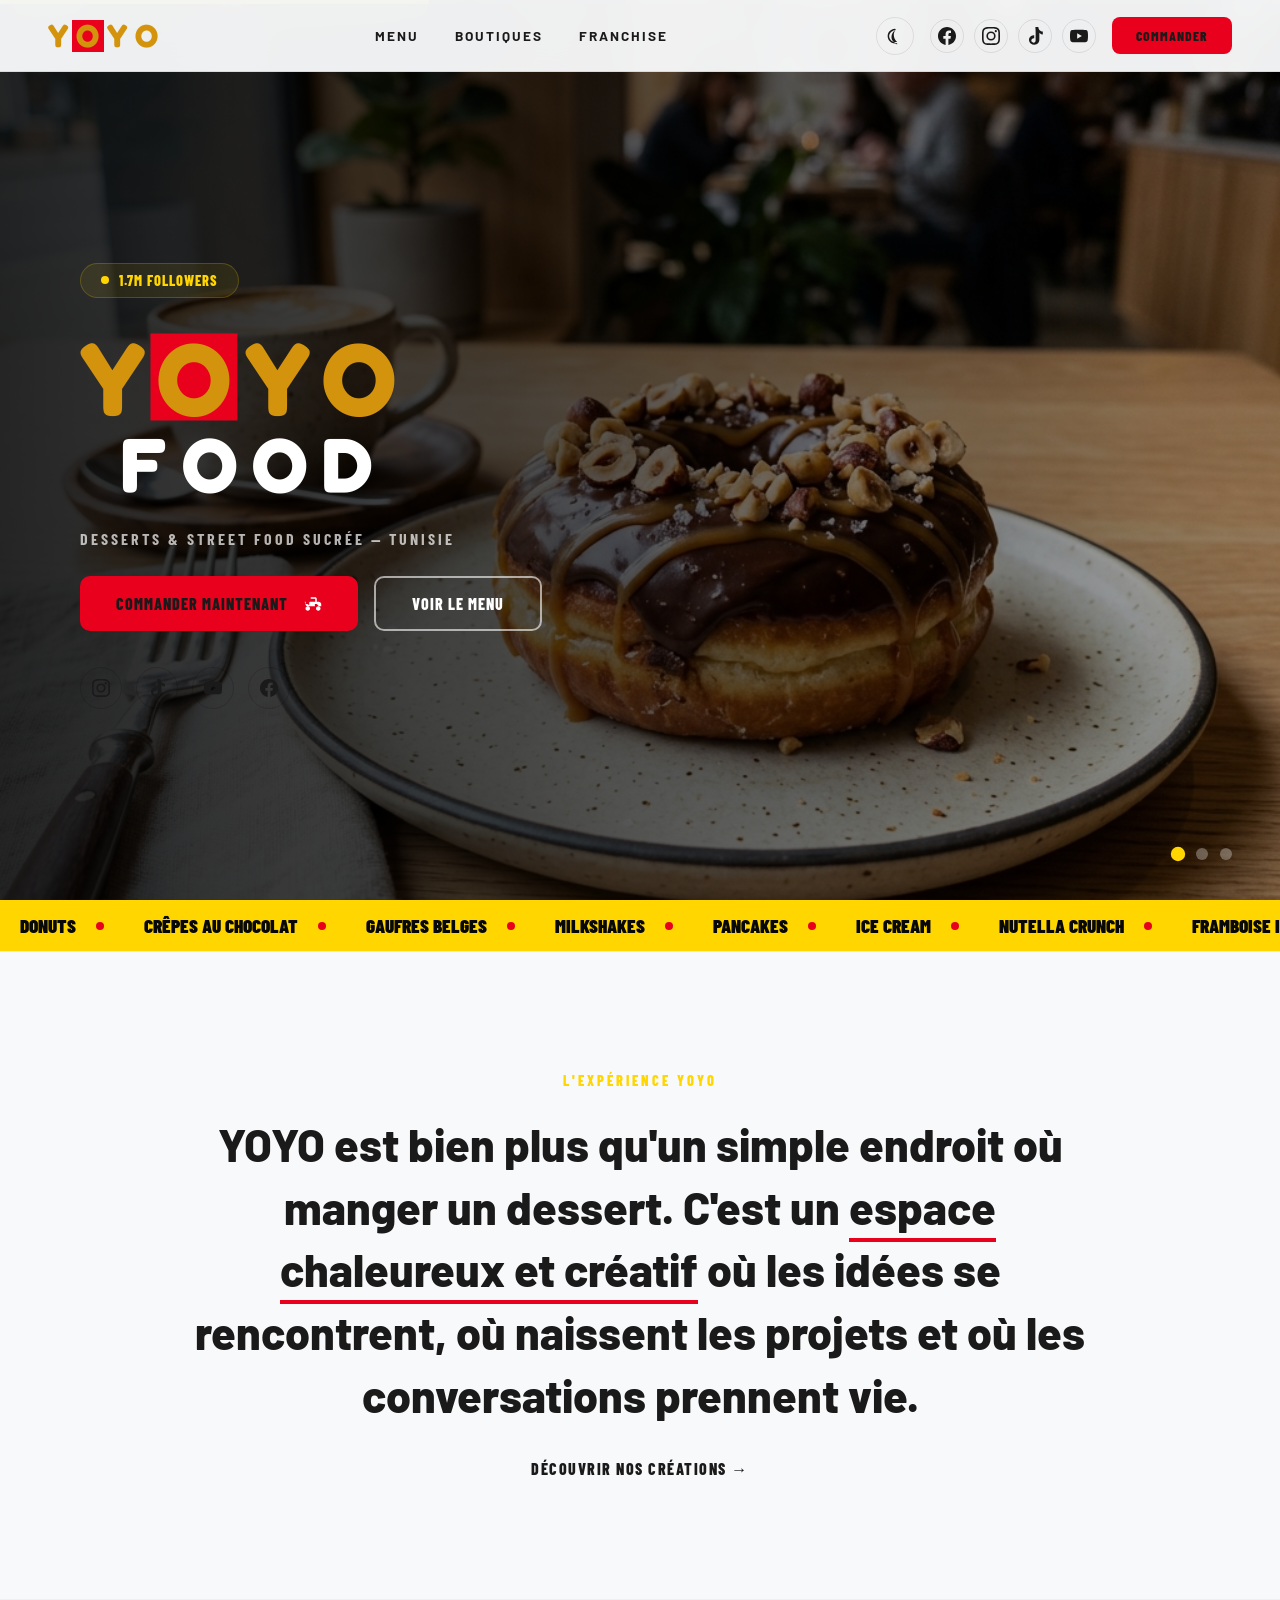
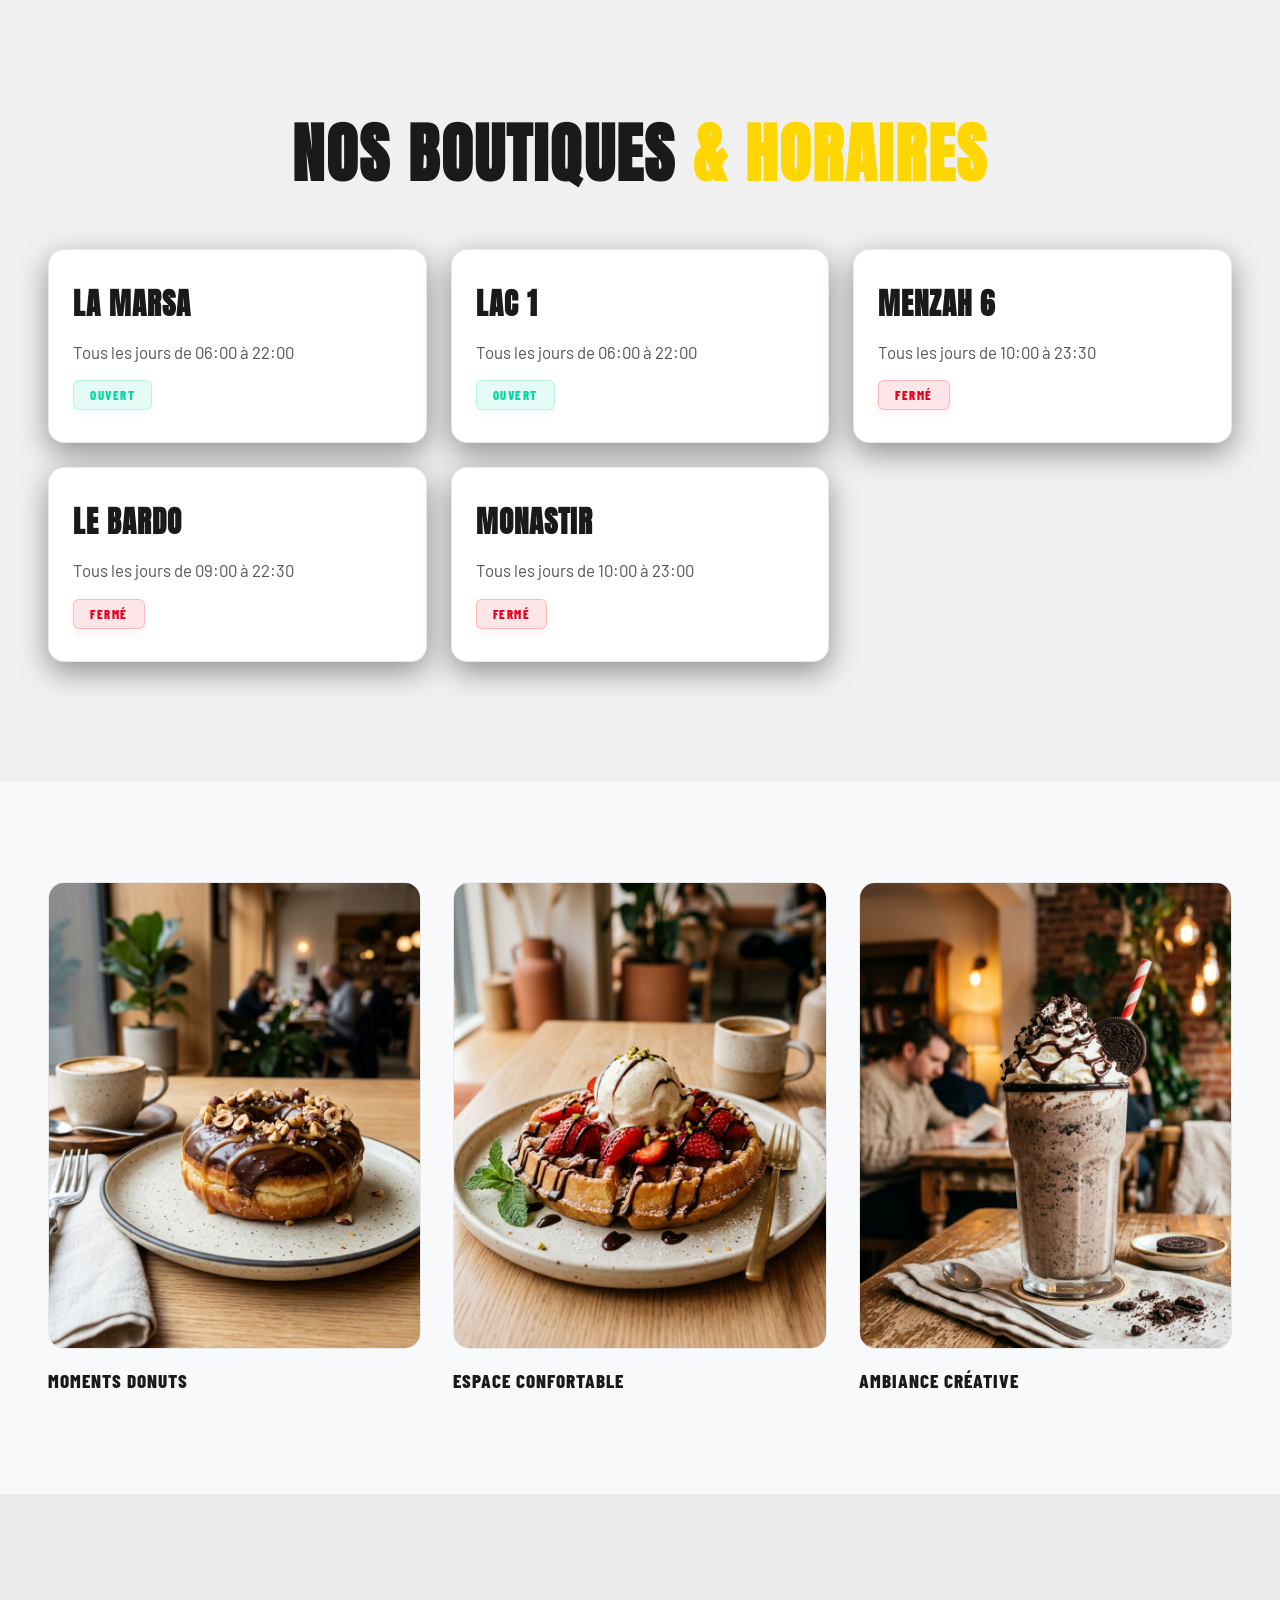
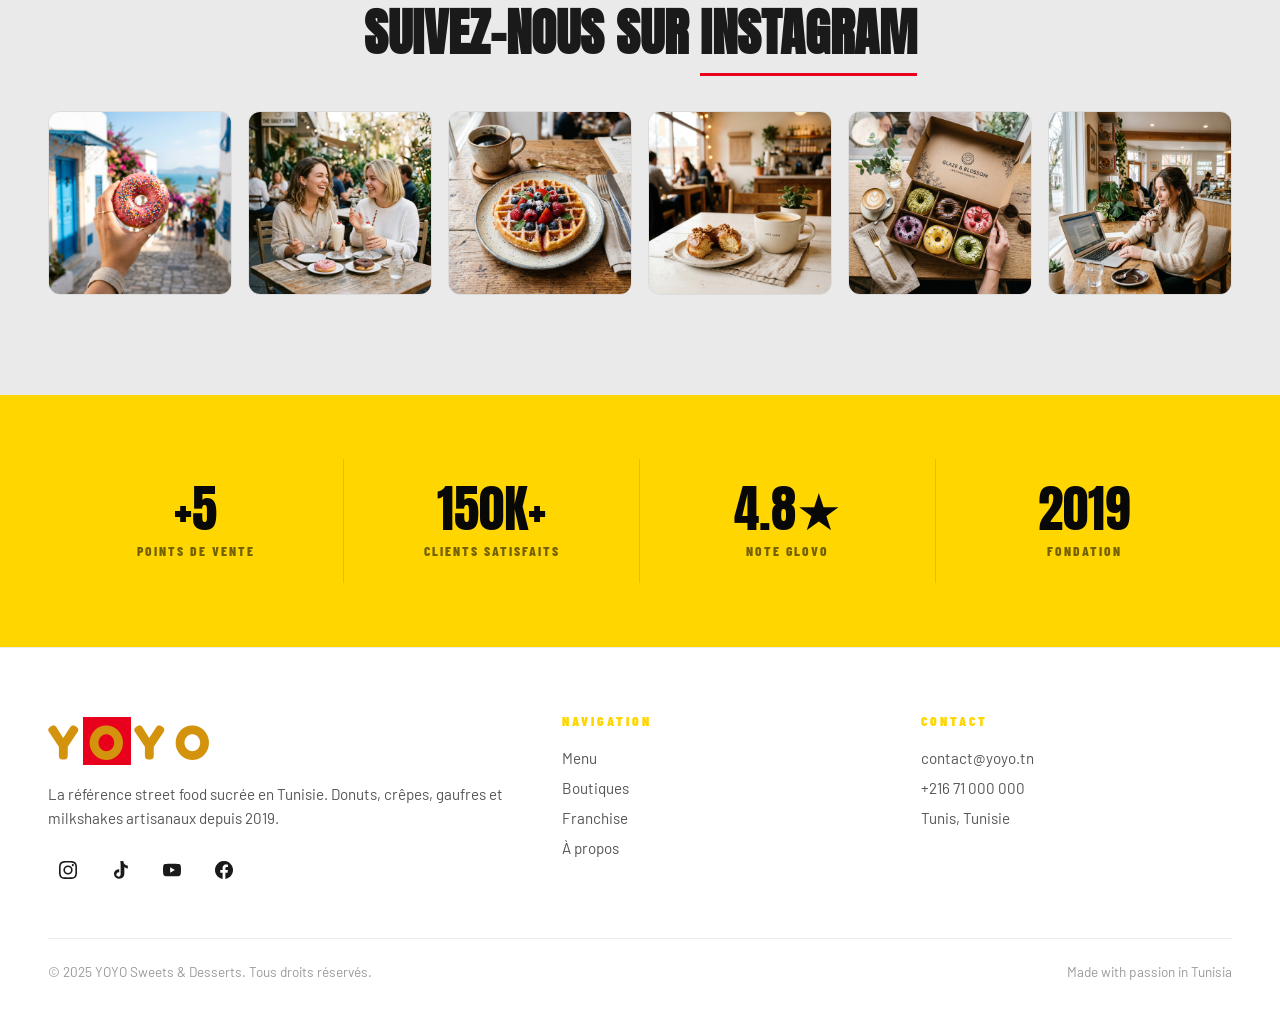
==== index.html @ 0f691cfc "Add files via upload" ====
<!DOCTYPE html>
<html lang="fr">
<head>
  <meta charset="UTF-8" />
  <meta name="viewport" content="width=device-width, initial-scale=1.0" />
  <title>YOYO — Sweets & Desserts | Donuts, Crêpes, Gaufres en Tunisie</title>
  <meta name="description" content="YOYO, la chaîne tunisienne de desserts et street food sucrée. Donuts, crêpes au chocolat, gaufres belges, milkshakes artisanaux. Découvrez nos points de vente et devenez franchisé." />

  <!-- Google Fonts -->
  <link rel="preconnect" href="https://fonts.googleapis.com" />
  <link rel="preconnect" href="https://fonts.gstatic.com" crossorigin />
  <link href="https://fonts.googleapis.com/css2?family=Anton&family=Barlow:wght@400;500;600;700;800;900&family=Barlow+Condensed:wght@700;800;900&family=Fredoka:wght@700&display=swap" rel="stylesheet" />

  <!-- CSS -->
  <link rel="stylesheet" href="css/style.css" />

  <!-- Theme Init Script (Anti-flash) -->
  <script>
    (function() {
      var storedTheme = localStorage.getItem('theme');
      var systemTheme = window.matchMedia('(prefers-color-scheme: dark)').matches ? 'dark' : 'light';
      var theme = storedTheme || systemTheme;
      document.documentElement.setAttribute('data-theme', theme);
    })();
  </script>
</head>
<body>

  <!-- ============================
       NAVIGATION
       ============================ -->
  <nav class="nav" id="navbar">
    <a href="index.html" class="nav__logo">Y<span class="logo-o">O</span>YO</a>
    <div class="nav__links">
      <a href="menu.html" class="nav__link">Menu</a>
      <a href="boutiques.html" class="nav__link">Boutiques</a>
      <a href="franchise.html" class="nav__link">Franchise</a>
    </div>
    <div class="nav__right">
      <button class="theme-toggle" id="themeToggle" aria-label="Changer de thème">
        <svg class="theme-toggle__sun" viewBox="0 0 24 24"><path d="M12 7c-2.76 0-5 2.24-5 5s2.24 5 5 5 5-2.24 5-5-2.24-5-5-5zM2 13h2c.55 0 1-.45 1-1s-.45-1-1-1H2c-.55 0-1 .45-1 1s.45 1 1 1zm18 0h2c.55 0 1-.45 1-1s-.45-1-1-1h-2c-.55 0-1 .45-1 1s.45 1 1 1zM11 2v2c0 .55.45 1 1 1s1-.45 1-1V2c0-.55-.45-1-1-1s-1 .45-1 1zm0 18v2c0 .55.45 1 1 1s1-.45 1-1v-2c0-.55-.45-1-1-1s-1 .45-1 1zM5.99 4.58c-.39-.39-1.03-.39-1.41 0s-.39 1.03 0 1.41l1.06 1.06c.39.39 1.03.39 1.41 0s.39-1.03 0-1.41L5.99 4.58zm12.37 12.37c-.39-.39-1.03-.39-1.41 0s-.39 1.03 0 1.41l1.06 1.06c.39.39 1.03.39 1.41 0s.39-1.03 0-1.41l-1.06-1.06zm1.06-10.96c.39-.39.39-1.03 0-1.41s-1.03-.39-1.41 0l-1.06 1.06c-.39.39-.39 1.03 0 1.41s1.03.39 1.41 0l1.06-1.06zM7.05 18.01c.39-.39.39-1.03 0-1.41s-1.03-.39-1.41 0l-1.06 1.06c-.39.39-.39 1.03 0 1.41s1.03.39 1.41 0l1.06-1.06z"/></svg>
        <svg class="theme-toggle__moon" viewBox="0 0 24 24"><path d="M12.3 22h-.1c-5.5 0-10-4.5-10-10C2.2 6.8 6.5 2.5 11.9 2.2c.5 0 .9.3 1 .8s-.1.9-.6 1.2c-3.1 2-5 5.4-5 9 0 4.1 2.9 7.6 7 8.3.5.1.8.5.8 1v.1c-.2.3-.5.4-.8.4zm-.9-17.8C7 5.1 4.2 9 4.2 12c0 4.4 3.6 8 8 8 .9 0 1.8-.1 2.6-.4-2.8-2.1-4.4-5.4-4.4-9 0-2.3.7-4.5 2-6.2v-.2z"/></svg>
      </button>
      <div class="nav__socials">
        <a href="#" class="nav__social-icon" aria-label="Facebook">
          <svg class="svg-icon" viewBox="0 0 24 24"><path d="M24 12.073c0-6.627-5.373-12-12-12s-12 5.373-12 12c0 5.99 4.388 10.954 10.125 11.854v-8.385H7.078v-3.47h3.047V9.43c0-3.007 1.792-4.669 4.533-4.669 1.312 0 2.686.235 2.686.235v2.953H15.83c-1.491 0-1.956.925-1.956 1.874v2.25h3.328l-.532 3.47h-2.796v8.385C19.612 23.027 24 18.062 24 12.073z"/></svg>
        </a>
        <a href="#" class="nav__social-icon" aria-label="Instagram">
          <svg class="svg-icon" viewBox="0 0 24 24"><path d="M12 2.163c3.204 0 3.584.012 4.85.07 3.252.148 4.771 1.691 4.919 4.919.058 1.265.069 1.645.069 4.849 0 3.205-.012 3.584-.069 4.849-.149 3.225-1.664 4.771-4.919 4.919-1.266.058-1.644.07-4.85.07-3.204 0-3.584-.012-4.849-.07-3.26-.149-4.771-1.699-4.919-4.92-.058-1.265-.07-1.644-.07-4.849 0-3.204.013-3.583.07-4.849.149-3.227 1.664-4.771 4.919-4.919 1.266-.057 1.645-.069 4.849-.069zM12 0C8.741 0 8.333.014 7.053.072 2.695.272.273 2.69.073 7.051.014 8.333 0 8.741 0 12c0 3.259.014 3.668.072 4.948.2 4.358 2.618 6.78 6.98 6.98 1.281.058 1.689.072 4.948.072 3.259 0 3.668-.014 4.948-.072 4.354-.2 6.782-2.618 6.979-6.98.059-1.28.073-1.689.073-4.948 0-3.259-.014-3.667-.072-4.947-.196-4.354-2.617-6.78-6.979-6.98C15.668.014 15.259 0 12 0zm0 5.838a6.162 6.162 0 1 0 0 12.324 6.162 6.162 0 0 0 0-12.324zM12 16a4 4 0 1 1 0-8 4 4 0 0 1 0 8zm6.406-11.845a1.44 1.44 0 1 0 0 2.881 1.44 1.44 0 0 0 0-2.881z"/></svg>
        </a>
        <a href="#" class="nav__social-icon" aria-label="TikTok">
          <svg class="svg-icon" viewBox="0 0 24 24"><path d="M12.525.02c1.31-.02 2.61-.01 3.91-.02.08 1.53.63 3.09 1.75 4.17 1.12 1.11 2.7 1.62 4.24 1.79v4.03c-1.44-.17-2.86-.74-3.94-1.74-.22-.2-.43-.43-.64-.67-.07 3.26-.03 6.52-.05 9.78-.12 2.45-1.37 4.79-3.64 5.74-2.54 1.11-5.71.74-7.85-.98-2.15-1.72-2.93-4.83-1.84-7.39 1-2.42 3.62-4.04 6.26-3.86.08.01.16.02.24.04v4.08c-1.22-.17-2.52.28-3.28 1.25-.8 1.02-.79 2.58.02 3.59.85 1.04 2.39 1.4 3.57.86.99-.45 1.56-1.51 1.56-2.59.02-4.08.01-8.16.01-12.24-.01-.08-.02-.16-.02-.24z"/></svg>
        </a>
        <a href="#" class="nav__social-icon" aria-label="YouTube">
          <svg class="svg-icon" viewBox="0 0 24 24"><path d="M23.498 6.163a3.003 3.003 0 0 0-2.11-2.107C19.522 3.511 12 3.511 12 3.511s-7.522 0-9.388.545a3.003 3.003 0 0 0-2.11 2.107C0 8.029 0 12 0 12s0 3.971.502 5.837a3.003 3.003 0 0 0 2.11 2.107C4.478 20.489 12 20.489 12 20.489s7.522 0 9.388-.545a3.003 3.003 0 0 0 2.11-2.107C24 15.971 24 12 24 12s0-3.971-.502-5.837zM9.545 15.568V8.432L15.818 12l-6.273 3.568z"/></svg>
        </a>
      </div>
      <button class="nav__cta" id="nav-cta-commander">Commander</button>
    </div>
    <div class="nav__hamburger" id="hamburger" aria-label="Ouvrir le menu">
      <span></span>
      <span></span>
      <span></span>
    </div>
  </nav>

  <!-- Mobile Menu -->
  <div class="nav__mobile-menu" id="mobileMenu">
    <a href="menu.html" class="mobile-link">Menu</a>
    <a href="boutiques.html" class="mobile-link">Boutiques</a>
    <a href="franchise.html" class="mobile-link">Franchise</a>
    <a href="#" class="mobile-link" style="color: var(--red);">Commander</a>
    <div style="padding: 20px; display: flex; justify-content: center;">
      <button class="theme-toggle" id="themeToggleMobile" aria-label="Changer de thème" style="border-color: rgba(255,255,255,0.25); color: #fff;">
        <svg class="theme-toggle__sun" viewBox="0 0 24 24"><path d="M12 7c-2.76 0-5 2.24-5 5s2.24 5 5 5 5-2.24 5-5-2.24-5-5-5zM2 13h2c.55 0 1-.45 1-1s-.45-1-1-1H2c-.55 0-1 .45-1 1s.45 1 1 1zm18 0h2c.55 0 1-.45 1-1s-.45-1-1-1h-2c-.55 0-1 .45-1 1s.45 1 1 1zM11 2v2c0 .55.45 1 1 1s1-.45 1-1V2c0-.55-.45-1-1-1s-1 .45-1 1zm0 18v2c0 .55.45 1 1 1s1-.45 1-1v-2c0-.55-.45-1-1-1s-1 .45-1 1zM5.99 4.58c-.39-.39-1.03-.39-1.41 0s-.39 1.03 0 1.41l1.06 1.06c.39.39 1.03.39 1.41 0s.39-1.03 0-1.41L5.99 4.58zm12.37 12.37c-.39-.39-1.03-.39-1.41 0s-.39 1.03 0 1.41l1.06 1.06c.39.39 1.03.39 1.41 0s.39-1.03 0-1.41l-1.06-1.06zm1.06-10.96c.39-.39.39-1.03 0-1.41s-1.03-.39-1.41 0l-1.06 1.06c-.39.39-.39 1.03 0 1.41s1.03.39 1.41 0l1.06-1.06zM7.05 18.01c.39-.39.39-1.03 0-1.41s-1.03-.39-1.41 0l-1.06 1.06c-.39.39-.39 1.03 0 1.41s1.03.39 1.41 0l1.06-1.06z"/></svg>
        <svg class="theme-toggle__moon" viewBox="0 0 24 24"><path d="M12.3 22h-.1c-5.5 0-10-4.5-10-10C2.2 6.8 6.5 2.5 11.9 2.2c.5 0 .9.3 1 .8s-.1.9-.6 1.2c-3.1 2-5 5.4-5 9 0 4.1 2.9 7.6 7 8.3.5.1.8.5.8 1v.1c-.2.3-.5.4-.8.4zm-.9-17.8C7 5.1 4.2 9 4.2 12c0 4.4 3.6 8 8 8 .9 0 1.8-.1 2.6-.4-2.8-2.1-4.4-5.4-4.4-9 0-2.3.7-4.5 2-6.2v-.2z"/></svg>
      </button>
    </div>
  </div>

  <!-- ============================
       SECTION 1 — HERO
       ============================ -->
  <section class="hero" id="hero">
    <!-- Slider Background -->
    <div class="hero__slider">
      <div class="hero__slide active" style="background-image: url('images/hero_donut.png');"></div>
      <div class="hero__slide" style="background-image: url('images/hours_store.png');"></div>
      <div class="hero__slide" style="background-image: url('images/lifestyle_waffle.png');"></div>
      <div class="hero__overlay"></div>
    </div>
    <!-- Top Progress Bar -->
    <div class="hero__progress-container">
      <div class="hero__progress-bar" id="heroProgressBar"></div>
    </div>
    <!-- Centered Content Wrapper -->
    <div class="hero__content">
      <div class="hero__badge">
        <span class="hero__badge-dot"></span>
        <span class="hero__badge-text" id="follower-counter">1.7M Followers</span>
      </div>
      <h1 class="hero__title">
        <span class="hero__title-line1">Y<span class="logo-o">O</span>YO</span>
        <span class="hero__title-line2">FOOD</span>
      </h1>
      <p class="hero__subtitle">Desserts & Street Food Sucrée — Tunisie</p>
      <div class="hero__buttons">
        <button class="btn-primary" id="hero-cta-commander">
          Commander maintenant
          <svg class="svg-icon" viewBox="0 0 24 24" width="20" height="20" style="margin-left: 8px; fill: white;"><path d="M19 15c-1.66 0-3 1.34-3 3s1.34 3 3 3 3-1.34 3-3-1.34-3-3-3zm-14 0c-1.66 0-3 1.34-3 3s1.34 3 3 3 3-1.34 3-3-1.34-3-3-3zm14.5-6H17V5c0-1.1-.9-2-2-2H9v2h6v4H8.5c-.83 0-1.5.67-1.5 1.5v2.5H5.82c-.42-.6-1.1-.98-1.87-.98-.44 0-.84.13-1.19.35L2.01 9.1c-.2-.26-.57-.31-.83-.11-.26.2-.31.57-.11.83l1.19 1.53c-.16.32-.26.68-.26 1.07 0 1.38 1.12 2.5 2.5 2.5h10v-3h2.5L20 15h3v-2.5c0-1.93-1.57-3.5-3.5-3.5z"/></svg>
        </button>
        <a href="menu.html" class="btn-outline">Voir le menu</a>
      </div>
      <div class="hero__socials">
        <a href="#" class="hero__social-link" aria-label="Instagram">
          <svg class="svg-icon" viewBox="0 0 24 24"><path d="M12 2.163c3.204 0 3.584.012 4.85.07 3.252.148 4.771 1.691 4.919 4.919.058 1.265.069 1.645.069 4.849 0 3.205-.012 3.584-.069 4.849-.149 3.225-1.664 4.771-4.919 4.919-1.266.058-1.644.07-4.85.07-3.204 0-3.584-.012-4.849-.07-3.26-.149-4.771-1.699-4.919-4.92-.058-1.265-.07-1.644-.07-4.849 0-3.204.013-3.583.07-4.849.149-3.227 1.664-4.771 4.919-4.919 1.266-.057 1.645-.069 4.849-.069zM12 0C8.741 0 8.333.014 7.053.072 2.695.272.273 2.69.073 7.051.014 8.333 0 8.741 0 12c0 3.259.014 3.668.072 4.948.2 4.358 2.618 6.78 6.98 6.98 1.281.058 1.689.072 4.948.072 3.259 0 3.668-.014 4.948-.072 4.354-.2 6.782-2.618 6.979-6.98.059-1.28.073-1.689.073-4.948 0-3.259-.014-3.667-.072-4.947-.196-4.354-2.617-6.78-6.979-6.98C15.668.014 15.259 0 12 0zm0 5.838a6.162 6.162 0 1 0 0 12.324 6.162 6.162 0 0 0 0-12.324zM12 16a4 4 0 1 1 0-8 4 4 0 0 1 0 8zm6.406-11.845a1.44 1.44 0 1 0 0 2.881 1.44 1.44 0 0 0 0-2.881z"/></svg>
        </a>
        <a href="#" class="hero__social-link" aria-label="TikTok">
          <svg class="svg-icon" viewBox="0 0 24 24"><path d="M12.525.02c1.31-.02 2.61-.01 3.91-.02.08 1.53.63 3.09 1.75 4.17 1.12 1.11 2.7 1.62 4.24 1.79v4.03c-1.44-.17-2.86-.74-3.94-1.74-.22-.2-.43-.43-.64-.67-.07 3.26-.03 6.52-.05 9.78-.12 2.45-1.37 4.79-3.64 5.74-2.54 1.11-5.71.74-7.85-.98-2.15-1.72-2.93-4.83-1.84-7.39 1-2.42 3.62-4.04 6.26-3.86.08.01.16.02.24.04v4.08c-1.22-.17-2.52.28-3.28 1.25-.8 1.02-.79 2.58.02 3.59.85 1.04 2.39 1.4 3.57.86.99-.45 1.56-1.51 1.56-2.59.02-4.08.01-8.16.01-12.24-.01-.08-.02-.16-.02-.24z"/></svg>
        </a>
        <a href="#" class="hero__social-link" aria-label="YouTube">
          <svg class="svg-icon" viewBox="0 0 24 24"><path d="M23.498 6.163a3.003 3.003 0 0 0-2.11-2.107C19.522 3.511 12 3.511 12 3.511s-7.522 0-9.388.545a3.003 3.003 0 0 0-2.11 2.107C0 8.029 0 12 0 12s0 3.971.502 5.837a3.003 3.003 0 0 0 2.11 2.107C4.478 20.489 12 20.489 12 20.489s7.522 0 9.388-.545a3.003 3.003 0 0 0 2.11-2.107C24 15.971 24 12 24 12s0-3.971-.502-5.837zM9.545 15.568V8.432L15.818 12l-6.273 3.568z"/></svg>
        </a>
        <a href="#" class="hero__social-link" aria-label="Facebook">
          <svg class="svg-icon" viewBox="0 0 24 24"><path d="M24 12.073c0-6.627-5.373-12-12-12s-12 5.373-12 12c0 5.99 4.388 10.954 10.125 11.854v-8.385H7.078v-3.47h3.047V9.43c0-3.007 1.792-4.669 4.533-4.669 1.312 0 2.686.235 2.686.235v2.953H15.83c-1.491 0-1.956.925-1.956 1.874v2.25h3.328l-.532 3.47h-2.796v8.385C19.612 23.027 24 18.062 24 12.073z"/></svg>
        </a>
      </div>
    </div>
    <!-- Slider dots controls -->
    <div class="hero__dots">
      <span class="hero__dot active" data-slide="0"></span>
      <span class="hero__dot" data-slide="1"></span>
      <span class="hero__dot" data-slide="2"></span>
    </div>
  </section>

  <!-- ============================
       SECTION 2 — TICKER
       ============================ -->
  <div class="ticker" aria-hidden="true">
    <div class="ticker__track" id="tickerTrack">
      <!-- Le contenu est dupliqué en JS pour un défilement infini -->
    </div>
  </div>

  <!-- ============================
       SECTION — MANIFESTO
       ============================ -->
  <section class="manifesto">
    <div class="manifesto__container">
      <p class="manifesto__tagline reveal-left">L'expérience YOYO</p>
      <h2 class="manifesto__title reveal-right">
        YOYO est bien plus qu'un simple endroit où manger un dessert.
        C'est un <span>espace chaleureux et créatif</span> où les idées se rencontrent,
        où naissent les projets et où les conversations prennent vie.
      </h2>
      <a href="menu.html" class="manifesto__link reveal-zoom">Découvrir nos créations →</a>
    </div>
  </section>

  <!-- ============================
       SECTION — OPENING HOURS
       ============================ -->
  <section class="yoyo-hours">
    <div class="yoyo-hours__title-wrapper reveal">
      <h2 class="yoyo-hours__title">Nos Boutiques <span>& Horaires</span></h2>
    </div>
    <div class="yoyo-hours__grid reveal-stagger">
      <!-- Card 1: La Marsa -->
      <div class="yoyo-hours__card reveal">
        <h3 class="yoyo-hours__name">La Marsa</h3>
        <p class="yoyo-hours__time">Tous les jours de 06:00 à 22:00</p>
        <span class="yoyo-hours__status-badge yoyo-hours__status-badge--open" data-open="06:00" data-close="22:00">Ouvert</span>
      </div>

      <!-- Card 2: Lac 1 -->
      <div class="yoyo-hours__card reveal">
        <h3 class="yoyo-hours__name">Lac 1</h3>
        <p class="yoyo-hours__time">Tous les jours de 06:00 à 22:00</p>
        <span class="yoyo-hours__status-badge yoyo-hours__status-badge--open" data-open="06:00" data-close="22:00">Ouvert</span>
      </div>

      <!-- Card 3: Menzah 6 -->
      <div class="yoyo-hours__card reveal">
        <h3 class="yoyo-hours__name">Menzah 6</h3>
        <p class="yoyo-hours__time">Tous les jours de 10:00 à 23:30</p>
        <span class="yoyo-hours__status-badge yoyo-hours__status-badge--open" data-open="10:00" data-close="23:30">Ouvert</span>
      </div>

      <!-- Card 4: Le Bardo -->
      <div class="yoyo-hours__card reveal">
        <h3 class="yoyo-hours__name">Le Bardo</h3>
        <p class="yoyo-hours__time">Tous les jours de 09:00 à 22:30</p>
        <span class="yoyo-hours__status-badge yoyo-hours__status-badge--open" data-open="09:00" data-close="22:30">Ouvert</span>
      </div>

      <!-- Card 5: Monastir -->
      <div class="yoyo-hours__card reveal">
        <h3 class="yoyo-hours__name">Monastir</h3>
        <p class="yoyo-hours__time">Tous les jours de 10:00 à 23:00</p>
        <span class="yoyo-hours__status-badge yoyo-hours__status-badge--open" data-open="10:00" data-close="23:00">Ouvert</span>
      </div>
    </div>
  </section>

  <!-- ============================
       SECTION — LIFESTYLE MOMENTS
       ============================ -->
  <section class="moments-section">
    <div class="moments-section__grid reveal-stagger">
      <div class="moment-card reveal">
        <div class="moment-card__image-wrapper">
          <img src="images/hero_donut.png" alt="Moments donuts" class="moment-card__image" />
        </div>
        <h3 class="moment-card__title">Moments donuts</h3>
      </div>
      <div class="moment-card reveal">
        <div class="moment-card__image-wrapper">
          <img src="images/lifestyle_waffle.png" alt="Espace confortable" class="moment-card__image" />
        </div>
        <h3 class="moment-card__title">Espace confortable</h3>
      </div>
      <div class="moment-card reveal">
        <div class="moment-card__image-wrapper">
          <img src="images/lifestyle_shake.png" alt="Ambiance créative" class="moment-card__image" />
        </div>
        <h3 class="moment-card__title">Ambiance créative</h3>
      </div>
    </div>
  </section>

  <!-- ============================
       SECTION — INSTAGRAM FEED
       ============================ -->
  <section class="instagram-section">
    <div class="instagram-section__container reveal">
      <h2 class="instagram-section__title">
        Suivez-nous sur <a href="#" target="_blank">Instagram</a>
      </h2>
      <div class="instagram-section__grid reveal-stagger">
        <div class="instagram-card reveal">
          <img src="images/insta_1.png" alt="YOYO Instagram 1" class="instagram-card__image" />
          <div class="instagram-card__overlay">
            <svg class="instagram-card__icon" viewBox="0 0 24 24"><path d="M12 2.163c3.204 0 3.584.012 4.85.07 3.252.148 4.771 1.691 4.919 4.919.058 1.265.069 1.645.069 4.849 0 3.205-.012 3.584-.069 4.849-.149 3.225-1.664 4.771-4.919 4.919-1.266.058-1.644.07-4.85.07-3.204 0-3.584-.012-4.849-.07-3.26-.149-4.771-1.699-4.919-4.92-.058-1.265-.07-1.644-.07-4.849 0-3.204.013-3.583.07-4.849.149-3.227 1.664-4.771 4.919-4.919 1.266-.057 1.645-.069 4.849-.069zM12 0C8.741 0 8.333.014 7.053.072 2.695.272.273 2.69.073 7.051.014 8.333 0 8.741 0 12c0 3.259.014 3.668.072 4.948.2 4.358 2.618 6.78 6.98 6.98 1.281.058 1.689.072 4.948.072 3.259 0 3.668-.014 4.948-.072 4.354-.2 6.782-2.618 6.979-6.98.059-1.28.073-1.689.073-4.948 0-3.259-.014-3.667-.072-4.947-.196-4.354-2.617-6.78-6.979-6.98C15.668.014 15.259 0 12 0zm0 5.838a6.162 6.162 0 1 0 0 12.324 6.162 6.162 0 0 0 0-12.324zM12 16a4 4 0 1 1 0-8 4 4 0 0 1 0 8zm6.406-11.845a1.44 1.44 0 1 0 0 2.881 1.44 1.44 0 0 0 0-2.881z"/></svg>
          </div>
        </div>
        <div class="instagram-card reveal">
          <img src="images/insta_2.png" alt="YOYO Instagram 2" class="instagram-card__image" />
          <div class="instagram-card__overlay">
            <svg class="instagram-card__icon" viewBox="0 0 24 24"><path d="M12 2.163c3.204 0 3.584.012 4.85.07 3.252.148 4.771 1.691 4.919 4.919.058 1.265.069 1.645.069 4.849 0 3.205-.012 3.584-.069 4.849-.149 3.225-1.664 4.771-4.919 4.919-1.266.058-1.644.07-4.85.07-3.204 0-3.584-.012-4.849-.07-3.26-.149-4.771-1.699-4.919-4.92-.058-1.265-.07-1.644-.07-4.849 0-3.204.013-3.583.07-4.849.149-3.227 1.664-4.771 4.919-4.919 1.266-.057 1.645-.069 4.849-.069zM12 0C8.741 0 8.333.014 7.053.072 2.695.272.273 2.69.073 7.051.014 8.333 0 8.741 0 12c0 3.259.014 3.668.072 4.948.2 4.358 2.618 6.78 6.98 6.98 1.281.058 1.689.072 4.948.072 3.259 0 3.668-.014 4.948-.072 4.354-.2 6.782-2.618 6.979-6.98.059-1.28.073-1.689.073-4.948 0-3.259-.014-3.667-.072-4.947-.196-4.354-2.617-6.78-6.979-6.98C15.668.014 15.259 0 12 0zm0 5.838a6.162 6.162 0 1 0 0 12.324 6.162 6.162 0 0 0 0-12.324zM12 16a4 4 0 1 1 0-8 4 4 0 0 1 0 8zm6.406-11.845a1.44 1.44 0 1 0 0 2.881 1.44 1.44 0 0 0 0-2.881z"/></svg>
          </div>
        </div>
        <div class="instagram-card reveal">
          <img src="images/insta_3.png" alt="YOYO Instagram 3" class="instagram-card__image" />
          <div class="instagram-card__overlay">
            <svg class="instagram-card__icon" viewBox="0 0 24 24"><path d="M12 2.163c3.204 0 3.584.012 4.85.07 3.252.148 4.771 1.691 4.919 4.919.058 1.265.069 1.645.069 4.849 0 3.205-.012 3.584-.069 4.849-.149 3.225-1.664 4.771-4.919 4.919-1.266.058-1.644.07-4.85.07-3.204 0-3.584-.012-4.849-.07-3.26-.149-4.771-1.699-4.919-4.92-.058-1.265-.07-1.644-.07-4.849 0-3.204.013-3.583.07-4.849.149-3.227 1.664-4.771 4.919-4.919 1.266-.057 1.645-.069 4.849-.069zM12 0C8.741 0 8.333.014 7.053.072 2.695.272.273 2.69.073 7.051.014 8.333 0 8.741 0 12c0 3.259.014 3.668.072 4.948.2 4.358 2.618 6.78 6.98 6.98 1.281.058 1.689.072 4.948.072 3.259 0 3.668-.014 4.948-.072 4.354-.2 6.782-2.618 6.979-6.98.059-1.28.073-1.689.073-4.948 0-3.259-.014-3.667-.072-4.947-.196-4.354-2.617-6.78-6.979-6.98C15.668.014 15.259 0 12 0zm0 5.838a6.162 6.162 0 1 0 0 12.324 6.162 6.162 0 0 0 0-12.324zM12 16a4 4 0 1 1 0-8 4 4 0 0 1 0 8zm6.406-11.845a1.44 1.44 0 1 0 0 2.881 1.44 1.44 0 0 0 0-2.881z"/></svg>
          </div>
        </div>
        <div class="instagram-card reveal">
          <img src="images/insta_4.png" alt="YOYO Instagram 4" class="instagram-card__image" />
          <div class="instagram-card__overlay">
            <svg class="instagram-card__icon" viewBox="0 0 24 24"><path d="M12 2.163c3.204 0 3.584.012 4.85.07 3.252.148 4.771 1.691 4.919 4.919.058 1.265.069 1.645.069 4.849 0 3.205-.012 3.584-.069 4.849-.149 3.225-1.664 4.771-4.919 4.919-1.266.058-1.644.07-4.85.07-3.204 0-3.584-.012-4.849-.07-3.26-.149-4.771-1.699-4.919-4.92-.058-1.265-.07-1.644-.07-4.849 0-3.204.013-3.583.07-4.849.149-3.227 1.664-4.771 4.919-4.919 1.266-.057 1.645-.069 4.849-.069zM12 0C8.741 0 8.333.014 7.053.072 2.695.272.273 2.69.073 7.051.014 8.333 0 8.741 0 12c0 3.259.014 3.668.072 4.948.2 4.358 2.618 6.78 6.98 6.98 1.281.058 1.689.072 4.948.072 3.259 0 3.668-.014 4.948-.072 4.354-.2 6.782-2.618 6.979-6.98.059-1.28.073-1.689.073-4.948 0-3.259-.014-3.667-.072-4.947-.196-4.354-2.617-6.78-6.979-6.98C15.668.014 15.259 0 12 0zm0 5.838a6.162 6.162 0 1 0 0 12.324 6.162 6.162 0 0 0 0-12.324zM12 16a4 4 0 1 1 0-8 4 4 0 0 1 0 8zm6.406-11.845a1.44 1.44 0 1 0 0 2.881 1.44 1.44 0 0 0 0-2.881z"/></svg>
          </div>
        </div>
        <div class="instagram-card reveal">
          <img src="images/insta_5.png" alt="YOYO Instagram 5" class="instagram-card__image" />
          <div class="instagram-card__overlay">
            <svg class="instagram-card__icon" viewBox="0 0 24 24"><path d="M12 2.163c3.204 0 3.584.012 4.85.07 3.252.148 4.771 1.691 4.919 4.919.058 1.265.069 1.645.069 4.849 0 3.205-.012 3.584-.069 4.849-.149 3.225-1.664 4.771-4.919 4.919-1.266.058-1.644.07-4.85.07-3.204 0-3.584-.012-4.849-.07-3.26-.149-4.771-1.699-4.919-4.92-.058-1.265-.07-1.644-.07-4.849 0-3.204.013-3.583.07-4.849.149-3.227 1.664-4.771 4.919-4.919 1.266-.057 1.645-.069 4.849-.069zM12 0C8.741 0 8.333.014 7.053.072 2.695.272.273 2.69.073 7.051.014 8.333 0 8.741 0 12c0 3.259.014 3.668.072 4.948.2 4.358 2.618 6.78 6.98 6.98 1.281.058 1.689.072 4.948.072 3.259 0 3.668-.014 4.948-.072 4.354-.2 6.782-2.618 6.979-6.98.059-1.28.073-1.689.073-4.948 0-3.259-.014-3.667-.072-4.947-.196-4.354-2.617-6.78-6.979-6.98C15.668.014 15.259 0 12 0zm0 5.838a6.162 6.162 0 1 0 0 12.324 6.162 6.162 0 0 0 0-12.324zM12 16a4 4 0 1 1 0-8 4 4 0 0 1 0 8zm6.406-11.845a1.44 1.44 0 1 0 0 2.881 1.44 1.44 0 0 0 0-2.881z"/></svg>
          </div>
        </div>
        <div class="instagram-card reveal">
          <img src="images/insta_6.png" alt="YOYO Instagram 6" class="instagram-card__image" />
          <div class="instagram-card__overlay">
            <svg class="instagram-card__icon" viewBox="0 0 24 24"><path d="M12 2.163c3.204 0 3.584.012 4.85.07 3.252.148 4.771 1.691 4.919 4.919.058 1.265.069 1.645.069 4.849 0 3.205-.012 3.584-.069 4.849-.149 3.225-1.664 4.771-4.919 4.919-1.266.058-1.644.07-4.85.07-3.204 0-3.584-.012-4.849-.07-3.26-.149-4.771-1.699-4.919-4.92-.058-1.265-.07-1.644-.07-4.849 0-3.204.013-3.583.07-4.849.149-3.227 1.664-4.771 4.919-4.919 1.266-.057 1.645-.069 4.849-.069zM12 0C8.741 0 8.333.014 7.053.072 2.695.272.273 2.69.073 7.051.014 8.333 0 8.741 0 12c0 3.259.014 3.668.072 4.948.2 4.358 2.618 6.78 6.98 6.98 1.281.058 1.689.072 4.948.072 3.259 0 3.668-.014 4.948-.072 4.354-.2 6.782-2.618 6.979-6.98.059-1.28.073-1.689.073-4.948 0-3.259-.014-3.667-.072-4.947-.196-4.354-2.617-6.78-6.979-6.98C15.668.014 15.259 0 12 0zm0 5.838a6.162 6.162 0 1 0 0 12.324 6.162 6.162 0 0 0 0-12.324zM12 16a4 4 0 1 1 0-8 4 4 0 0 1 0 8zm6.406-11.845a1.44 1.44 0 1 0 0 2.881 1.44 1.44 0 0 0 0-2.881z"/></svg>
          </div>
        </div>
      </div>
    </div>
  </section>

  <!-- ============================
       SECTION 5 — STATS
       ============================ -->
  <section class="stats">
    <div class="stats__grid reveal-stagger">
      <div class="stats__item reveal">
        <div class="stats__number">+5</div>
        <div class="stats__label">Points de vente</div>
      </div>
      <div class="stats__item reveal">
        <div class="stats__number">150K+</div>
        <div class="stats__label">Clients satisfaits</div>
      </div>
      <div class="stats__item reveal">
        <div class="stats__number">4.8★</div>
        <div class="stats__label">Note Glovo</div>
      </div>
      <div class="stats__item reveal">
        <div class="stats__number">2019</div>
        <div class="stats__label">Fondation</div>
      </div>
    </div>
  </section>

  <!-- ============================
       FOOTER
       ============================ -->
  <footer class="footer">
    <div class="footer__grid">
      <div>
        <div class="footer__logo">Y<span class="logo-o">O</span>YO</div>
        <p class="footer__tagline">
          La référence street food sucrée en Tunisie. Donuts, crêpes, 
          gaufres et milkshakes artisanaux depuis 2019.
        </p>
        <div class="footer__socials">
          <a href="#" class="footer__social" aria-label="Instagram">
            <svg class="svg-icon" viewBox="0 0 24 24"><path d="M12 2.163c3.204 0 3.584.012 4.85.07 3.252.148 4.771 1.691 4.919 4.919.058 1.265.069 1.645.069 4.849 0 3.205-.012 3.584-.069 4.849-.149 3.225-1.664 4.771-4.919 4.919-1.266.058-1.644.07-4.85.07-3.204 0-3.584-.012-4.849-.07-3.26-.149-4.771-1.699-4.919-4.92-.058-1.265-.07-1.644-.07-4.849 0-3.204.013-3.583.07-4.849.149-3.227 1.664-4.771 4.919-4.919 1.266-.057 1.645-.069 4.849-.069zM12 0C8.741 0 8.333.014 7.053.072 2.695.272.273 2.69.073 7.051.014 8.333 0 8.741 0 12c0 3.259.014 3.668.072 4.948.2 4.358 2.618 6.78 6.98 6.98 1.281.058 1.689.072 4.948.072 3.259 0 3.668-.014 4.948-.072 4.354-.2 6.782-2.618 6.979-6.98.059-1.28.073-1.689.073-4.948 0-3.259-.014-3.667-.072-4.947-.196-4.354-2.617-6.78-6.979-6.98C15.668.014 15.259 0 12 0zm0 5.838a6.162 6.162 0 1 0 0 12.324 6.162 6.162 0 0 0 0-12.324zM12 16a4 4 0 1 1 0-8 4 4 0 0 1 0 8zm6.406-11.845a1.44 1.44 0 1 0 0 2.881 1.44 1.44 0 0 0 0-2.881z"/></svg>
          </a>
          <a href="#" class="footer__social" aria-label="TikTok">
            <svg class="svg-icon" viewBox="0 0 24 24"><path d="M12.525.02c1.31-.02 2.61-.01 3.91-.02.08 1.53.63 3.09 1.75 4.17 1.12 1.11 2.7 1.62 4.24 1.79v4.03c-1.44-.17-2.86-.74-3.94-1.74-.22-.2-.43-.43-.64-.67-.07 3.26-.03 6.52-.05 9.78-.12 2.45-1.37 4.79-3.64 5.74-2.54 1.11-5.71.74-7.85-.98-2.15-1.72-2.93-4.83-1.84-7.39 1-2.42 3.62-4.04 6.26-3.86.08.01.16.02.24.04v4.08c-1.22-.17-2.52.28-3.28 1.25-.8 1.02-.79 2.58.02 3.59.85 1.04 2.39 1.4 3.57.86.99-.45 1.56-1.51 1.56-2.59.02-4.08.01-8.16.01-12.24-.01-.08-.02-.16-.02-.24z"/></svg>
          </a>
          <a href="#" class="footer__social" aria-label="YouTube">
            <svg class="svg-icon" viewBox="0 0 24 24"><path d="M23.498 6.163a3.003 3.003 0 0 0-2.11-2.107C19.522 3.511 12 3.511 12 3.511s-7.522 0-9.388.545a3.003 3.003 0 0 0-2.11 2.107C0 8.029 0 12 0 12s0 3.971.502 5.837a3.003 3.003 0 0 0 2.11 2.107C4.478 20.489 12 20.489 12 20.489s7.522 0 9.388-.545a3.003 3.003 0 0 0 2.11-2.107C24 15.971 24 12 24 12s0-3.971-.502-5.837zM9.545 15.568V8.432L15.818 12l-6.273 3.568z"/></svg>
          </a>
          <a href="#" class="footer__social" aria-label="Facebook">
            <svg class="svg-icon" viewBox="0 0 24 24"><path d="M24 12.073c0-6.627-5.373-12-12-12s-12 5.373-12 12c0 5.99 4.388 10.954 10.125 11.854v-8.385H7.078v-3.47h3.047V9.43c0-3.007 1.792-4.669 4.533-4.669 1.312 0 2.686.235 2.686.235v2.953H15.83c-1.491 0-1.956.925-1.956 1.874v2.25h3.328l-.532 3.47h-2.796v8.385C19.612 23.027 24 18.062 24 12.073z"/></svg>
          </a>
        </div>
      </div>
      <div>
        <h4 class="footer__heading">Navigation</h4>
        <a href="menu.html" class="footer__link">Menu</a>
        <a href="boutiques.html" class="footer__link">Boutiques</a>
        <a href="franchise.html" class="footer__link">Franchise</a>
        <a href="#" class="footer__link">À propos</a>
      </div>
      <div>
        <h4 class="footer__heading">Contact</h4>
        <a href="mailto:contact@yoyo.tn" class="footer__link">contact@yoyo.tn</a>
        <a href="tel:+21671000000" class="footer__link">+216 71 000 000</a>
        <span class="footer__link">Tunis, Tunisie</span>
      </div>
    </div>
    <div class="footer__bottom">
      <span class="footer__copyright">© 2025 YOYO Sweets & Desserts. Tous droits réservés.</span>
      <span class="footer__made">Made with passion in Tunisia</span>
    </div>
  </footer>

  <!-- JS -->
  <script src="js/main.js"></script>

</body>
</html>
---- css/style.css ----
/* ========================================
   RESET & BASE
   ======================================== */
*, *::before, *::after {
  margin: 0;
  padding: 0;
  box-sizing: border-box;
}

html {
  scroll-behavior: smooth;
  font-size: 16px;
}

body {
  font-family: 'Barlow', sans-serif;
  background: var(--black-deep);
  color: var(--white);
  overflow-x: hidden;
  -webkit-font-smoothing: antialiased;
  -moz-osx-font-smoothing: grayscale;
  transition: background 0.3s ease, color 0.3s ease;
}

a {
  text-decoration: none;
  color: inherit;
}

ul, ol {
  list-style: none;
}

img, video {
  max-width: 100%;
  display: block;
}

button, input, select, textarea {
  font-family: inherit;
  font-size: inherit;
  border: none;
  outline: none;
  background: none;
  color: inherit;
}

/* ========================================
   CSS VARIABLES
   ======================================== */
:root {
  --yellow: #FFD600;
  --red: #E8001D;
  --green: #06D6A0;
  
  /* Adaptive theme variables */
  --black-deep: #080808;
  --black-card: #111111;
  --white: #FFFFFF;
  --gray: #888888;
  --border-subtle: rgba(255, 255, 255, 0.07);
  --nav-bg: rgba(8, 8, 8, 0.92);
  --shadow-subtle: rgba(0, 0, 0, 0.5);
  
  --font-display: 'Anton', sans-serif;
  --font-body: 'Barlow', sans-serif;
  --font-condensed: 'Barlow Condensed', sans-serif;
  --nav-height: 72px;
  --transition-smooth: cubic-bezier(0.25, 0.46, 0.45, 0.94);
  --transition-elastic: cubic-bezier(0.34, 1.56, 0.64, 1);
}

[data-theme="light"] {
  --black-deep: #F8F9FA;
  --black-card: #FFFFFF;
  --white: #1A1A1A;
  --gray: #555555;
  --border-subtle: rgba(0, 0, 0, 0.09);
  --nav-bg: rgba(248, 249, 250, 0.96);
  --shadow-subtle: rgba(0, 0, 0, 0.05);
}

/* ---- LIGHT MODE SECTION OVERRIDES ---- */
[data-theme="light"] .yoyo-hours {
  background: #F0F0F0;
}

[data-theme="light"] .instagram-section {
  background: #EAEAEA;
}

[data-theme="light"] .nav__mobile-menu {
  background: rgba(248, 249, 250, 0.98);
}

[data-theme="light"] .nav__mobile-menu a {
  color: #1A1A1A;
}

[data-theme="light"] .store-card__hours {
  color: #666;
}

[data-theme="light"] .footer__copyright,
[data-theme="light"] .footer__made {
  color: rgba(0, 0, 0, 0.4);
}

[data-theme="light"] .footer {
  border-top: 1px solid rgba(0, 0, 0, 0.08);
}

[data-theme="light"] .footer__bottom {
  border-top: 1px solid rgba(0, 0, 0, 0.08);
}

[data-theme="light"] .form-group label {
  color: rgba(0, 0, 0, 0.55);
}

[data-theme="light"] .form-group input,
[data-theme="light"] .form-group select,
[data-theme="light"] .form-group textarea {
  border: 1px solid rgba(0, 0, 0, 0.15);
  color: #1A1A1A;
  background: #FFFFFF;
}

[data-theme="light"] .form-group select option {
  background: #FFFFFF;
  color: #1A1A1A;
}

[data-theme="light"] .franchise__privacy {
  color: rgba(0, 0, 0, 0.4);
}

[data-theme="light"] .menu__tab {
  border: 1px solid rgba(0, 0, 0, 0.15);
  color: #1A1A1A;
}

[data-theme="light"] .menu__tab:hover {
  border-color: var(--yellow);
  color: #080808;
}


/* btn-outline light mode: keep white since it is on dark hero bg */
[data-theme="light"] .btn-outline {
  color: #FFFFFF;
  border: 2px solid rgba(255, 255, 255, 0.6);
}

[data-theme="light"] .btn-outline:hover {
  border-color: var(--yellow);
  color: var(--yellow);
}

[data-theme="light"] .stores__list::-webkit-scrollbar-thumb {
  background: rgba(0, 0, 0, 0.15);
}

[data-theme="light"] .manifesto {
  border-top: 1px solid rgba(0, 0, 0, 0.06);
}

[data-theme="light"] .moment-card__image-wrapper {
  border: 1px solid rgba(0, 0, 0, 0.07);
}

[data-theme="light"] .instagram-card {
  border: 1px solid rgba(0, 0, 0, 0.06);
}

[data-theme="light"] .hero__social-link {
  border: 1px solid rgba(0, 0, 0, 0.15);
  color: #1A1A1A;
}

[data-theme="light"] .leaflet-popup-content-wrapper {
  background: #FFFFFF !important;
  color: #1A1A1A !important;
  border: 1px solid rgba(0, 0, 0, 0.1) !important;
}

[data-theme="light"] .leaflet-popup-tip {
  background: #FFFFFF !important;
}

[data-theme="light"] .ticker {
  background: var(--yellow);
}

/* ========================================
   SCROLL REVEAL
   ======================================== */
.reveal {
  opacity: 0;
  transform: translateY(40px);
  transition: opacity 0.8s var(--transition-smooth), transform 0.8s var(--transition-smooth);
}

.reveal.revealed {
  opacity: 1;
  transform: translateY(0);
}

/* ========================================
   NAVIGATION FIXE
   ======================================== */
.nav {
  position: fixed;
  top: 0;
  left: 0;
  width: 100%;
  height: var(--nav-height);
  background: var(--nav-bg);
  backdrop-filter: blur(16px);
  -webkit-backdrop-filter: blur(16px);
  display: flex;
  align-items: center;
  justify-content: space-between;
  padding: 0 48px;
  z-index: 1000;
  border-bottom: 1px solid var(--border-subtle);
  transition: border-bottom-color 0.3s ease, background 0.3s ease;
}

.nav.scrolled {
  border-bottom-color: var(--border-subtle);
}

.nav__logo {
  font-family: 'Fredoka', sans-serif;
  font-size: 2rem;
  font-weight: 700;
  color: #D4930D;
  letter-spacing: 8px;
  text-transform: uppercase;
}

/* Logo — Red square behind first O */
.logo-o {
  position: relative;
  display: inline-block;
  z-index: 0;
  line-height: 1;
  letter-spacing: 0;
}

.nav__logo .logo-o {
  margin-right: 8px;
}

.footer__logo .logo-o {
  margin-right: 10px;
}

.logo-o::before {
  content: '';
  position: absolute;
  top: 50%;
  left: 50%;
  transform: translate(-50%, -50%);
  width: 1em;
  height: 1em;
  background: var(--red);
  border-radius: 0;
  z-index: -1;
}

.nav__links {
  display: flex;
  gap: 36px;
  align-items: center;
}

.nav__link {
  font-family: var(--font-body);
  font-weight: 700;
  font-size: 0.85rem;
  text-transform: uppercase;
  letter-spacing: 2px;
  color: var(--white);
  transition: color 0.3s ease;
  position: relative;
}

.nav__link::after {
  content: '';
  position: absolute;
  bottom: -4px;
  left: 0;
  width: 0;
  height: 2px;
  background: var(--yellow);
  transition: width 0.3s var(--transition-smooth);
}

.nav__link:hover {
  color: var(--yellow);
}

.nav__link:hover::after {
  width: 100%;
}

.nav__link.active {
  color: var(--yellow);
}

.nav__link.active::after {
  width: 100%;
}

.nav__right {
  display: flex;
  align-items: center;
  gap: 16px;
}

.nav__socials {
  display: flex;
  gap: 10px;
}

.nav__social-icon {
  width: 34px;
  height: 34px;
  border-radius: 50%;
  border: 1px solid var(--border-subtle);
  color: var(--white);
  display: flex;
  align-items: center;
  justify-content: center;
  font-size: 0.85rem;
  transition: all 0.3s ease;
}

.nav__social-icon:hover {
  border-color: var(--yellow);
  background: rgba(255, 214, 0, 0.1);
}

.nav__cta {
  background: var(--red);
  color: var(--white);
  font-family: var(--font-condensed);
  font-weight: 800;
  font-size: 0.85rem;
  text-transform: uppercase;
  letter-spacing: 1px;
  padding: 10px 24px;
  border-radius: 8px;
  cursor: pointer;
  transition: all 0.3s ease;
}

.nav__cta:hover {
  background: #ff1a33;
  transform: translateY(-1px);
  box-shadow: 0 4px 20px rgba(232, 0, 29, 0.4);
}

/* Hamburger */
.nav__hamburger {
  display: none;
  flex-direction: column;
  gap: 5px;
  cursor: pointer;
  z-index: 1001;
  padding: 4px;
}

.nav__hamburger span {
  width: 26px;
  height: 2.5px;
  background: var(--white);
  border-radius: 2px;
  transition: all 0.3s ease;
}

.nav__hamburger.active span:nth-child(1) {
  transform: rotate(45deg) translate(5px, 5px);
}

.nav__hamburger.active span:nth-child(2) {
  opacity: 0;
}

.nav__hamburger.active span:nth-child(3) {
  transform: rotate(-45deg) translate(5px, -5px);
}

/* Mobile Menu Overlay */
.nav__mobile-menu {
  display: none;
  position: fixed;
  top: 0;
  left: 0;
  width: 100%;
  height: 100vh;
  background: var(--nav-bg);
  backdrop-filter: blur(20px);
  flex-direction: column;
  align-items: center;
  justify-content: center;
  gap: 32px;
  z-index: 999;
  opacity: 0;
  transition: opacity 0.4s ease;
}

.nav__mobile-menu.open {
  display: flex;
  opacity: 1;
}

.nav__mobile-menu a {
  font-family: var(--font-display);
  font-size: 2.5rem;
  color: var(--white);
  text-transform: uppercase;
  transition: color 0.3s ease;
}

.nav__mobile-menu a:hover {
  color: var(--yellow);
}

/* ========================================
   SECTION 1 — HERO
   ======================================== */
.hero {
  min-height: 100vh;
  display: flex;
  align-items: center;
  justify-content: flex-start;
  padding: calc(var(--nav-height) + 60px) 80px 60px;
  position: relative;
  overflow: hidden;
}

.hero__content {
  display: flex;
  flex-direction: column;
  gap: 28px;
  z-index: 10;
  position: relative;
  max-width: 650px;
}

.hero__badge {
  display: inline-flex;
  align-items: center;
  gap: 10px;
  background: rgba(255, 214, 0, 0.08);
  border: 1px solid rgba(255, 214, 0, 0.2);
  border-radius: 100px;
  padding: 8px 20px;
  width: fit-content;
}

.hero__badge-dot {
  width: 8px;
  height: 8px;
  border-radius: 50%;
  background: var(--yellow);
  animation: pulse-dot 2s infinite;
}

@keyframes pulse-dot {
  0%, 100% { opacity: 1; box-shadow: 0 0 0 0 rgba(255, 214, 0, 0.6); }
  50% { opacity: 0.7; box-shadow: 0 0 0 8px rgba(255, 214, 0, 0); }
}

.hero__badge-text {
  font-family: var(--font-condensed);
  font-weight: 800;
  font-size: 0.9rem;
  color: var(--yellow);
  text-transform: uppercase;
  letter-spacing: 1px;
}

.hero__title {
  font-family: 'Fredoka', sans-serif;
  font-weight: 700;
  color: #D4930D;
  text-transform: uppercase;
  line-height: 0.95;
  letter-spacing: 12px;
}

.hero__title-line1 {
  font-size: clamp(4rem, 8vw, 8rem);
  display: block;
}

.hero__title-line2 {
  font-size: clamp(4rem, 6vw, 10rem);
  display: block;
  color: #FFFFFF;
  letter-spacing: 15px;
  margin-top: 0px;
  margin-left: 40px;
}

.hero__title .logo-o {
  margin-right: 14px;
}

.hero__title .logo-o::before {
  width: 0.85em;
  height: 0.85em;
}

.hero__subtitle {
  font-family: var(--font-condensed);
  font-weight: 700;
  font-size: 1rem;
  text-transform: uppercase;
  letter-spacing: 3px;
  color: rgba(255, 255, 255, 0.7);
}

.hero__buttons {
  display: flex;
  gap: 16px;
  flex-wrap: wrap;
}

.btn-primary {
  background: var(--red);
  color: var(--white);
  font-family: var(--font-condensed);
  font-weight: 800;
  font-size: 1rem;
  text-transform: uppercase;
  letter-spacing: 1px;
  padding: 16px 36px;
  border-radius: 10px;
  cursor: pointer;
  transition: all 0.3s ease;
  display: inline-flex;
  align-items: center;
  gap: 8px;
}

.btn-primary:hover {
  background: #ff1a33;
  transform: translateY(-2px);
  box-shadow: 0 6px 30px rgba(232, 0, 29, 0.4);
}

.btn-outline {
  background: transparent;
  color: #FFFFFF;
  font-family: var(--font-condensed);
  font-weight: 800;
  font-size: 1rem;
  text-transform: uppercase;
  letter-spacing: 1px;
  padding: 16px 36px;
  border-radius: 10px;
  border: 2px solid rgba(255, 255, 255, 0.6);
  cursor: pointer;
  transition: all 0.3s ease;
}

.btn-outline:hover {
  border-color: var(--yellow);
  color: var(--yellow);
  transform: translateY(-2px);
}

.hero__socials {
  display: flex;
  gap: 14px;
  margin-top: 8px;
}

.hero__social-link {
  width: 42px;
  height: 42px;
  border-radius: 50%;
  border: 1px solid var(--border-subtle);
  display: flex;
  align-items: center;
  justify-content: center;
  font-size: 1.1rem;
  transition: all 0.3s ease;
}

.hero__social-link:hover {
  border-color: var(--yellow);
  background: rgba(255, 214, 0, 0.1);
  transform: translateY(-2px);
}

/* Hero Slider Backgrounds */
.hero__slider {
  position: absolute;
  inset: 0;
  z-index: 1;
}

.hero__slide {
  position: absolute;
  inset: 0;
  background-size: cover;
  background-position: center;
  opacity: 0;
  transition: opacity 1.2s ease-in-out;
}

.hero__slide.active {
  opacity: 1;
}

/* Dark overlay on background slides to ensure text legibility */
.hero__overlay {
  position: absolute;
  inset: 0;
  background: linear-gradient(90deg, rgba(0,0,0,0.85) 0%, rgba(0,0,0,0.7) 40%, rgba(0,0,0,0.3) 100%);
  z-index: 2;
}

/* Progress bar at the top of the hero section */
.hero__progress-container {
  position: absolute;
  top: 0;
  left: 0;
  width: 100%;
  height: 4px;
  background: rgba(255, 255, 255, 0.1);
  z-index: 100;
}

.hero__progress-bar {
  height: 100%;
  width: 0%;
  background: var(--yellow);
}

/* Slider dot controls */
.hero__dots {
  position: absolute;
  bottom: 40px;
  right: 48px;
  display: flex;
  gap: 12px;
  z-index: 10;
}

.hero__dot {
  width: 12px;
  height: 12px;
  border-radius: 50%;
  background: rgba(255, 255, 255, 0.3);
  cursor: pointer;
  transition: background 0.3s ease, transform 0.3s ease;
}

.hero__dot:hover {
  background: rgba(255, 255, 255, 0.6);
  transform: scale(1.1);
}

.hero__dot.active {
  background: var(--yellow);
  transform: scale(1.2);
}

/* ========================================
   SECTION 2 — TICKER
   ======================================== */
.ticker {
  background: var(--yellow);
  padding: 14px 0;
  overflow: hidden;
  position: relative;
}

.ticker__track {
  display: flex;
  width: max-content;
  animation: ticker-scroll 25s linear infinite;
}

.ticker__item {
  font-family: var(--font-condensed);
  font-weight: 900;
  font-size: 1.2rem;
  text-transform: uppercase;
  color: #080808;
  white-space: nowrap;
  display: flex;
  align-items: center;
  gap: 20px;
  padding: 0 20px;
}

.ticker__dot {
  width: 8px;
  height: 8px;
  border-radius: 50%;
  background: var(--red);
  flex-shrink: 0;
}

@keyframes ticker-scroll {
  0% { transform: translateX(0); }
  100% { transform: translateX(-50%); }
}

/* ========================================
   SECTION 3 — MENU
   ======================================== */
.menu {
  padding: 100px 48px;
  background: var(--black-deep);
}

.section-header {
  text-align: center;
  margin-bottom: 48px;
}

.section-label {
  font-family: var(--font-condensed);
  font-weight: 800;
  font-size: 0.85rem;
  text-transform: uppercase;
  letter-spacing: 4px;
  color: var(--yellow);
  margin-bottom: 12px;
}

.section-title {
  font-family: var(--font-display);
  font-size: clamp(2.5rem, 5vw, 4rem);
  text-transform: uppercase;
  color: var(--white);
}

/* Tabs */
.menu__tabs {
  display: flex;
  justify-content: center;
  gap: 12px;
  margin-bottom: 48px;
  flex-wrap: wrap;
}

.menu__tab {
  font-family: var(--font-condensed);
  font-weight: 800;
  font-size: 0.9rem;
  text-transform: uppercase;
  letter-spacing: 1px;
  padding: 10px 28px;
  border-radius: 100px;
  border: 1px solid var(--border-subtle);
  background: transparent;
  color: var(--white);
  cursor: pointer;
  transition: all 0.3s ease;
}

.menu__tab:hover {
  border-color: var(--yellow);
  color: var(--yellow);
}

.menu__tab.active {
  background: var(--yellow);
  color: #080808;
  border-color: var(--yellow);
}

/* Product Grid */
.menu__grid {
  display: grid;
  grid-template-columns: repeat(auto-fill, minmax(300px, 1fr));
  gap: 40px 24px;
}

/* Product Card */
.product-card {
  background: var(--black-card);
  border: 1px solid var(--border-subtle);
  border-radius: 16px;
  padding: 52px 24px 24px;
  position: relative;
  transition: all 0.4s var(--transition-smooth);
  cursor: pointer;
  overflow: hidden;
}

.product-card:hover {
  border-color: var(--yellow);
  transform: translateY(-4px);
  box-shadow: 0 12px 40px rgba(255, 214, 0, 0.08);
}

.product-card__emoji {
  position: absolute;
  top: -36px;
  left: 50%;
  transform: translateX(-50%);
  font-size: 4.5rem;
  transition: all 0.4s var(--transition-elastic);
  filter: drop-shadow(0 8px 20px rgba(0, 0, 0, 0.5));
  z-index: 2;
}

.product-card:hover .product-card__emoji {
  transform: translateX(-50%) translateY(-8px) scale(1.1);
}

.product-card__badge {
  position: absolute;
  top: 16px;
  left: 16px;
  font-family: var(--font-condensed);
  font-weight: 800;
  font-size: 0.7rem;
  text-transform: uppercase;
  letter-spacing: 1px;
  padding: 4px 12px;
  border-radius: 6px;
  z-index: 1;
}

.product-card__badge--red {
  background: var(--red);
  color: var(--white);
}

.product-card__badge--yellow {
  background: var(--yellow);
  color: #080808;
}

.product-card__price {
  position: absolute;
  top: 16px;
  right: 16px;
  font-family: var(--font-display);
  font-size: 1.4rem;
  color: var(--yellow);
}

.product-card__name {
  font-family: var(--font-condensed);
  font-weight: 900;
  font-size: 1.2rem;
  text-transform: uppercase;
  color: var(--white);
  margin-top: 12px;
  margin-bottom: 8px;
}

.product-card__desc {
  font-family: var(--font-body);
  font-weight: 500;
  font-size: 0.9rem;
  color: var(--gray);
  line-height: 1.5;
  margin-bottom: 20px;
}

.product-card__btn {
  width: 100%;
  background: var(--red);
  color: var(--white);
  font-family: var(--font-condensed);
  font-weight: 800;
  font-size: 0.9rem;
  text-transform: uppercase;
  letter-spacing: 1px;
  padding: 14px;
  border-radius: 10px;
  cursor: pointer;
  transition: all 0.3s ease;
  display: flex;
  align-items: center;
  justify-content: center;
  gap: 8px;
}

.product-card__btn:hover {
  background: #ff1a33;
  box-shadow: 0 4px 20px rgba(232, 0, 29, 0.35);
}

.product-card.hidden {
  display: none;
}

/* ========================================
   SECTION 4 — STORE LOCATOR
   ======================================== */
.stores {
  padding: 100px 48px;
  background: var(--black-card);
}

.stores__layout {
  display: grid;
  grid-template-columns: 70% 30%;
  gap: 24px;
  margin-top: 48px;
  min-height: 520px;
}

.stores__map-container {
  border-radius: 16px;
  overflow: hidden;
  position: relative;
  border: 1px solid var(--border-subtle);
}

#map {
  width: 100%;
  height: 100%;
  min-height: 520px;
}

.stores__locate-btn {
  position: absolute;
  bottom: 20px;
  left: 20px;
  z-index: 600;
  background: var(--yellow);
  color: #080808;
  font-family: var(--font-condensed);
  font-weight: 800;
  font-size: 0.85rem;
  text-transform: uppercase;
  letter-spacing: 1px;
  padding: 12px 22px;
  border-radius: 10px;
  cursor: pointer;
  transition: all 0.3s ease;
  box-shadow: 0 4px 20px rgba(0, 0, 0, 0.3);
}

.stores__locate-btn:hover {
  transform: translateY(-2px);
  box-shadow: 0 6px 30px rgba(255, 214, 0, 0.3);
}

.stores__list {
  display: flex;
  flex-direction: column;
  gap: 12px;
  overflow-y: auto;
  max-height: 520px;
  padding-right: 8px;
}

.stores__list::-webkit-scrollbar {
  width: 4px;
}

.stores__list::-webkit-scrollbar-track {
  background: transparent;
}

.stores__list::-webkit-scrollbar-thumb {
  background: rgba(255, 255, 255, 0.1);
  border-radius: 4px;
}

.store-card {
  background: var(--black-deep);
  border: 1px solid var(--border-subtle);
  border-radius: 12px;
  padding: 18px;
  cursor: pointer;
  transition: all 0.3s ease;
}

.store-card:hover {
  border-color: var(--yellow);
  transform: translateX(-2px);
}

.store-card__header {
  display: flex;
  align-items: center;
  justify-content: space-between;
  margin-bottom: 8px;
}

.store-card__name {
  font-family: var(--font-condensed);
  font-weight: 900;
  font-size: 1rem;
  text-transform: uppercase;
  color: var(--white);
}

.store-card__status {
  font-family: var(--font-condensed);
  font-weight: 700;
  font-size: 0.7rem;
  text-transform: uppercase;
  letter-spacing: 1px;
  padding: 3px 10px;
  border-radius: 100px;
}

.store-card__status--open {
  background: rgba(6, 214, 160, 0.15);
  color: var(--green);
}

.store-card__status--closed {
  background: rgba(232, 0, 29, 0.15);
  color: var(--red);
}

.store-card__address {
  font-size: 0.85rem;
  color: var(--gray);
  margin-bottom: 4px;
}

.store-card__hours {
  font-size: 0.8rem;
  color: var(--gray);
  margin-bottom: 12px;
}

.store-card__glovo {
  display: inline-flex;
  align-items: center;
  gap: 6px;
  background: var(--red);
  color: var(--white);
  font-family: var(--font-condensed);
  font-weight: 800;
  font-size: 0.75rem;
  text-transform: uppercase;
  letter-spacing: 1px;
  padding: 8px 16px;
  border-radius: 8px;
  transition: all 0.3s ease;
}

.store-card__glovo:hover {
  background: #ff1a33;
}

/* Leaflet custom */
.leaflet-popup-content-wrapper {
  background: #111 !important;
  color: #fff !important;
  border-radius: 12px !important;
  border: 1px solid rgba(255, 255, 255, 0.1) !important;
  box-shadow: 0 8px 32px rgba(0, 0, 0, 0.5) !important;
}

.leaflet-popup-tip {
  background: #111 !important;
}

.leaflet-popup-content {
  font-family: 'Barlow Condensed', sans-serif !important;
  font-size: 0.95rem !important;
  font-weight: 700 !important;
  text-transform: uppercase !important;
  letter-spacing: 1px !important;
}

/* ========================================
   SECTION 5 — STATS
   ======================================== */
.stats {
  background: var(--yellow);
  padding: 64px 48px;
}

.stats__grid {
  display: grid;
  grid-template-columns: repeat(4, 1fr);
  gap: 0;
}

.stats__item {
  text-align: center;
  padding: 24px 16px;
  border-right: 1px solid rgba(0, 0, 0, 0.1);
}

.stats__item:last-child {
  border-right: none;
}

.stats__number {
  font-family: var(--font-display);
  font-size: clamp(2.5rem, 4vw, 4.5rem);
  color: #080808;
  line-height: 1;
  margin-bottom: 8px;
}

.stats__label {
  font-family: var(--font-condensed);
  font-weight: 800;
  font-size: 0.85rem;
  text-transform: uppercase;
  letter-spacing: 2px;
  color: rgba(0, 0, 0, 0.55);
}

/* ========================================
   SECTION 6 — FRANCHISE
   ======================================== */
.franchise {
  padding: 100px 48px;
  background: var(--black-deep);
}

.franchise__layout {
  display: grid;
  grid-template-columns: 1fr 1fr;
  gap: 64px;
  align-items: start;
}

.franchise__title {
  font-family: var(--font-display);
  font-size: clamp(2rem, 4vw, 3.5rem);
  text-transform: uppercase;
  color: var(--white);
  margin-bottom: 16px;
}

.franchise__title span {
  color: var(--yellow);
}

.franchise__desc {
  font-size: 1.05rem;
  color: var(--gray);
  line-height: 1.7;
  margin-bottom: 40px;
}

.franchise__advantages {
  display: flex;
  flex-direction: column;
  gap: 24px;
}

.franchise__advantage {
  display: flex;
  gap: 20px;
  align-items: flex-start;
}

.franchise__advantage-num {
  font-family: var(--font-display);
  font-size: 2rem;
  color: var(--yellow);
  line-height: 1;
  flex-shrink: 0;
}

.franchise__advantage-text {
  font-family: var(--font-condensed);
  font-weight: 700;
  font-size: 1.1rem;
  color: var(--white);
  text-transform: uppercase;
  letter-spacing: 0.5px;
}

.franchise__advantage-desc {
  font-size: 0.85rem;
  color: var(--gray);
  margin-top: 4px;
  text-transform: none;
  letter-spacing: 0;
  font-family: var(--font-body);
  font-weight: 400;
}

/* Franchise Form */
.franchise__form-card {
  background: var(--black-card);
  border: 1px solid var(--border-subtle);
  border-radius: 20px;
  padding: 40px;
}

.franchise__form-title {
  font-family: var(--font-display);
  font-size: 1.6rem;
  text-transform: uppercase;
  color: var(--yellow);
  margin-bottom: 8px;
}

.franchise__form-subtitle {
  font-size: 0.9rem;
  color: var(--gray);
  margin-bottom: 28px;
}

.form-group {
  margin-bottom: 18px;
}

.form-group label {
  display: block;
  font-family: var(--font-condensed);
  font-weight: 700;
  font-size: 0.8rem;
  text-transform: uppercase;
  letter-spacing: 1.5px;
  color: var(--gray);
  margin-bottom: 6px;
}

.form-group input,
.form-group select,
.form-group textarea {
  width: 100%;
  background: var(--black-deep);
  border: 1px solid var(--border-subtle);
  border-radius: 10px;
  padding: 14px 16px;
  color: var(--white);
  font-size: 0.95rem;
  transition: border-color 0.3s ease;
}

.form-group input:focus,
.form-group select:focus,
.form-group textarea:focus {
  border-color: var(--yellow);
}

.form-group select {
  appearance: none;
  background-image: url("data:image/svg+xml,%3Csvg xmlns='http://www.w3.org/2000/svg' width='12' height='8' viewBox='0 0 12 8'%3E%3Cpath d='M1 1l5 5 5-5' stroke='%23888' stroke-width='1.5' fill='none'/%3E%3C/svg%3E");
  background-repeat: no-repeat;
  background-position: right 16px center;
  cursor: pointer;
}

.form-group select option {
  background: #111;
  color: #fff;
}

.form-group textarea {
  resize: vertical;
  min-height: 100px;
}

.form-row {
  display: grid;
  grid-template-columns: 1fr 1fr;
  gap: 16px;
}

.franchise__submit {
  width: 100%;
  background: var(--red);
  color: var(--white);
  font-family: var(--font-condensed);
  font-weight: 800;
  font-size: 1rem;
  text-transform: uppercase;
  letter-spacing: 1px;
  padding: 16px;
  border-radius: 10px;
  cursor: pointer;
  transition: all 0.3s ease;
  margin-top: 8px;
}

.franchise__submit:hover {
  background: #ff1a33;
  transform: translateY(-2px);
  box-shadow: 0 6px 30px rgba(232, 0, 29, 0.4);
}

.franchise__privacy {
  font-size: 0.75rem;
  color: var(--gray);
  margin-top: 14px;
  line-height: 1.5;
  text-align: center;
}

/* ========================================
   TOAST
   ======================================== */
.toast {
  position: fixed;
  bottom: 30px;
  right: 30px;
  background: var(--yellow);
  color: #080808;
  font-family: var(--font-condensed);
  font-weight: 800;
  font-size: 1rem;
  text-transform: uppercase;
  letter-spacing: 1px;
  padding: 18px 32px;
  border-radius: 12px;
  box-shadow: 0 8px 40px rgba(255, 214, 0, 0.3);
  z-index: 2000;
  transform: translateY(120px);
  opacity: 0;
  transition: transform 0.5s var(--transition-elastic), opacity 0.4s ease;
}

.toast.show {
  transform: translateY(0);
  opacity: 1;
}

/* ========================================
   FOOTER
   ======================================== */
.footer {
  background: var(--black-card);
  border-top: 1px solid var(--border-subtle);
  padding: 64px 48px 32px;
}

.footer__grid {
  display: grid;
  grid-template-columns: 1.5fr 1fr 1fr;
  gap: 48px;
  margin-bottom: 48px;
}

.footer__logo {
  font-family: 'Fredoka', sans-serif;
  font-size: 3rem;
  font-weight: 700;
  color: #D4930D;
  letter-spacing: 10px;
  text-transform: uppercase;
  margin-bottom: 12px;
}

.footer__tagline {
  font-size: 0.95rem;
  color: var(--gray);
  margin-bottom: 20px;
  line-height: 1.6;
}

.footer__socials {
  display: flex;
  gap: 12px;
}

.footer__social {
  width: 40px;
  height: 40px;
  border-radius: 50%;
  border: 1px solid rgba(255, 255, 255, 0.1);
  display: flex;
  align-items: center;
  justify-content: center;
  font-size: 1rem;
  transition: all 0.3s ease;
}

.footer__social:hover {
  border-color: var(--yellow);
  background: rgba(255, 214, 0, 0.1);
  transform: translateY(-2px);
}

.footer__heading {
  font-family: var(--font-condensed);
  font-weight: 900;
  font-size: 0.85rem;
  text-transform: uppercase;
  letter-spacing: 3px;
  color: var(--yellow);
  margin-bottom: 20px;
}

.footer__link {
  display: block;
  font-size: 0.95rem;
  color: var(--gray);
  margin-bottom: 12px;
  transition: color 0.3s ease;
}

.footer__link:hover {
  color: var(--white);
}

.footer__bottom {
  display: flex;
  justify-content: space-between;
  align-items: center;
  border-top: 1px solid var(--border-subtle);
  padding-top: 24px;
}

.footer__copyright {
  font-size: 0.85rem;
  color: var(--gray);
}

.footer__made {
  font-size: 0.85rem;
  color: var(--gray);
}

/* ========================================
   HERO IMAGE UPGRADE
   ======================================== */
.hero__image-container {
  position: relative;
  z-index: 2;
  width: 100%;
  max-width: 460px;
  aspect-ratio: 1;
  border-radius: 20px;
  overflow: hidden;
  box-shadow: 0 20px 50px rgba(0,0,0,0.7);
  border: 1px solid rgba(255,255,255,0.08);
  animation: float-hero 6s ease-in-out infinite;
}

.hero__image {
  width: 100%;
  height: 100%;
  object-fit: cover;
  transition: transform 0.6s var(--transition-smooth);
}

.hero__image-container:hover .hero__image {
  transform: scale(1.05);
}

/* ========================================
   SECTION — MANIFESTO
   ======================================== */
.manifesto {
  padding: 120px 48px;
  background: var(--black-deep);
  text-align: center;
  border-top: 1px solid var(--border-subtle);
}

.manifesto__container {
  max-width: 900px;
  margin: 0 auto;
}

.manifesto__tagline {
  font-family: var(--font-condensed);
  font-weight: 800;
  font-size: 0.9rem;
  letter-spacing: 3px;
  color: var(--yellow);
  text-transform: uppercase;
  margin-bottom: 24px;
}

.manifesto__title {
  font-family: var(--font-body);
  font-size: clamp(1.8rem, 3.5vw, 3rem);
  font-weight: 800;
  line-height: 1.4;
  color: var(--white);
  margin-bottom: 32px;
}

.manifesto__title span {
  border-bottom: 4px solid var(--red);
  padding-bottom: 4px;
}

.manifesto__link {
  font-family: var(--font-condensed);
  font-weight: 800;
  font-size: 1rem;
  letter-spacing: 1.5px;
  color: var(--white);
  text-transform: uppercase;
  display: inline-flex;
  align-items: center;
  gap: 8px;
  transition: color 0.3s ease;
}

.manifesto__link:hover {
  color: var(--yellow);
}

/* ========================================
   SECTION — YOYO UNIQUE HOURS
   ======================================== */
.yoyo-hours {
  padding: 120px 48px;
  background: var(--black-deep);
  text-align: center;
}

.yoyo-hours__title-wrapper {
  margin-bottom: 60px;
}

.yoyo-hours__title {
  font-family: var(--font-display);
  font-size: clamp(2.5rem, 5vw, 4.2rem);
  text-transform: uppercase;
  color: var(--white);
  line-height: 1.1;
  letter-spacing: 2px;
}

.yoyo-hours__title span {
  color: var(--yellow);
}

.yoyo-hours__grid {
  display: grid;
  grid-template-columns: repeat(auto-fit, minmax(280px, 1fr));
  gap: 24px;
  max-width: 1200px;
  margin: 0 auto;
}

.yoyo-hours__card {
  background: var(--black-card);
  border-radius: 16px;
  border: 1px solid var(--border-subtle);
  padding: 32px 24px;
  text-align: left;
  display: flex;
  flex-direction: column;
  gap: 16px;
  transition: all 0.3s ease;
  position: relative;
  box-shadow: 0 10px 30px rgba(0, 0, 0, 0.4);
}

.yoyo-hours__card:hover {
  border-color: var(--yellow);
  transform: translateY(-4px);
  box-shadow: 0 12px 36px rgba(255, 214, 0, 0.05);
}

.yoyo-hours__name {
  font-family: var(--font-display);
  font-size: 1.8rem;
  color: var(--white);
  text-transform: uppercase;
  margin: 0;
  letter-spacing: 1px;
}

.yoyo-hours__time {
  font-family: var(--font-body);
  font-size: 1.05rem;
  color: var(--gray);
  margin: 0;
  line-height: 1.4;
}

.yoyo-hours__status-badge {
  display: inline-block;
  width: fit-content;
  font-family: var(--font-condensed);
  font-weight: 800;
  font-size: 0.8rem;
  letter-spacing: 1.5px;
  padding: 6px 16px;
  border-radius: 6px;
  text-transform: uppercase;
  transition: all 0.3s ease;
}

.yoyo-hours__status-badge--open {
  background: rgba(6, 214, 160, 0.1);
  color: #06D6A0;
  border: 1px solid rgba(6, 214, 160, 0.2);
  box-shadow: 0 4px 12px rgba(6, 214, 160, 0.05);
}

.yoyo-hours__status-badge--closed {
  background: rgba(232, 0, 29, 0.1);
  color: var(--red);
  border: 1px solid rgba(232, 0, 29, 0.2);
  box-shadow: 0 4px 12px rgba(232, 0, 29, 0.05);
}

/* ========================================
   SECTION — LIFESTYLE MOMENTS
   ======================================== */
.moments-section {
  padding: 100px 48px;
  background: var(--black-deep);
}

.moments-section__grid {
  display: grid;
  grid-template-columns: repeat(3, 1fr);
  gap: 32px;
  max-width: 1200px;
  margin: 0 auto;
}

.moment-card {
  display: flex;
  flex-direction: column;
  gap: 20px;
}

.moment-card__image-wrapper {
  border-radius: 16px;
  overflow: hidden;
  aspect-ratio: 4/5;
  border: 1px solid var(--border-subtle);
}

.moment-card__image {
  width: 100%;
  height: 100%;
  object-fit: cover;
  transition: transform 0.6s var(--transition-smooth);
}

.moment-card:hover .moment-card__image {
  transform: scale(1.04);
}

.moment-card__title {
  font-family: var(--font-condensed);
  font-weight: 800;
  font-size: 1.2rem;
  text-transform: uppercase;
  letter-spacing: 1px;
  color: var(--white);
  border-bottom: 2px solid transparent;
  width: fit-content;
  transition: border-color 0.3s ease;
}

.moment-card:hover .moment-card__title {
  border-color: var(--yellow);
}

/* ========================================
   SECTION — INSTAGRAM FEED
   ======================================== */
.instagram-section {
  padding: 100px 48px;
  background: var(--black-deep);
  text-align: center;
}

.instagram-section__title {
  font-family: var(--font-display);
  font-size: clamp(2rem, 4vw, 3.5rem);
  text-transform: uppercase;
  margin-bottom: 40px;
  color: var(--white);
}

.instagram-section__title a {
  border-bottom: 3px solid var(--red);
  padding-bottom: 2px;
  transition: color 0.3s ease;
}

.instagram-section__title a:hover {
  color: var(--yellow);
}

.instagram-section__grid {
  display: grid;
  grid-template-columns: repeat(6, 1fr);
  gap: 16px;
  max-width: 1200px;
  margin: 0 auto;
}

.instagram-card {
  position: relative;
  aspect-ratio: 1;
  border-radius: 12px;
  overflow: hidden;
  border: 1px solid var(--border-subtle);
}

.instagram-card__image {
  width: 100%;
  height: 100%;
  object-fit: cover;
  transition: transform 0.5s ease;
}

.instagram-card__overlay {
  position: absolute;
  inset: 0;
  background: rgba(232, 0, 29, 0.85);
  display: flex;
  align-items: center;
  justify-content: center;
  opacity: 0;
  transition: opacity 0.3s ease;
}

.instagram-card:hover .instagram-card__image {
  transform: scale(1.08);
}

.instagram-card:hover .instagram-card__overlay {
  opacity: 1;
}

.instagram-card__icon {
  width: 24px;
  height: 24px;
  fill: var(--white);
}

/* SVG icons custom styles */
.svg-icon {
  display: inline-block;
  width: 18px;
  height: 18px;
  fill: currentColor;
  vertical-align: middle;
}

.btn-icon {
  margin-left: 6px;
}

/* ========================================
   RESPONSIVE — 1024px
   ======================================== */
@media (max-width: 1024px) {
  .hero {
    padding: calc(var(--nav-height) + 60px) 32px 60px;
    justify-content: center;
    text-align: center;
  }

  .hero__content {
    align-items: center;
  }

  .hero__dots {
    right: 50%;
    transform: translateX(50%);
    bottom: 24px;
  }

  .stores__layout {
    grid-template-columns: 1fr;
  }

  .stores__list {
    max-height: 300px;
    flex-direction: row;
    overflow-x: auto;
    overflow-y: hidden;
    gap: 16px;
    padding-right: 0;
    padding-bottom: 8px;
  }

  .store-card {
    min-width: 260px;
    flex-shrink: 0;
  }

  .franchise__layout {
    grid-template-columns: 1fr;
    gap: 40px;
  }

  .stats__grid {
    grid-template-columns: repeat(2, 1fr);
  }

  .stats__item:nth-child(2) {
    border-right: none;
  }

  .stats__item:nth-child(1),
  .stats__item:nth-child(2) {
    border-bottom: 1px solid rgba(0, 0, 0, 0.1);
  }

  .footer__grid {
    grid-template-columns: 1fr 1fr;
  }

  .yoyo-hours {
    padding: 80px 32px;
  }

  .instagram-section__grid {
    grid-template-columns: repeat(3, 1fr);
  }
}

/* ========================================
   RESPONSIVE — 700px
   ======================================== */
@media (max-width: 700px) {
  .nav {
    padding: 0 20px;
  }

  .nav__links,
  .nav__socials {
    display: none;
  }

  .nav__hamburger {
    display: flex;
  }

  .hero,
  .menu,
  .stores,
  .franchise,
  .footer {
    padding-left: 20px;
    padding-right: 20px;
  }

  .stats {
    padding: 48px 20px;
  }

  .hero__title-line1 {
    font-size: 3.5rem;
  }

  .hero__title-line2 {
    font-size: 2.5rem;
  }

  .hero__buttons {
    flex-direction: column;
  }

  .btn-primary, .btn-outline {
    width: 100%;
    text-align: center;
    justify-content: center;
  }

  .menu__grid {
    grid-template-columns: 1fr 1fr;
    gap: 32px 16px;
  }

  .form-row {
    grid-template-columns: 1fr;
  }

  .footer__grid {
    grid-template-columns: 1fr;
    gap: 32px;
  }

  .footer__bottom {
    flex-direction: column;
    gap: 12px;
    text-align: center;
  }

  .manifesto {
    padding: 80px 20px;
  }

  .yoyo-hours {
    padding: 60px 20px;
  }

  .moments-section {
    padding: 80px 20px;
  }

  .moments-section__grid {
    grid-template-columns: 1fr;
    gap: 40px;
  }

  .instagram-section {
    padding: 80px 20px;
  }

  .instagram-section__grid {
    grid-template-columns: repeat(2, 1fr);
  }
}

/* ========================================
   RESPONSIVE — 440px
   ======================================== */
@media (max-width: 440px) {
  .hero__title-line1 {
    font-size: 2.8rem;
  }

  .hero__title-line2 {
    font-size: 2rem;
  }

  .menu__grid {
    grid-template-columns: 1fr;
  }

  .menu__tabs {
    gap: 8px;
  }

  .menu__tab {
    padding: 8px 18px;
    font-size: 0.8rem;
  }

  .stats__grid {
    grid-template-columns: 1fr;
  }

  .stats__item {
    border-right: none;
    border-bottom: 1px solid rgba(0, 0, 0, 0.1);
  }

  .stats__item:last-child {
    border-bottom: none;
  }

  .franchise__form-card {
    padding: 24px;
  }

  .instagram-section__grid {
    grid-template-columns: 1fr;
  }
}


/* ========================================
   SMOOTH SCROLL ANIMATIONS
   ======================================== */
.reveal-left {
  opacity: 0;
  transform: translateX(-50px);
  transition: opacity 1s var(--transition-smooth), transform 1s var(--transition-smooth);
}

.reveal-left.revealed {
  opacity: 1;
  transform: translateX(0);
}

.reveal-right {
  opacity: 0;
  transform: translateX(50px);
  transition: opacity 1s var(--transition-smooth), transform 1s var(--transition-smooth);
}

.reveal-right.revealed {
  opacity: 1;
  transform: translateX(0);
}

.reveal-zoom {
  opacity: 0;
  transform: scale(0.95) translateY(20px);
  transition: opacity 1s var(--transition-smooth), transform 1s var(--transition-smooth);
}

.reveal-zoom.revealed {
  opacity: 1;
  transform: scale(1) translateY(0);
}

/* Stagger transition delay logic */
.reveal-stagger > .reveal {
  opacity: 0;
  transform: translateY(30px);
  transition: opacity 0.8s var(--transition-smooth), transform 0.8s var(--transition-smooth);
}

.reveal-stagger.revealed > .reveal {
  opacity: 1;
  transform: translateY(0);
}

.reveal-stagger.revealed > .reveal:nth-child(1) { transition-delay: 0.05s; }
.reveal-stagger.revealed > .reveal:nth-child(2) { transition-delay: 0.15s; }
.reveal-stagger.revealed > .reveal:nth-child(3) { transition-delay: 0.25s; }
.reveal-stagger.revealed > .reveal:nth-child(4) { transition-delay: 0.35s; }
.reveal-stagger.revealed > .reveal:nth-child(5) { transition-delay: 0.45s; }
.reveal-stagger.revealed > .reveal:nth-child(6) { transition-delay: 0.55s; }

/* ========================================
   THEME TOGGLE BUTTON
   ======================================== */
.theme-toggle {
  background: transparent;
  border: 1px solid var(--border-subtle);
  color: var(--white);
  width: 38px;
  height: 38px;
  border-radius: 50%;
  cursor: pointer;
  display: flex;
  align-items: center;
  justify-content: center;
  position: relative;
  overflow: hidden;
  transition: all 0.3s var(--transition-smooth);
  padding: 0;
  flex-shrink: 0;
}

.theme-toggle:hover {
  border-color: var(--yellow);
  background: rgba(255, 214, 0, 0.08);
  transform: scale(1.05);
}

.theme-toggle svg {
  width: 18px;
  height: 18px;
  fill: currentColor;
  position: absolute;
  transition: transform 0.5s cubic-bezier(0.4, 0, 0.2, 1), opacity 0.5s ease;
}

/* Light mode overrides */
[data-theme="light"] .theme-toggle__sun {
  transform: rotate(90deg) scale(0);
  opacity: 0;
}

[data-theme="light"] .theme-toggle__moon {
  transform: rotate(0) scale(1);
  opacity: 1;
}

/* Default Dark mode styles */
.theme-toggle__sun {
  transform: rotate(0) scale(1);
  opacity: 1;
}

.theme-toggle__moon {
  transform: rotate(-90deg) scale(0);
  opacity: 0;
}
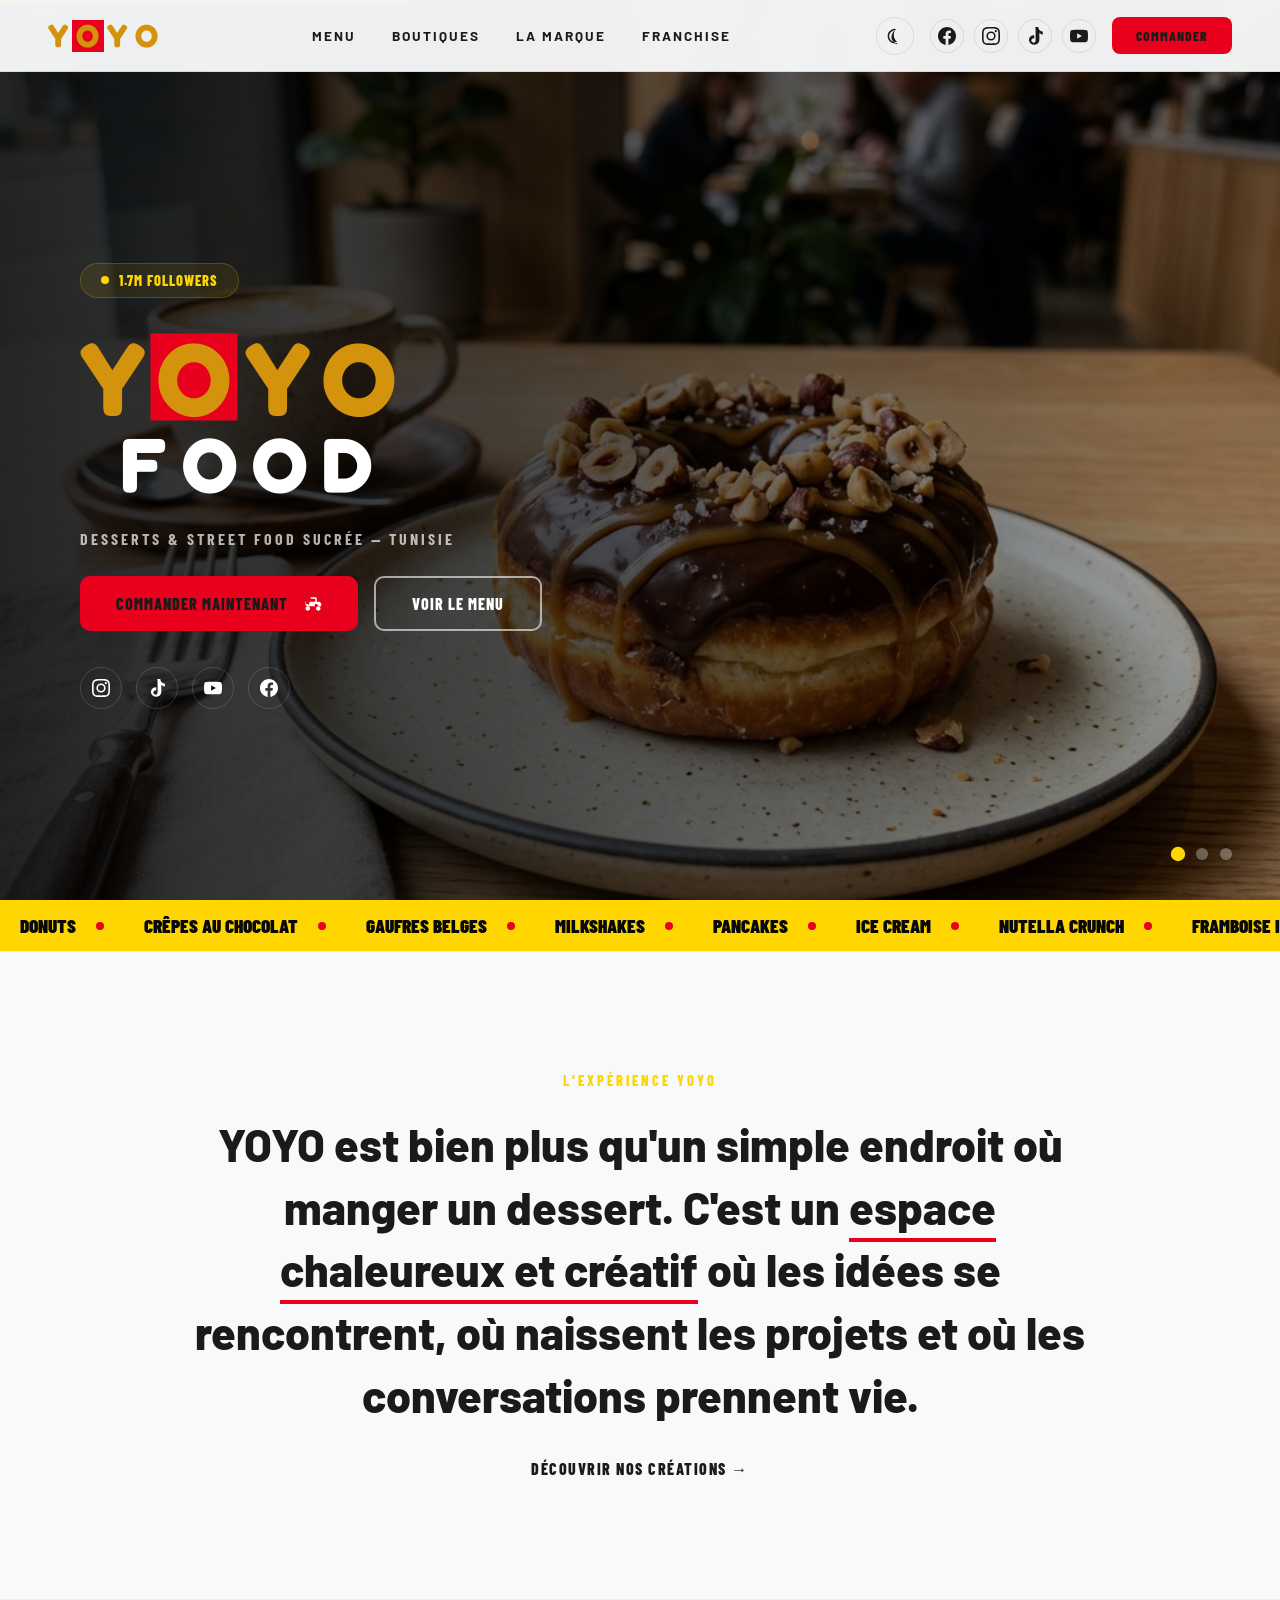
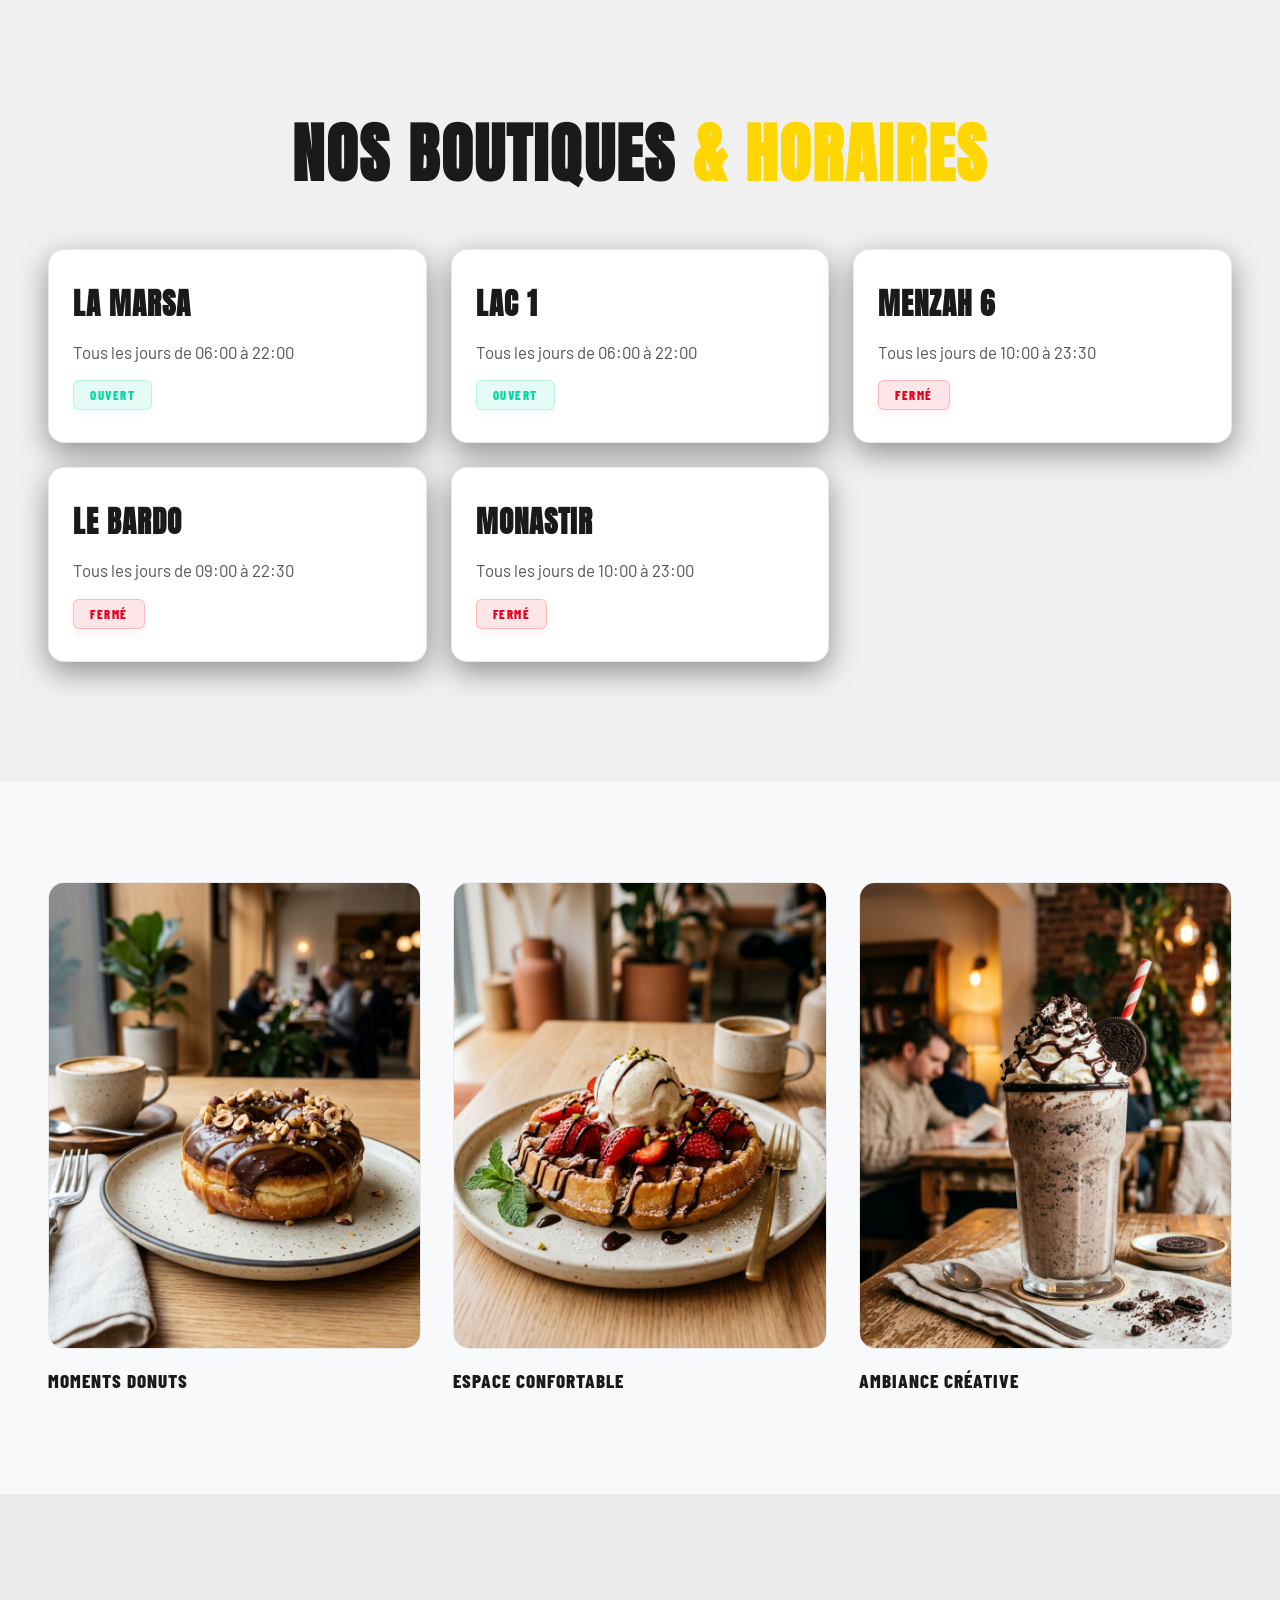
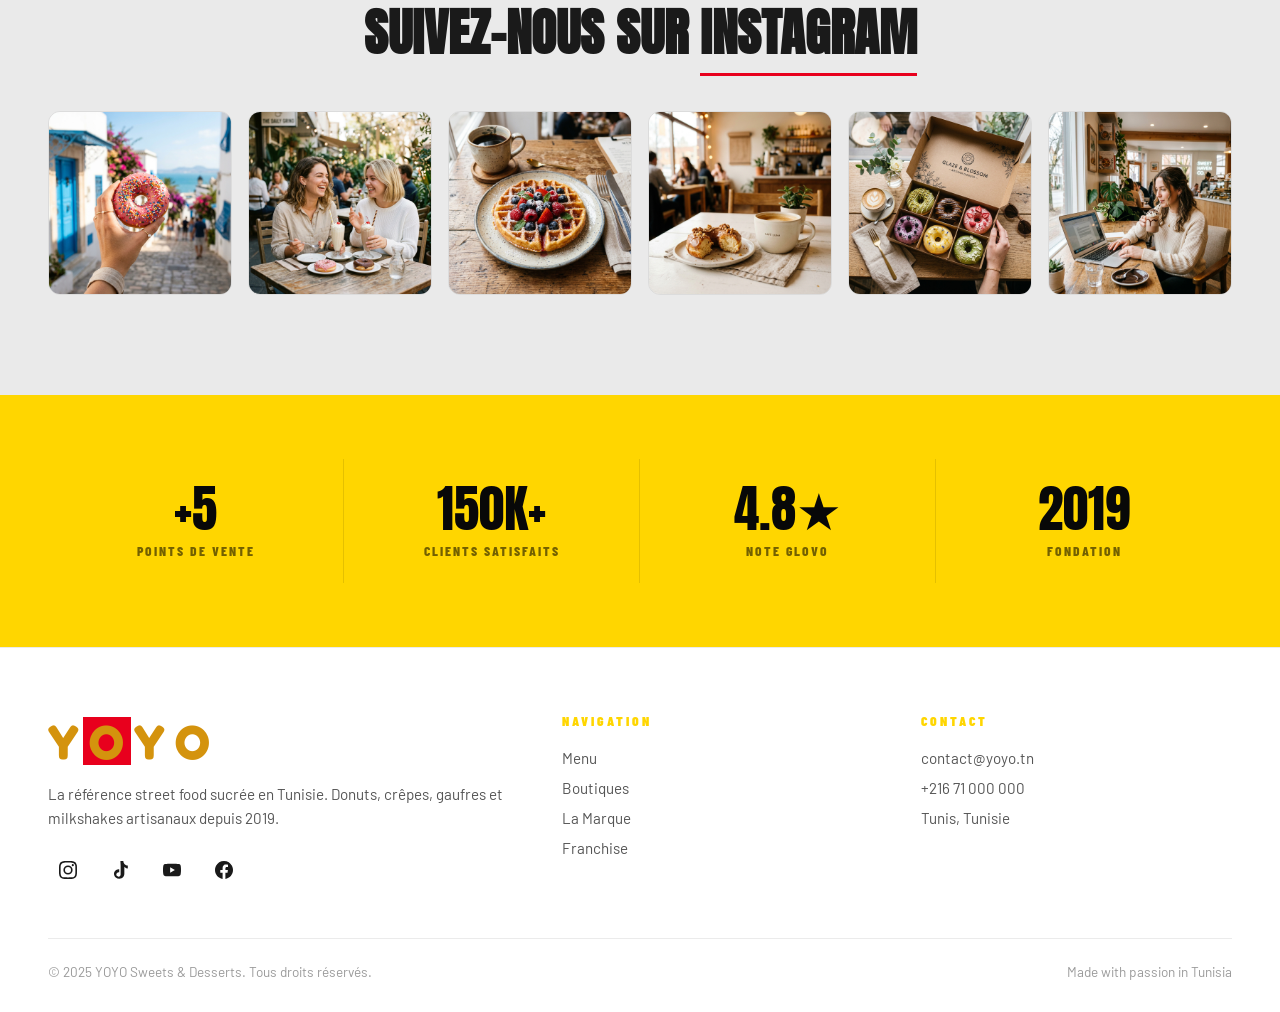
==== commit 26d97886: "Add files via upload" ====
--- a/index.html
+++ b/index.html
@@ -34,6 +34,7 @@
     <div class="nav__links">
       <a href="menu.html" class="nav__link">Menu</a>
       <a href="boutiques.html" class="nav__link">Boutiques</a>
+      <a href="brand.html" class="nav__link">La Marque</a>
       <a href="franchise.html" class="nav__link">Franchise</a>
     </div>
     <div class="nav__right">
@@ -42,16 +43,16 @@
         <svg class="theme-toggle__moon" viewBox="0 0 24 24"><path d="M12.3 22h-.1c-5.5 0-10-4.5-10-10C2.2 6.8 6.5 2.5 11.9 2.2c.5 0 .9.3 1 .8s-.1.9-.6 1.2c-3.1 2-5 5.4-5 9 0 4.1 2.9 7.6 7 8.3.5.1.8.5.8 1v.1c-.2.3-.5.4-.8.4zm-.9-17.8C7 5.1 4.2 9 4.2 12c0 4.4 3.6 8 8 8 .9 0 1.8-.1 2.6-.4-2.8-2.1-4.4-5.4-4.4-9 0-2.3.7-4.5 2-6.2v-.2z"/></svg>
       </button>
       <div class="nav__socials">
-        <a href="#" class="nav__social-icon" aria-label="Facebook">
+        <a href="https://www.facebook.com/yoyochocoland" target="_blank" class="nav__social-icon" aria-label="Facebook">
           <svg class="svg-icon" viewBox="0 0 24 24"><path d="M24 12.073c0-6.627-5.373-12-12-12s-12 5.373-12 12c0 5.99 4.388 10.954 10.125 11.854v-8.385H7.078v-3.47h3.047V9.43c0-3.007 1.792-4.669 4.533-4.669 1.312 0 2.686.235 2.686.235v2.953H15.83c-1.491 0-1.956.925-1.956 1.874v2.25h3.328l-.532 3.47h-2.796v8.385C19.612 23.027 24 18.062 24 12.073z"/></svg>
         </a>
-        <a href="#" class="nav__social-icon" aria-label="Instagram">
+        <a href="https://www.instagram.com/yo_yo_food?utm_source=ig_web_button_share_sheet&igsh=ZDNlZDc0MzIxNw==" target="_blank" class="nav__social-icon" aria-label="Instagram">
           <svg class="svg-icon" viewBox="0 0 24 24"><path d="M12 2.163c3.204 0 3.584.012 4.85.07 3.252.148 4.771 1.691 4.919 4.919.058 1.265.069 1.645.069 4.849 0 3.205-.012 3.584-.069 4.849-.149 3.225-1.664 4.771-4.919 4.919-1.266.058-1.644.07-4.85.07-3.204 0-3.584-.012-4.849-.07-3.26-.149-4.771-1.699-4.919-4.92-.058-1.265-.07-1.644-.07-4.849 0-3.204.013-3.583.07-4.849.149-3.227 1.664-4.771 4.919-4.919 1.266-.057 1.645-.069 4.849-.069zM12 0C8.741 0 8.333.014 7.053.072 2.695.272.273 2.69.073 7.051.014 8.333 0 8.741 0 12c0 3.259.014 3.668.072 4.948.2 4.358 2.618 6.78 6.98 6.98 1.281.058 1.689.072 4.948.072 3.259 0 3.668-.014 4.948-.072 4.354-.2 6.782-2.618 6.979-6.98.059-1.28.073-1.689.073-4.948 0-3.259-.014-3.667-.072-4.947-.196-4.354-2.617-6.78-6.979-6.98C15.668.014 15.259 0 12 0zm0 5.838a6.162 6.162 0 1 0 0 12.324 6.162 6.162 0 0 0 0-12.324zM12 16a4 4 0 1 1 0-8 4 4 0 0 1 0 8zm6.406-11.845a1.44 1.44 0 1 0 0 2.881 1.44 1.44 0 0 0 0-2.881z"/></svg>
         </a>
-        <a href="#" class="nav__social-icon" aria-label="TikTok">
+        <a href="https://www.tiktok.com/@yoyo_food1?is_from_webapp=1&sender_device=pc" target="_blank" class="nav__social-icon" aria-label="TikTok">
           <svg class="svg-icon" viewBox="0 0 24 24"><path d="M12.525.02c1.31-.02 2.61-.01 3.91-.02.08 1.53.63 3.09 1.75 4.17 1.12 1.11 2.7 1.62 4.24 1.79v4.03c-1.44-.17-2.86-.74-3.94-1.74-.22-.2-.43-.43-.64-.67-.07 3.26-.03 6.52-.05 9.78-.12 2.45-1.37 4.79-3.64 5.74-2.54 1.11-5.71.74-7.85-.98-2.15-1.72-2.93-4.83-1.84-7.39 1-2.42 3.62-4.04 6.26-3.86.08.01.16.02.24.04v4.08c-1.22-.17-2.52.28-3.28 1.25-.8 1.02-.79 2.58.02 3.59.85 1.04 2.39 1.4 3.57.86.99-.45 1.56-1.51 1.56-2.59.02-4.08.01-8.16.01-12.24-.01-.08-.02-.16-.02-.24z"/></svg>
         </a>
-        <a href="#" class="nav__social-icon" aria-label="YouTube">
+        <a href="https://www.youtube.com/@yoyofood95" target="_blank" class="nav__social-icon" aria-label="YouTube">
           <svg class="svg-icon" viewBox="0 0 24 24"><path d="M23.498 6.163a3.003 3.003 0 0 0-2.11-2.107C19.522 3.511 12 3.511 12 3.511s-7.522 0-9.388.545a3.003 3.003 0 0 0-2.11 2.107C0 8.029 0 12 0 12s0 3.971.502 5.837a3.003 3.003 0 0 0 2.11 2.107C4.478 20.489 12 20.489 12 20.489s7.522 0 9.388-.545a3.003 3.003 0 0 0 2.11-2.107C24 15.971 24 12 24 12s0-3.971-.502-5.837zM9.545 15.568V8.432L15.818 12l-6.273 3.568z"/></svg>
         </a>
       </div>
@@ -68,6 +69,7 @@
   <div class="nav__mobile-menu" id="mobileMenu">
     <a href="menu.html" class="mobile-link">Menu</a>
     <a href="boutiques.html" class="mobile-link">Boutiques</a>
+    <a href="brand.html" class="mobile-link">La Marque</a>
     <a href="franchise.html" class="mobile-link">Franchise</a>
     <a href="#" class="mobile-link" style="color: var(--red);">Commander</a>
     <div style="padding: 20px; display: flex; justify-content: center;">
@@ -112,16 +114,16 @@
         <a href="menu.html" class="btn-outline">Voir le menu</a>
       </div>
       <div class="hero__socials">
-        <a href="#" class="hero__social-link" aria-label="Instagram">
+        <a href="https://www.instagram.com/yo_yo_food?utm_source=ig_web_button_share_sheet&igsh=ZDNlZDc0MzIxNw==" target="_blank" class="hero__social-link" aria-label="Instagram">
           <svg class="svg-icon" viewBox="0 0 24 24"><path d="M12 2.163c3.204 0 3.584.012 4.85.07 3.252.148 4.771 1.691 4.919 4.919.058 1.265.069 1.645.069 4.849 0 3.205-.012 3.584-.069 4.849-.149 3.225-1.664 4.771-4.919 4.919-1.266.058-1.644.07-4.85.07-3.204 0-3.584-.012-4.849-.07-3.26-.149-4.771-1.699-4.919-4.92-.058-1.265-.07-1.644-.07-4.849 0-3.204.013-3.583.07-4.849.149-3.227 1.664-4.771 4.919-4.919 1.266-.057 1.645-.069 4.849-.069zM12 0C8.741 0 8.333.014 7.053.072 2.695.272.273 2.69.073 7.051.014 8.333 0 8.741 0 12c0 3.259.014 3.668.072 4.948.2 4.358 2.618 6.78 6.98 6.98 1.281.058 1.689.072 4.948.072 3.259 0 3.668-.014 4.948-.072 4.354-.2 6.782-2.618 6.979-6.98.059-1.28.073-1.689.073-4.948 0-3.259-.014-3.667-.072-4.947-.196-4.354-2.617-6.78-6.979-6.98C15.668.014 15.259 0 12 0zm0 5.838a6.162 6.162 0 1 0 0 12.324 6.162 6.162 0 0 0 0-12.324zM12 16a4 4 0 1 1 0-8 4 4 0 0 1 0 8zm6.406-11.845a1.44 1.44 0 1 0 0 2.881 1.44 1.44 0 0 0 0-2.881z"/></svg>
         </a>
-        <a href="#" class="hero__social-link" aria-label="TikTok">
+        <a href="https://www.tiktok.com/@yoyo_food1?is_from_webapp=1&sender_device=pc" target="_blank" class="hero__social-link" aria-label="TikTok">
           <svg class="svg-icon" viewBox="0 0 24 24"><path d="M12.525.02c1.31-.02 2.61-.01 3.91-.02.08 1.53.63 3.09 1.75 4.17 1.12 1.11 2.7 1.62 4.24 1.79v4.03c-1.44-.17-2.86-.74-3.94-1.74-.22-.2-.43-.43-.64-.67-.07 3.26-.03 6.52-.05 9.78-.12 2.45-1.37 4.79-3.64 5.74-2.54 1.11-5.71.74-7.85-.98-2.15-1.72-2.93-4.83-1.84-7.39 1-2.42 3.62-4.04 6.26-3.86.08.01.16.02.24.04v4.08c-1.22-.17-2.52.28-3.28 1.25-.8 1.02-.79 2.58.02 3.59.85 1.04 2.39 1.4 3.57.86.99-.45 1.56-1.51 1.56-2.59.02-4.08.01-8.16.01-12.24-.01-.08-.02-.16-.02-.24z"/></svg>
         </a>
-        <a href="#" class="hero__social-link" aria-label="YouTube">
+        <a href="https://www.youtube.com/@yoyofood95" target="_blank" class="hero__social-link" aria-label="YouTube">
           <svg class="svg-icon" viewBox="0 0 24 24"><path d="M23.498 6.163a3.003 3.003 0 0 0-2.11-2.107C19.522 3.511 12 3.511 12 3.511s-7.522 0-9.388.545a3.003 3.003 0 0 0-2.11 2.107C0 8.029 0 12 0 12s0 3.971.502 5.837a3.003 3.003 0 0 0 2.11 2.107C4.478 20.489 12 20.489 12 20.489s7.522 0 9.388-.545a3.003 3.003 0 0 0 2.11-2.107C24 15.971 24 12 24 12s0-3.971-.502-5.837zM9.545 15.568V8.432L15.818 12l-6.273 3.568z"/></svg>
         </a>
-        <a href="#" class="hero__social-link" aria-label="Facebook">
+        <a href="https://www.facebook.com/yoyochocoland" target="_blank" class="hero__social-link" aria-label="Facebook">
           <svg class="svg-icon" viewBox="0 0 24 24"><path d="M24 12.073c0-6.627-5.373-12-12-12s-12 5.373-12 12c0 5.99 4.388 10.954 10.125 11.854v-8.385H7.078v-3.47h3.047V9.43c0-3.007 1.792-4.669 4.533-4.669 1.312 0 2.686.235 2.686.235v2.953H15.83c-1.491 0-1.956.925-1.956 1.874v2.25h3.328l-.532 3.47h-2.796v8.385C19.612 23.027 24 18.062 24 12.073z"/></svg>
         </a>
       </div>
@@ -314,16 +316,16 @@
           gaufres et milkshakes artisanaux depuis 2019.
         </p>
         <div class="footer__socials">
-          <a href="#" class="footer__social" aria-label="Instagram">
+          <a href="https://www.instagram.com/yo_yo_food?utm_source=ig_web_button_share_sheet&igsh=ZDNlZDc0MzIxNw==" target="_blank" class="footer__social" aria-label="Instagram">
             <svg class="svg-icon" viewBox="0 0 24 24"><path d="M12 2.163c3.204 0 3.584.012 4.85.07 3.252.148 4.771 1.691 4.919 4.919.058 1.265.069 1.645.069 4.849 0 3.205-.012 3.584-.069 4.849-.149 3.225-1.664 4.771-4.919 4.919-1.266.058-1.644.07-4.85.07-3.204 0-3.584-.012-4.849-.07-3.26-.149-4.771-1.699-4.919-4.92-.058-1.265-.07-1.644-.07-4.849 0-3.204.013-3.583.07-4.849.149-3.227 1.664-4.771 4.919-4.919 1.266-.057 1.645-.069 4.849-.069zM12 0C8.741 0 8.333.014 7.053.072 2.695.272.273 2.69.073 7.051.014 8.333 0 8.741 0 12c0 3.259.014 3.668.072 4.948.2 4.358 2.618 6.78 6.98 6.98 1.281.058 1.689.072 4.948.072 3.259 0 3.668-.014 4.948-.072 4.354-.2 6.782-2.618 6.979-6.98.059-1.28.073-1.689.073-4.948 0-3.259-.014-3.667-.072-4.947-.196-4.354-2.617-6.78-6.979-6.98C15.668.014 15.259 0 12 0zm0 5.838a6.162 6.162 0 1 0 0 12.324 6.162 6.162 0 0 0 0-12.324zM12 16a4 4 0 1 1 0-8 4 4 0 0 1 0 8zm6.406-11.845a1.44 1.44 0 1 0 0 2.881 1.44 1.44 0 0 0 0-2.881z"/></svg>
           </a>
-          <a href="#" class="footer__social" aria-label="TikTok">
+          <a href="https://www.tiktok.com/@yoyo_food1?is_from_webapp=1&sender_device=pc" target="_blank" class="footer__social" aria-label="TikTok">
             <svg class="svg-icon" viewBox="0 0 24 24"><path d="M12.525.02c1.31-.02 2.61-.01 3.91-.02.08 1.53.63 3.09 1.75 4.17 1.12 1.11 2.7 1.62 4.24 1.79v4.03c-1.44-.17-2.86-.74-3.94-1.74-.22-.2-.43-.43-.64-.67-.07 3.26-.03 6.52-.05 9.78-.12 2.45-1.37 4.79-3.64 5.74-2.54 1.11-5.71.74-7.85-.98-2.15-1.72-2.93-4.83-1.84-7.39 1-2.42 3.62-4.04 6.26-3.86.08.01.16.02.24.04v4.08c-1.22-.17-2.52.28-3.28 1.25-.8 1.02-.79 2.58.02 3.59.85 1.04 2.39 1.4 3.57.86.99-.45 1.56-1.51 1.56-2.59.02-4.08.01-8.16.01-12.24-.01-.08-.02-.16-.02-.24z"/></svg>
           </a>
-          <a href="#" class="footer__social" aria-label="YouTube">
+          <a href="https://www.youtube.com/@yoyofood95" target="_blank" class="footer__social" aria-label="YouTube">
             <svg class="svg-icon" viewBox="0 0 24 24"><path d="M23.498 6.163a3.003 3.003 0 0 0-2.11-2.107C19.522 3.511 12 3.511 12 3.511s-7.522 0-9.388.545a3.003 3.003 0 0 0-2.11 2.107C0 8.029 0 12 0 12s0 3.971.502 5.837a3.003 3.003 0 0 0 2.11 2.107C4.478 20.489 12 20.489 12 20.489s7.522 0 9.388-.545a3.003 3.003 0 0 0 2.11-2.107C24 15.971 24 12 24 12s0-3.971-.502-5.837zM9.545 15.568V8.432L15.818 12l-6.273 3.568z"/></svg>
           </a>
-          <a href="#" class="footer__social" aria-label="Facebook">
+          <a href="https://www.facebook.com/yoyochocoland" target="_blank" class="footer__social" aria-label="Facebook">
             <svg class="svg-icon" viewBox="0 0 24 24"><path d="M24 12.073c0-6.627-5.373-12-12-12s-12 5.373-12 12c0 5.99 4.388 10.954 10.125 11.854v-8.385H7.078v-3.47h3.047V9.43c0-3.007 1.792-4.669 4.533-4.669 1.312 0 2.686.235 2.686.235v2.953H15.83c-1.491 0-1.956.925-1.956 1.874v2.25h3.328l-.532 3.47h-2.796v8.385C19.612 23.027 24 18.062 24 12.073z"/></svg>
           </a>
         </div>
@@ -332,8 +334,8 @@
         <h4 class="footer__heading">Navigation</h4>
         <a href="menu.html" class="footer__link">Menu</a>
         <a href="boutiques.html" class="footer__link">Boutiques</a>
+        <a href="brand.html" class="footer__link">La Marque</a>
         <a href="franchise.html" class="footer__link">Franchise</a>
-        <a href="#" class="footer__link">À propos</a>
       </div>
       <div>
         <h4 class="footer__heading">Contact</h4>
--- a/css/style.css
+++ b/css/style.css
@@ -174,8 +174,8 @@
 }
 
 [data-theme="light"] .hero__social-link {
-  border: 1px solid rgba(0, 0, 0, 0.15);
-  color: #1A1A1A;
+  border: 1px solid rgba(255, 255, 255, 0.15);
+  color: #FFFFFF;
 }
 
 [data-theme="light"] .leaflet-popup-content-wrapper {
@@ -1056,6 +1056,60 @@
   background: #ff1a33;
 }
 
+.store-card__actions {
+  display: flex;
+  align-items: center;
+  flex-wrap: wrap;
+  gap: 8px;
+}
+
+.store-card__image-container {
+  max-height: 0;
+  opacity: 0;
+  overflow: hidden;
+  transition: max-height 0.4s ease, opacity 0.4s ease, margin-top 0.4s ease;
+  border-radius: 8px;
+}
+
+.store-card--expanded {
+  border-color: var(--yellow);
+  background: rgba(255, 214, 0, 0.05);
+}
+
+.store-card--expanded .store-card__image-container {
+  max-height: 300px;
+  opacity: 1;
+  margin-top: 12px;
+}
+
+.store-card__image {
+  width: 100%;
+  height: 140px;
+  object-fit: cover;
+  border-radius: 8px;
+}
+
+.store-card__direction {
+  display: inline-flex;
+  align-items: center;
+  justify-content: center;
+  gap: 6px;
+  background: #4285F4;
+  color: var(--white);
+  font-family: var(--font-condensed);
+  font-weight: 800;
+  font-size: 0.75rem;
+  text-transform: uppercase;
+  letter-spacing: 1px;
+  padding: 8px 16px;
+  border-radius: 8px;
+  transition: all 0.3s ease;
+}
+
+.store-card__direction:hover {
+  background: #2b6ce6;
+}
+
 /* Leaflet custom */
 .leaflet-popup-content-wrapper {
   background: #111 !important;
@@ -1075,6 +1129,354 @@
   font-weight: 700 !important;
   text-transform: uppercase !important;
   letter-spacing: 1px !important;
+}
+
+/* ========================================
+   BRAND PAGE — HERO
+   ======================================== */
+.brand-hero {
+  position: relative;
+  min-height: 70vh;
+  display: flex;
+  align-items: center;
+  justify-content: center;
+  overflow: hidden;
+  padding: calc(var(--nav-height) + 40px) 24px 80px;
+}
+
+.brand-hero__bg {
+  position: absolute;
+  inset: 0;
+  background-size: cover;
+  background-position: center;
+  transform: scale(1.05);
+  animation: brandHeroZoom 20s ease-in-out infinite alternate;
+}
+
+@keyframes brandHeroZoom {
+  0% { transform: scale(1.05); }
+  100% { transform: scale(1.15); }
+}
+
+.brand-hero__overlay {
+  position: absolute;
+  inset: 0;
+  background: linear-gradient(
+    180deg,
+    rgba(8, 8, 8, 0.7) 0%,
+    rgba(8, 8, 8, 0.85) 60%,
+    var(--black-deep) 100%
+  );
+}
+
+.brand-hero__content {
+  position: relative;
+  z-index: 2;
+  text-align: center;
+  max-width: 800px;
+}
+
+.brand-hero__title {
+  font-family: var(--font-display);
+  font-size: clamp(2.5rem, 6vw, 5rem);
+  text-transform: uppercase;
+  color: var(--white);
+  margin: 16px 0 24px;
+  line-height: 1.05;
+}
+
+.brand-hero__title .yoyo-brand-logo {
+  font-family: 'Fredoka', sans-serif;
+  font-weight: 700;
+  color: #D4930D;
+  letter-spacing: 4px;
+  display: inline-block;
+  margin-left: 10px;
+}
+
+.brand-hero__title .yoyo-brand-logo .logo-o {
+  margin-right: 14px;
+}
+
+.brand-hero__title .yoyo-brand-logo .logo-o::before {
+  width: 0.85em;
+  height: 0.85em;
+}
+
+.brand-hero__subtitle {
+  font-size: clamp(1rem, 2vw, 1.25rem);
+  color: var(--gray);
+  line-height: 1.7;
+  max-width: 600px;
+  margin: 0 auto;
+}
+
+/* ========================================
+   BRAND PAGE — STORY
+   ======================================== */
+.brand-story {
+  padding: 100px 48px;
+}
+
+.brand-story__container {
+  max-width: 1200px;
+  margin: 0 auto;
+  display: grid;
+  grid-template-columns: 1fr 1fr;
+  gap: 64px;
+  align-items: center;
+}
+
+.brand-story__title {
+  font-family: var(--font-display);
+  font-size: clamp(1.8rem, 3.5vw, 2.8rem);
+  text-transform: uppercase;
+  color: var(--white);
+  margin-bottom: 24px;
+  line-height: 1.1;
+}
+
+.brand-story__title span {
+  color: var(--yellow);
+}
+
+.brand-story__desc {
+  font-size: 1rem;
+  color: var(--gray);
+  line-height: 1.8;
+  margin-bottom: 16px;
+}
+
+.brand-story__image {
+  border-radius: 16px;
+  overflow: hidden;
+  box-shadow: 0 24px 64px rgba(0, 0, 0, 0.4);
+  border: 1px solid var(--border-subtle);
+}
+
+.brand-story__image img {
+  width: 100%;
+  height: 100%;
+  object-fit: cover;
+  transition: transform 0.6s ease;
+}
+
+.brand-story__image:hover img {
+  transform: scale(1.04);
+}
+
+/* ========================================
+   BRAND PAGE — TIMELINE
+   ======================================== */
+.brand-timeline {
+  padding: 100px 48px;
+  background: var(--black-card);
+  border-top: 1px solid var(--border-subtle);
+  border-bottom: 1px solid var(--border-subtle);
+}
+
+.brand-timeline__header {
+  text-align: center;
+  margin-bottom: 64px;
+}
+
+.brand-timeline__track {
+  position: relative;
+  max-width: 900px;
+  margin: 0 auto;
+  padding: 20px 0;
+}
+
+.brand-timeline__line {
+  position: absolute;
+  left: 50%;
+  top: 0;
+  bottom: 0;
+  width: 2px;
+  background: linear-gradient(
+    180deg,
+    transparent 0%,
+    var(--yellow) 10%,
+    var(--yellow) 90%,
+    transparent 100%
+  );
+  transform: translateX(-50%);
+}
+
+.brand-timeline__item {
+  position: relative;
+  width: 50%;
+  padding-right: 48px;
+  padding-bottom: 48px;
+  text-align: right;
+}
+
+.brand-timeline__item--right {
+  margin-left: 50%;
+  padding-right: 0;
+  padding-left: 48px;
+  text-align: left;
+}
+
+.brand-timeline__dot {
+  position: absolute;
+  right: -9px;
+  top: 8px;
+  width: 18px;
+  height: 18px;
+  border-radius: 50%;
+  background: var(--yellow);
+  border: 3px solid var(--black-card);
+  box-shadow: 0 0 16px rgba(255, 214, 0, 0.4);
+  z-index: 2;
+}
+
+.brand-timeline__item--right .brand-timeline__dot {
+  right: auto;
+  left: -9px;
+}
+
+.brand-timeline__card {
+  background: var(--black-deep);
+  border: 1px solid var(--border-subtle);
+  border-radius: 16px;
+  padding: 28px;
+  transition: all 0.3s ease;
+}
+
+.brand-timeline__card:hover {
+  border-color: var(--yellow);
+  transform: translateY(-4px);
+  box-shadow: 0 12px 40px rgba(0, 0, 0, 0.3);
+}
+
+.brand-timeline__year {
+  display: inline-block;
+  font-family: var(--font-condensed);
+  font-weight: 900;
+  font-size: 0.8rem;
+  text-transform: uppercase;
+  letter-spacing: 2px;
+  background: var(--yellow);
+  color: #080808;
+  padding: 4px 14px;
+  border-radius: 100px;
+  margin-bottom: 12px;
+}
+
+.brand-timeline__card-title {
+  font-family: var(--font-condensed);
+  font-weight: 900;
+  font-size: 1.2rem;
+  text-transform: uppercase;
+  color: var(--white);
+  margin-bottom: 8px;
+}
+
+.brand-timeline__card-desc {
+  font-size: 0.9rem;
+  color: var(--gray);
+  line-height: 1.7;
+}
+
+/* ========================================
+   BRAND PAGE — VALUES
+   ======================================== */
+.brand-values {
+  padding: 100px 48px;
+}
+
+.brand-values__header {
+  text-align: center;
+  margin-bottom: 64px;
+}
+
+.brand-values__grid {
+  display: grid;
+  grid-template-columns: repeat(4, 1fr);
+  gap: 24px;
+  max-width: 1200px;
+  margin: 0 auto;
+}
+
+.brand-values__card {
+  background: var(--black-card);
+  border: 1px solid var(--border-subtle);
+  border-radius: 16px;
+  padding: 32px 24px;
+  text-align: center;
+  transition: all 0.3s ease;
+}
+
+.brand-values__card:hover {
+  border-color: var(--yellow);
+  transform: translateY(-6px);
+  box-shadow: 0 16px 48px rgba(0, 0, 0, 0.3);
+}
+
+.brand-values__icon {
+  width: 64px;
+  height: 64px;
+  border-radius: 50%;
+  background: rgba(255, 214, 0, 0.08);
+  display: flex;
+  align-items: center;
+  justify-content: center;
+  margin: 0 auto 20px;
+}
+
+.brand-values__card-title {
+  font-family: var(--font-condensed);
+  font-weight: 900;
+  font-size: 1.1rem;
+  text-transform: uppercase;
+  letter-spacing: 1px;
+  color: var(--white);
+  margin-bottom: 10px;
+}
+
+.brand-values__card-desc {
+  font-size: 0.9rem;
+  color: var(--gray);
+  line-height: 1.6;
+}
+
+/* ========================================
+   BRAND PAGE — CTA
+   ======================================== */
+.brand-cta {
+  padding: 100px 48px;
+  background: var(--black-card);
+  border-top: 1px solid var(--border-subtle);
+}
+
+.brand-cta__container {
+  max-width: 700px;
+  margin: 0 auto;
+  text-align: center;
+}
+
+.brand-cta__title {
+  font-family: var(--font-display);
+  font-size: clamp(1.8rem, 4vw, 3rem);
+  text-transform: uppercase;
+  color: var(--white);
+  margin-bottom: 20px;
+  line-height: 1.1;
+}
+
+.brand-cta__desc {
+  font-size: 1.05rem;
+  color: var(--gray);
+  line-height: 1.7;
+  margin-bottom: 36px;
+}
+
+.brand-cta__buttons {
+  display: flex;
+  justify-content: center;
+  gap: 16px;
+  flex-wrap: wrap;
 }
 
 /* ========================================
@@ -1818,6 +2220,10 @@
   .instagram-section__grid {
     grid-template-columns: repeat(3, 1fr);
   }
+
+  .brand-values__grid {
+    grid-template-columns: repeat(2, 1fr);
+  }
 }
 
 /* ========================================
@@ -1912,6 +2318,56 @@
   .instagram-section__grid {
     grid-template-columns: repeat(2, 1fr);
   }
+
+  .brand-story__container {
+    grid-template-columns: 1fr;
+    gap: 40px;
+  }
+
+  .brand-story {
+    padding: 60px 20px;
+  }
+
+  .brand-timeline {
+    padding: 60px 20px;
+  }
+
+  .brand-timeline__line {
+    left: 20px;
+  }
+
+  .brand-timeline__item {
+    width: 100%;
+    padding-right: 0;
+    padding-left: 52px;
+    text-align: left;
+  }
+
+  .brand-timeline__item--right {
+    margin-left: 0;
+    padding-left: 52px;
+  }
+
+  .brand-timeline__dot {
+    right: auto;
+    left: 11px;
+  }
+
+  .brand-timeline__item--right .brand-timeline__dot {
+    left: 11px;
+  }
+
+  .brand-values {
+    padding: 60px 20px;
+  }
+
+  .brand-values__grid {
+    grid-template-columns: 1fr 1fr;
+  }
+
+  .brand-cta {
+    padding: 60px 20px;
+  }
 }
 
 /* ========================================
@@ -1957,6 +2413,10 @@
   }
 
   .instagram-section__grid {
+    grid-template-columns: 1fr;
+  }
+
+  .brand-values__grid {
     grid-template-columns: 1fr;
   }
 }
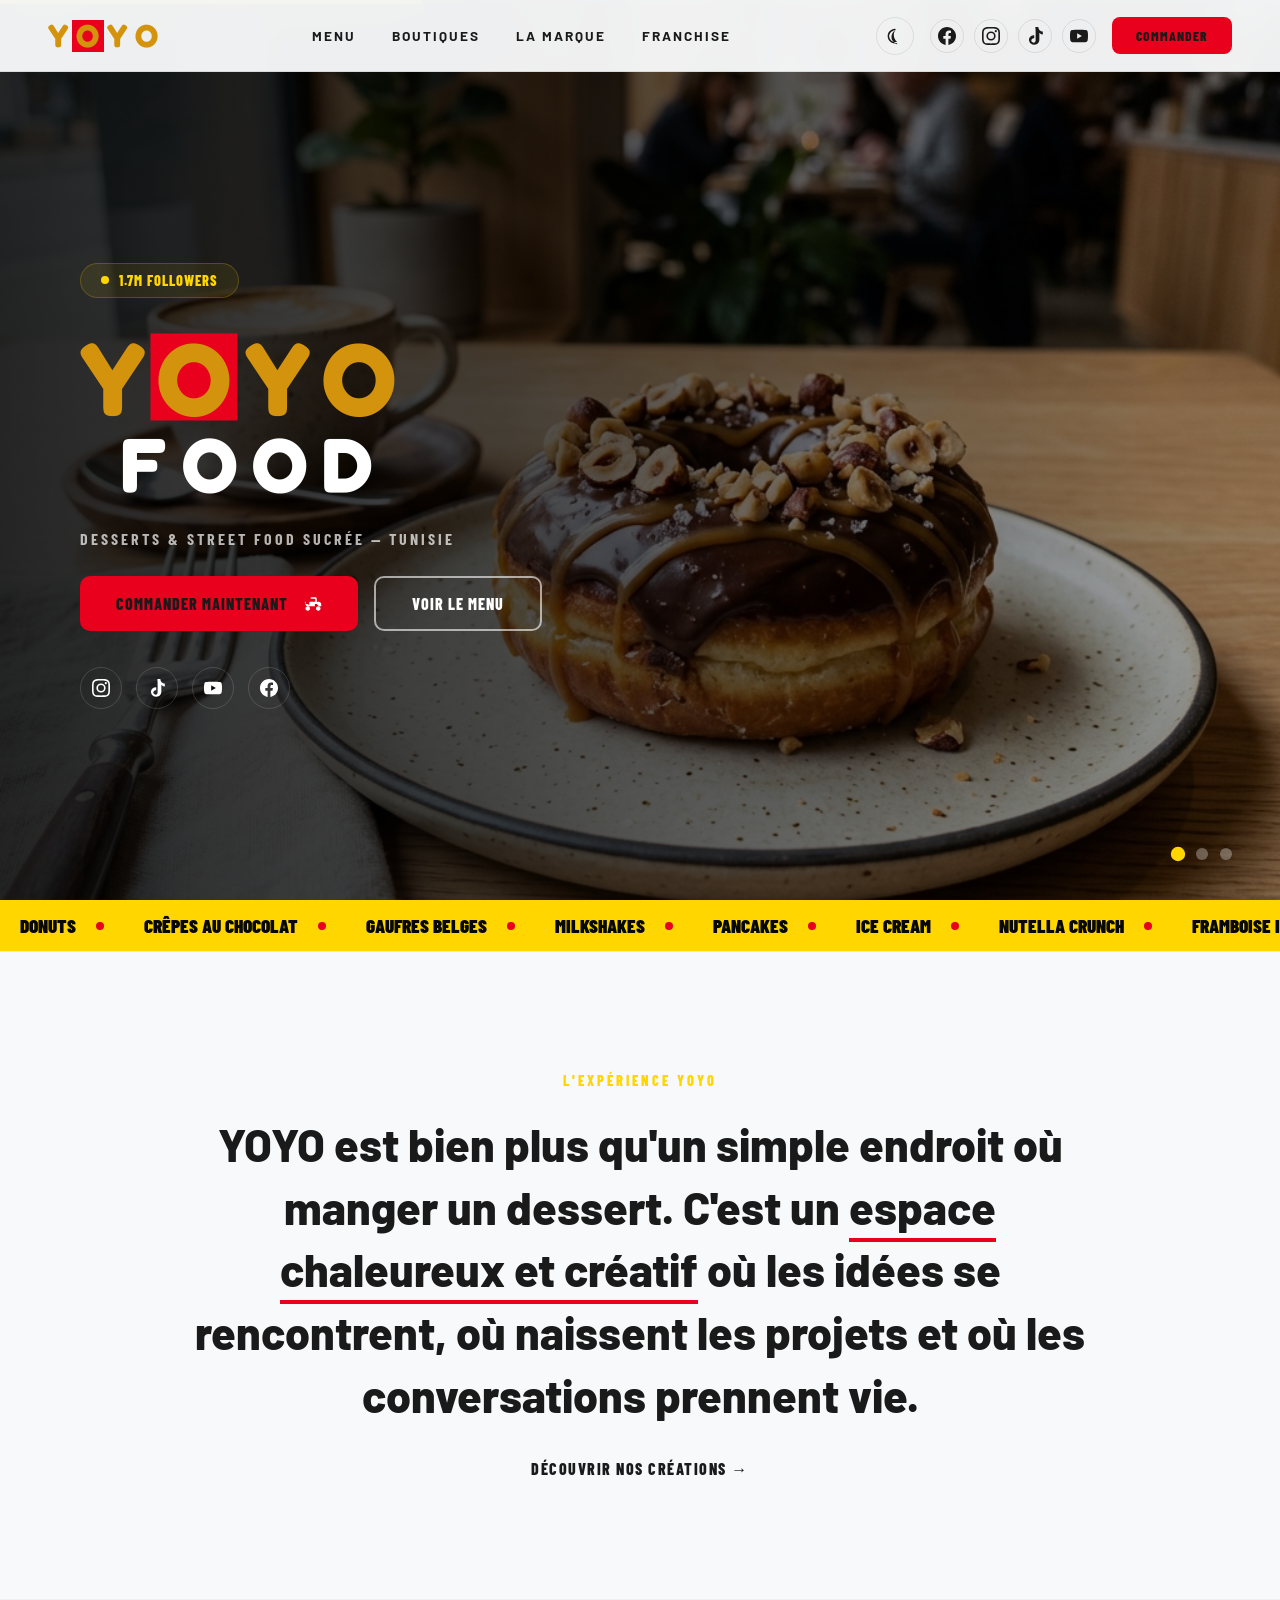
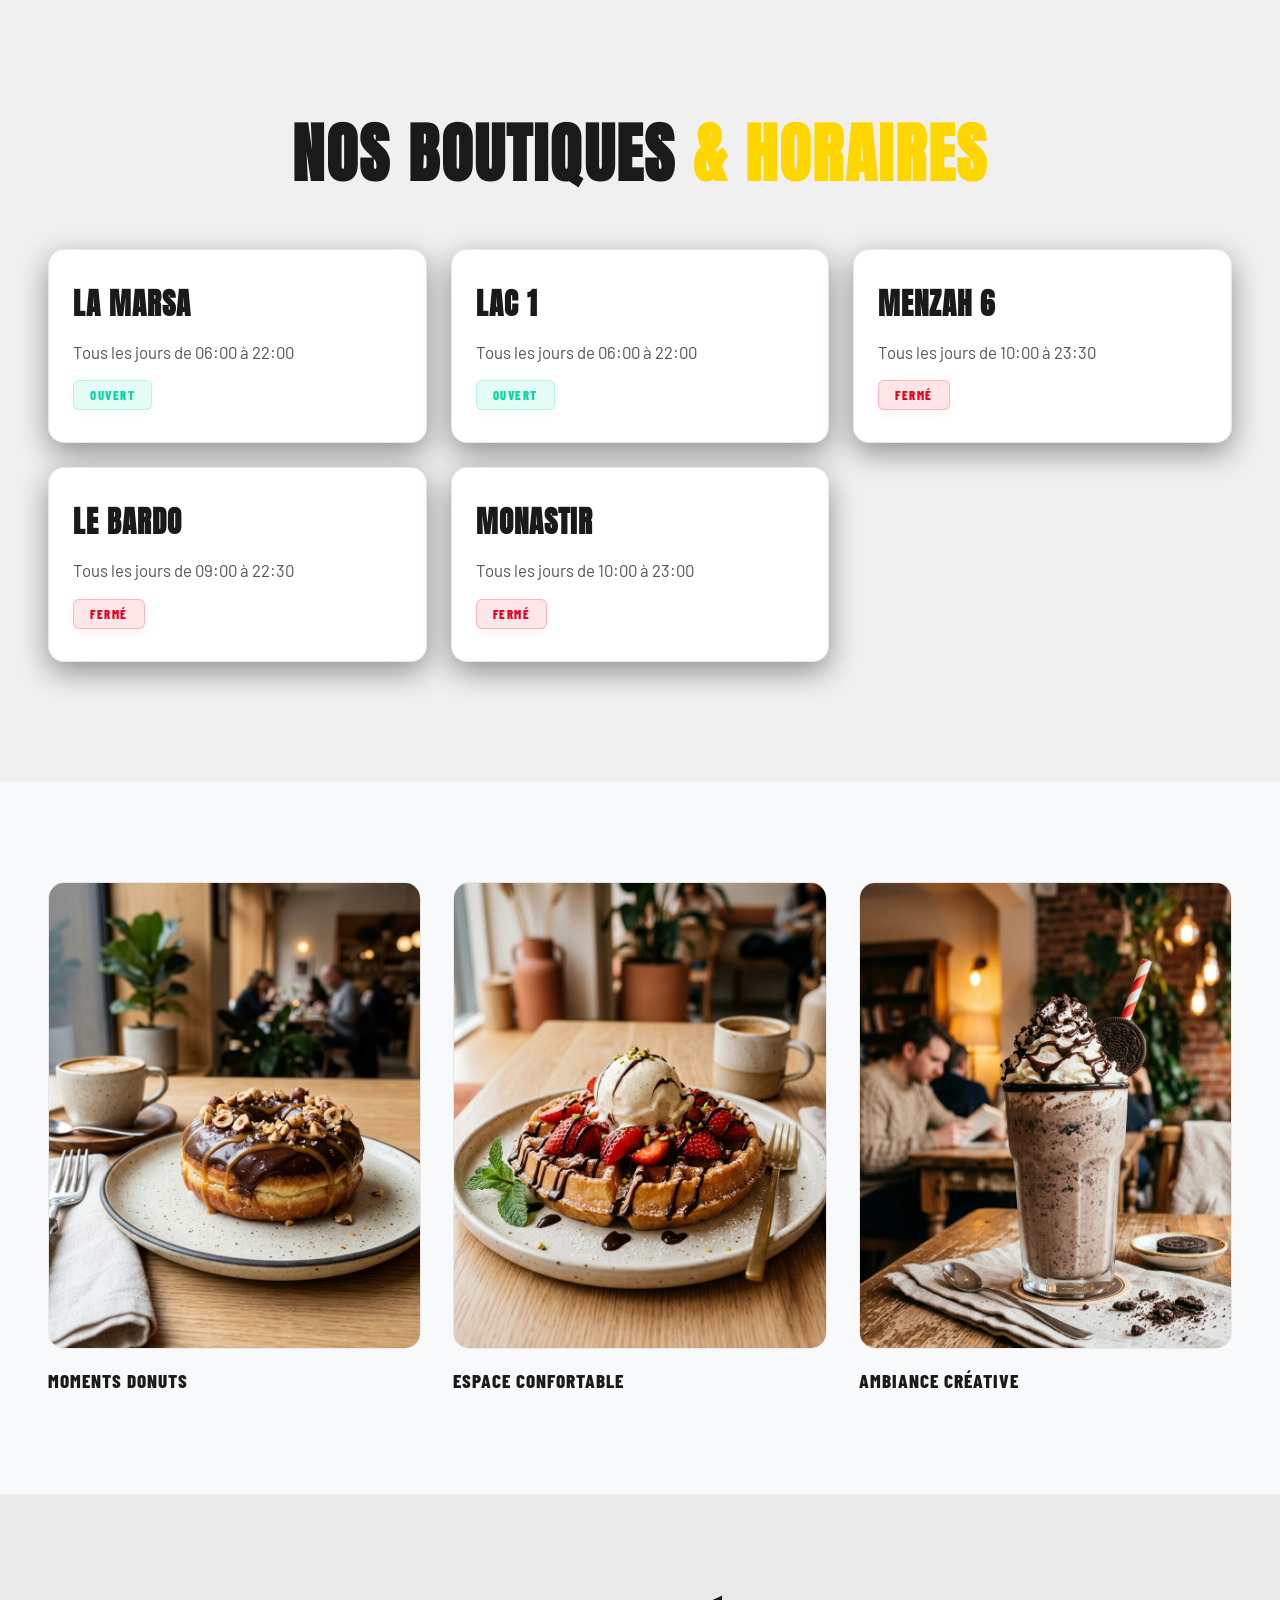
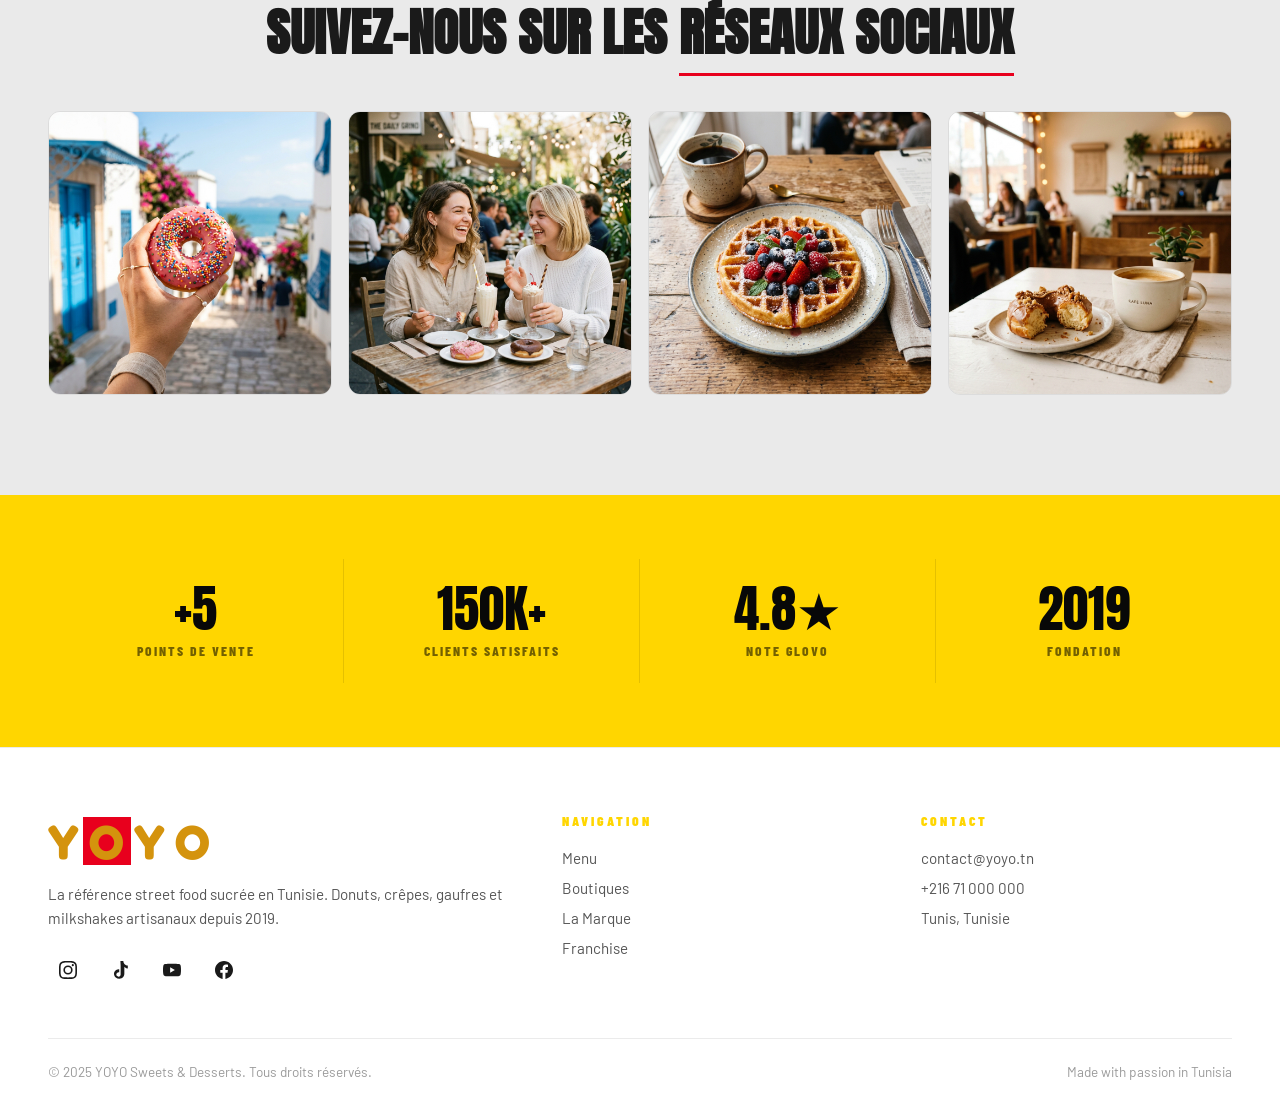
==== commit d0f05bea: "Add files via upload" ====
--- a/index.html
+++ b/index.html
@@ -234,48 +234,45 @@
   <!-- ============================
        SECTION — INSTAGRAM FEED
        ============================ -->
-  <section class="instagram-section">
+  <section class="instagram-section" id="social-media">
     <div class="instagram-section__container reveal">
       <h2 class="instagram-section__title">
-        Suivez-nous sur <a href="#" target="_blank">Instagram</a>
+        Suivez-nous sur les <a href="#" target="_blank">Réseaux Sociaux</a>
       </h2>
-      <div class="instagram-section__grid reveal-stagger">
-        <div class="instagram-card reveal">
-          <img src="images/insta_1.png" alt="YOYO Instagram 1" class="instagram-card__image" />
+      <div class="instagram-section__grid reveal-stagger" style="grid-template-columns: repeat(4, 1fr);">
+        
+        <!-- Instagram -->
+        <a href="https://www.instagram.com/yo_yo_food" target="_blank" class="instagram-card reveal" data-social="instagram" aria-label="Instagram">
+          <img src="images/social_instagram.png" alt="YOYO sur Instagram" class="instagram-card__image" onerror="this.src='images/insta_1.png'" />
           <div class="instagram-card__overlay">
-            <svg class="instagram-card__icon" viewBox="0 0 24 24"><path d="M12 2.163c3.204 0 3.584.012 4.85.07 3.252.148 4.771 1.691 4.919 4.919.058 1.265.069 1.645.069 4.849 0 3.205-.012 3.584-.069 4.849-.149 3.225-1.664 4.771-4.919 4.919-1.266.058-1.644.07-4.85.07-3.204 0-3.584-.012-4.849-.07-3.26-.149-4.771-1.699-4.919-4.92-.058-1.265-.07-1.644-.07-4.849 0-3.204.013-3.583.07-4.849.149-3.227 1.664-4.771 4.919-4.919 1.266-.057 1.645-.069 4.849-.069zM12 0C8.741 0 8.333.014 7.053.072 2.695.272.273 2.69.073 7.051.014 8.333 0 8.741 0 12c0 3.259.014 3.668.072 4.948.2 4.358 2.618 6.78 6.98 6.98 1.281.058 1.689.072 4.948.072 3.259 0 3.668-.014 4.948-.072 4.354-.2 6.782-2.618 6.979-6.98.059-1.28.073-1.689.073-4.948 0-3.259-.014-3.667-.072-4.947-.196-4.354-2.617-6.78-6.979-6.98C15.668.014 15.259 0 12 0zm0 5.838a6.162 6.162 0 1 0 0 12.324 6.162 6.162 0 0 0 0-12.324zM12 16a4 4 0 1 1 0-8 4 4 0 0 1 0 8zm6.406-11.845a1.44 1.44 0 1 0 0 2.881 1.44 1.44 0 0 0 0-2.881z"/></svg>
+            <svg class="instagram-card__icon" viewBox="0 0 24 24"><path fill="currentColor" d="M12 2.163c3.204 0 3.584.012 4.85.07 3.252.148 4.771 1.691 4.919 4.919.058 1.265.069 1.645.069 4.849 0 3.205-.012 3.584-.069 4.849-.149 3.225-1.664 4.771-4.919 4.919-1.266.058-1.644.07-4.85.07-3.204 0-3.584-.012-4.849-.07-3.26-.149-4.771-1.699-4.919-4.92-.058-1.265-.07-1.644-.07-4.849 0-3.204.013-3.583.07-4.849.149-3.227 1.664-4.771 4.919-4.919 1.266-.057 1.645-.069 4.849-.069zM12 0C8.741 0 8.333.014 7.053.072 2.695.272.273 2.69.073 7.051.014 8.333 0 8.741 0 12c0 3.259.014 3.668.072 4.948.2 4.358 2.618 6.78 6.98 6.98 1.281.058 1.689.072 4.948.072 3.259 0 3.668-.014 4.948-.072 4.354-.2 6.782-2.618 6.979-6.98.059-1.28.073-1.689.073-4.948 0-3.259-.014-3.667-.072-4.947-.196-4.354-2.617-6.78-6.979-6.98C15.668.014 15.259 0 12 0zm0 5.838a6.162 6.162 0 1 0 0 12.324 6.162 6.162 0 0 0 0-12.324zM12 16a4 4 0 1 1 0-8 4 4 0 0 1 0 8zm6.406-11.845a1.44 1.44 0 1 0 0 2.881 1.44 1.44 0 0 0 0-2.881z"/></svg>
           </div>
-        </div>
-        <div class="instagram-card reveal">
-          <img src="images/insta_2.png" alt="YOYO Instagram 2" class="instagram-card__image" />
+        </a>
+
+        <!-- Facebook -->
+        <a href="https://www.facebook.com/yoyochocoland" target="_blank" class="instagram-card reveal" data-social="facebook" aria-label="Facebook">
+          <img src="images/social_facebook.png" alt="YOYO sur Facebook" class="instagram-card__image" onerror="this.src='images/insta_2.png'" />
           <div class="instagram-card__overlay">
-            <svg class="instagram-card__icon" viewBox="0 0 24 24"><path d="M12 2.163c3.204 0 3.584.012 4.85.07 3.252.148 4.771 1.691 4.919 4.919.058 1.265.069 1.645.069 4.849 0 3.205-.012 3.584-.069 4.849-.149 3.225-1.664 4.771-4.919 4.919-1.266.058-1.644.07-4.85.07-3.204 0-3.584-.012-4.849-.07-3.26-.149-4.771-1.699-4.919-4.92-.058-1.265-.07-1.644-.07-4.849 0-3.204.013-3.583.07-4.849.149-3.227 1.664-4.771 4.919-4.919 1.266-.057 1.645-.069 4.849-.069zM12 0C8.741 0 8.333.014 7.053.072 2.695.272.273 2.69.073 7.051.014 8.333 0 8.741 0 12c0 3.259.014 3.668.072 4.948.2 4.358 2.618 6.78 6.98 6.98 1.281.058 1.689.072 4.948.072 3.259 0 3.668-.014 4.948-.072 4.354-.2 6.782-2.618 6.979-6.98.059-1.28.073-1.689.073-4.948 0-3.259-.014-3.667-.072-4.947-.196-4.354-2.617-6.78-6.979-6.98C15.668.014 15.259 0 12 0zm0 5.838a6.162 6.162 0 1 0 0 12.324 6.162 6.162 0 0 0 0-12.324zM12 16a4 4 0 1 1 0-8 4 4 0 0 1 0 8zm6.406-11.845a1.44 1.44 0 1 0 0 2.881 1.44 1.44 0 0 0 0-2.881z"/></svg>
+            <svg class="instagram-card__icon" viewBox="0 0 24 24"><path fill="currentColor" d="M24 12.073c0-6.627-5.373-12-12-12s-12 5.373-12 12c0 5.99 4.388 10.954 10.125 11.854v-8.385H7.078v-3.47h3.047V9.43c0-3.007 1.792-4.669 4.533-4.669 1.312 0 2.686.235 2.686.235v2.953H15.83c-1.491 0-1.956.925-1.956 1.874v2.25h3.328l-.532 3.47h-2.796v8.385C19.612 23.027 24 18.062 24 12.073z"/></svg>
           </div>
-        </div>
-        <div class="instagram-card reveal">
-          <img src="images/insta_3.png" alt="YOYO Instagram 3" class="instagram-card__image" />
+        </a>
+
+        <!-- TikTok -->
+        <a href="https://www.tiktok.com/@yoyo_food1" target="_blank" class="instagram-card reveal" data-social="tiktok" aria-label="TikTok">
+          <img src="images/social_tiktok.png" alt="YOYO sur TikTok" class="instagram-card__image" onerror="this.src='images/insta_3.png'" />
           <div class="instagram-card__overlay">
-            <svg class="instagram-card__icon" viewBox="0 0 24 24"><path d="M12 2.163c3.204 0 3.584.012 4.85.07 3.252.148 4.771 1.691 4.919 4.919.058 1.265.069 1.645.069 4.849 0 3.205-.012 3.584-.069 4.849-.149 3.225-1.664 4.771-4.919 4.919-1.266.058-1.644.07-4.85.07-3.204 0-3.584-.012-4.849-.07-3.26-.149-4.771-1.699-4.919-4.92-.058-1.265-.07-1.644-.07-4.849 0-3.204.013-3.583.07-4.849.149-3.227 1.664-4.771 4.919-4.919 1.266-.057 1.645-.069 4.849-.069zM12 0C8.741 0 8.333.014 7.053.072 2.695.272.273 2.69.073 7.051.014 8.333 0 8.741 0 12c0 3.259.014 3.668.072 4.948.2 4.358 2.618 6.78 6.98 6.98 1.281.058 1.689.072 4.948.072 3.259 0 3.668-.014 4.948-.072 4.354-.2 6.782-2.618 6.979-6.98.059-1.28.073-1.689.073-4.948 0-3.259-.014-3.667-.072-4.947-.196-4.354-2.617-6.78-6.979-6.98C15.668.014 15.259 0 12 0zm0 5.838a6.162 6.162 0 1 0 0 12.324 6.162 6.162 0 0 0 0-12.324zM12 16a4 4 0 1 1 0-8 4 4 0 0 1 0 8zm6.406-11.845a1.44 1.44 0 1 0 0 2.881 1.44 1.44 0 0 0 0-2.881z"/></svg>
+             <svg class="instagram-card__icon" viewBox="0 0 24 24"><path fill="currentColor" d="M12.525.02c1.31-.02 2.61-.01 3.91-.02.08 1.53.63 3.09 1.75 4.17 1.12 1.11 2.7 1.62 4.24 1.79v4.03c-1.44-.17-2.86-.74-3.94-1.74-.22-.2-.43-.43-.64-.67-.07 3.26-.03 6.52-.05 9.78-.12 2.45-1.37 4.79-3.64 5.74-2.54 1.11-5.71.74-7.85-.98-2.15-1.72-2.93-4.83-1.84-7.39 1-2.42 3.62-4.04 6.26-3.86.08.01.16.02.24.04v4.08c-1.22-.17-2.52.28-3.28 1.25-.8 1.02-.79 2.58.02 3.59.85 1.04 2.39 1.4 3.57.86.99-.45 1.56-1.51 1.56-2.59.02-4.08.01-8.16.01-12.24-.01-.08-.02-.16-.02-.24z"/></svg>
           </div>
-        </div>
-        <div class="instagram-card reveal">
-          <img src="images/insta_4.png" alt="YOYO Instagram 4" class="instagram-card__image" />
+        </a>
+
+        <!-- YouTube -->
+        <a href="https://www.youtube.com/@yoyofood95" target="_blank" class="instagram-card reveal" data-social="youtube" aria-label="YouTube">
+          <img src="images/social_youtube.png" alt="YOYO sur YouTube" class="instagram-card__image" onerror="this.src='images/insta_4.png'" />
           <div class="instagram-card__overlay">
-            <svg class="instagram-card__icon" viewBox="0 0 24 24"><path d="M12 2.163c3.204 0 3.584.012 4.85.07 3.252.148 4.771 1.691 4.919 4.919.058 1.265.069 1.645.069 4.849 0 3.205-.012 3.584-.069 4.849-.149 3.225-1.664 4.771-4.919 4.919-1.266.058-1.644.07-4.85.07-3.204 0-3.584-.012-4.849-.07-3.26-.149-4.771-1.699-4.919-4.92-.058-1.265-.07-1.644-.07-4.849 0-3.204.013-3.583.07-4.849.149-3.227 1.664-4.771 4.919-4.919 1.266-.057 1.645-.069 4.849-.069zM12 0C8.741 0 8.333.014 7.053.072 2.695.272.273 2.69.073 7.051.014 8.333 0 8.741 0 12c0 3.259.014 3.668.072 4.948.2 4.358 2.618 6.78 6.98 6.98 1.281.058 1.689.072 4.948.072 3.259 0 3.668-.014 4.948-.072 4.354-.2 6.782-2.618 6.979-6.98.059-1.28.073-1.689.073-4.948 0-3.259-.014-3.667-.072-4.947-.196-4.354-2.617-6.78-6.979-6.98C15.668.014 15.259 0 12 0zm0 5.838a6.162 6.162 0 1 0 0 12.324 6.162 6.162 0 0 0 0-12.324zM12 16a4 4 0 1 1 0-8 4 4 0 0 1 0 8zm6.406-11.845a1.44 1.44 0 1 0 0 2.881 1.44 1.44 0 0 0 0-2.881z"/></svg>
+            <svg class="instagram-card__icon" viewBox="0 0 24 24"><path fill="currentColor" d="M23.498 6.163a3.003 3.003 0 0 0-2.11-2.107C19.522 3.511 12 3.511 12 3.511s-7.522 0-9.388.545a3.003 3.003 0 0 0-2.11 2.107C0 8.029 0 12 0 12s0 3.971.502 5.837a3.003 3.003 0 0 0 2.11 2.107C4.478 20.489 12 20.489 12 20.489s7.522 0 9.388-.545a3.003 3.003 0 0 0 2.11-2.107C24 15.971 24 12 24 12s0-3.971-.502-5.837zM9.545 15.568V8.432L15.818 12l-6.273 3.568z"/></svg>
           </div>
-        </div>
-        <div class="instagram-card reveal">
-          <img src="images/insta_5.png" alt="YOYO Instagram 5" class="instagram-card__image" />
-          <div class="instagram-card__overlay">
-            <svg class="instagram-card__icon" viewBox="0 0 24 24"><path d="M12 2.163c3.204 0 3.584.012 4.85.07 3.252.148 4.771 1.691 4.919 4.919.058 1.265.069 1.645.069 4.849 0 3.205-.012 3.584-.069 4.849-.149 3.225-1.664 4.771-4.919 4.919-1.266.058-1.644.07-4.85.07-3.204 0-3.584-.012-4.849-.07-3.26-.149-4.771-1.699-4.919-4.92-.058-1.265-.07-1.644-.07-4.849 0-3.204.013-3.583.07-4.849.149-3.227 1.664-4.771 4.919-4.919 1.266-.057 1.645-.069 4.849-.069zM12 0C8.741 0 8.333.014 7.053.072 2.695.272.273 2.69.073 7.051.014 8.333 0 8.741 0 12c0 3.259.014 3.668.072 4.948.2 4.358 2.618 6.78 6.98 6.98 1.281.058 1.689.072 4.948.072 3.259 0 3.668-.014 4.948-.072 4.354-.2 6.782-2.618 6.979-6.98.059-1.28.073-1.689.073-4.948 0-3.259-.014-3.667-.072-4.947-.196-4.354-2.617-6.78-6.979-6.98C15.668.014 15.259 0 12 0zm0 5.838a6.162 6.162 0 1 0 0 12.324 6.162 6.162 0 0 0 0-12.324zM12 16a4 4 0 1 1 0-8 4 4 0 0 1 0 8zm6.406-11.845a1.44 1.44 0 1 0 0 2.881 1.44 1.44 0 0 0 0-2.881z"/></svg>
-          </div>
-        </div>
-        <div class="instagram-card reveal">
-          <img src="images/insta_6.png" alt="YOYO Instagram 6" class="instagram-card__image" />
-          <div class="instagram-card__overlay">
-            <svg class="instagram-card__icon" viewBox="0 0 24 24"><path d="M12 2.163c3.204 0 3.584.012 4.85.07 3.252.148 4.771 1.691 4.919 4.919.058 1.265.069 1.645.069 4.849 0 3.205-.012 3.584-.069 4.849-.149 3.225-1.664 4.771-4.919 4.919-1.266.058-1.644.07-4.85.07-3.204 0-3.584-.012-4.849-.07-3.26-.149-4.771-1.699-4.919-4.92-.058-1.265-.07-1.644-.07-4.849 0-3.204.013-3.583.07-4.849.149-3.227 1.664-4.771 4.919-4.919 1.266-.057 1.645-.069 4.849-.069zM12 0C8.741 0 8.333.014 7.053.072 2.695.272.273 2.69.073 7.051.014 8.333 0 8.741 0 12c0 3.259.014 3.668.072 4.948.2 4.358 2.618 6.78 6.98 6.98 1.281.058 1.689.072 4.948.072 3.259 0 3.668-.014 4.948-.072 4.354-.2 6.782-2.618 6.979-6.98.059-1.28.073-1.689.073-4.948 0-3.259-.014-3.667-.072-4.947-.196-4.354-2.617-6.78-6.979-6.98C15.668.014 15.259 0 12 0zm0 5.838a6.162 6.162 0 1 0 0 12.324 6.162 6.162 0 0 0 0-12.324zM12 16a4 4 0 1 1 0-8 4 4 0 0 1 0 8zm6.406-11.845a1.44 1.44 0 1 0 0 2.881 1.44 1.44 0 0 0 0-2.881z"/></svg>
-          </div>
-        </div>
+        </a>
+
       </div>
     </div>
   </section>
--- a/css/style.css
+++ b/css/style.css
@@ -780,6 +780,44 @@
   border-color: var(--yellow);
 }
 
+.menu__boutique-tab {
+  background: rgba(255, 255, 255, 0.05);
+  border: 1px solid var(--border-subtle);
+  color: var(--white);
+  padding: 10px 24px;
+  border-radius: 8px;
+  font-family: var(--font-condensed);
+  font-weight: 700;
+  font-size: 1rem;
+  text-transform: uppercase;
+  letter-spacing: 1px;
+  cursor: pointer;
+  transition: all 0.3s ease;
+}
+
+.menu__boutique-tab:hover {
+  border-color: var(--red);
+  color: var(--red);
+}
+
+.menu__boutique-tab.active {
+  background: var(--red);
+  color: #FFFFFF;
+  border-color: var(--red);
+  box-shadow: 0 4px 15px rgba(232, 0, 29, 0.3);
+}
+
+[data-theme="light"] .menu__boutique-tab {
+  background: rgba(0, 0, 0, 0.03);
+  border: 1px solid rgba(0, 0, 0, 0.15);
+  color: #1A1A1A;
+}
+
+[data-theme="light"] .menu__boutique-tab:hover {
+  border-color: var(--red);
+  color: var(--red);
+}
+
 /* Product Grid */
 .menu__grid {
   display: grid;
@@ -1067,7 +1105,7 @@
   max-height: 0;
   opacity: 0;
   overflow: hidden;
-  transition: max-height 0.4s ease, opacity 0.4s ease, margin-top 0.4s ease;
+  transition: max-height 0.4s ease, opacity 0.4s ease, margin-bottom 0.4s ease;
   border-radius: 8px;
 }
 
@@ -1079,7 +1117,7 @@
 .store-card--expanded .store-card__image-container {
   max-height: 300px;
   opacity: 1;
-  margin-top: 12px;
+  margin-bottom: 12px;
 }
 
 .store-card__image {
@@ -1185,6 +1223,10 @@
   line-height: 1.05;
 }
 
+[data-theme="light"] .brand-hero__title {
+  color: #FFFFFF;
+}
+
 .brand-hero__title .yoyo-brand-logo {
   font-family: 'Fredoka', sans-serif;
   font-weight: 700;
@@ -1209,6 +1251,10 @@
   line-height: 1.7;
   max-width: 600px;
   margin: 0 auto;
+}
+
+[data-theme="light"] .brand-hero__subtitle {
+  color: rgba(255, 255, 255, 0.85);
 }
 
 /* ========================================
@@ -2133,10 +2179,25 @@
   opacity: 1;
 }
 
+/* Social media brand colors on hover */
+.instagram-card[data-social="instagram"] .instagram-card__overlay {
+  background: linear-gradient(45deg, #f09433, #e6683c, #dc2743, #cc2366, #bc1888);
+}
+.instagram-card[data-social="facebook"] .instagram-card__overlay {
+  background: rgba(24, 119, 242, 0.9);
+}
+.instagram-card[data-social="tiktok"] .instagram-card__overlay {
+  background: rgba(0, 0, 0, 0.9);
+}
+.instagram-card[data-social="youtube"] .instagram-card__overlay {
+  background: rgba(255, 0, 0, 0.9);
+}
+
 .instagram-card__icon {
   width: 24px;
   height: 24px;
-  fill: var(--white);
+  fill: #ffffff;
+  color: #ffffff;
 }
 
 /* SVG icons custom styles */
@@ -2535,3 +2596,133 @@
 }
 
 
+
+/* ========================================
+   ORDER MODAL (COMMANDER)
+   ======================================== */
+.order-modal {
+  display: none;
+  position: fixed;
+  top: 0;
+  left: 0;
+  width: 100%;
+  height: 100%;
+  z-index: 9999;
+  align-items: center;
+  justify-content: center;
+}
+
+.order-modal__overlay {
+  position: absolute;
+  top: 0;
+  left: 0;
+  width: 100%;
+  height: 100%;
+  background: rgba(0, 0, 0, 0.7);
+  backdrop-filter: blur(5px);
+}
+
+.order-modal__content {
+  position: relative;
+  background: var(--black-card);
+  padding: 40px;
+  border-radius: 16px;
+  max-width: 500px;
+  width: 90%;
+  z-index: 10;
+  border: 1px solid var(--border-subtle);
+  text-align: center;
+}
+
+[data-theme="light"] .order-modal__content {
+  background: #FFFFFF;
+}
+
+.order-modal__close {
+  position: absolute;
+  top: 15px;
+  right: 20px;
+  font-size: 28px;
+  cursor: pointer;
+  color: var(--gray);
+  transition: color 0.3s;
+}
+
+.order-modal__close:hover {
+  color: var(--red);
+}
+
+.order-modal__title {
+  font-family: var(--font-display);
+  font-size: 1.8rem;
+  text-transform: uppercase;
+  margin-bottom: 24px;
+  color: var(--yellow);
+}
+
+.order-modal__options {
+  display: flex;
+  flex-direction: column;
+  gap: 12px;
+}
+
+.order-modal__btn {
+  width: 100%;
+}
+
+[data-theme="light"] .order-modal__btn {
+  color: #1A1A1A;
+  border-color: rgba(0, 0, 0, 0.15);
+}
+[data-theme="light"] .order-modal__btn:hover {
+  background: var(--yellow);
+  color: #000;
+  border-color: var(--yellow);
+}
+
+/* ========================================
+   MENU BOUTIQUE SELECTOR
+   ======================================== */
+.menu__boutique-selector {
+  display: flex;
+  justify-content: center;
+  flex-wrap: wrap;
+  gap: 12px;
+  margin-bottom: 24px;
+}
+
+.menu__boutique-tab {
+  background: transparent;
+  border: 1px solid var(--border-subtle);
+  color: var(--white);
+  padding: 10px 24px;
+  border-radius: 100px;
+  font-family: var(--font-condensed);
+  font-weight: 700;
+  font-size: 1rem;
+  text-transform: uppercase;
+  letter-spacing: 1px;
+  cursor: pointer;
+  transition: all 0.3s ease;
+}
+
+.menu__boutique-tab:hover {
+  border-color: var(--yellow);
+  color: var(--yellow);
+}
+
+.menu__boutique-tab.active {
+  background: var(--yellow);
+  color: #080808;
+  border-color: var(--yellow);
+}
+
+[data-theme="light"] .menu__boutique-tab {
+  border: 1px solid rgba(0, 0, 0, 0.15);
+  color: #1A1A1A;
+}
+
+[data-theme="light"] .menu__boutique-tab:hover {
+  border-color: var(--yellow);
+  color: #080808;
+}
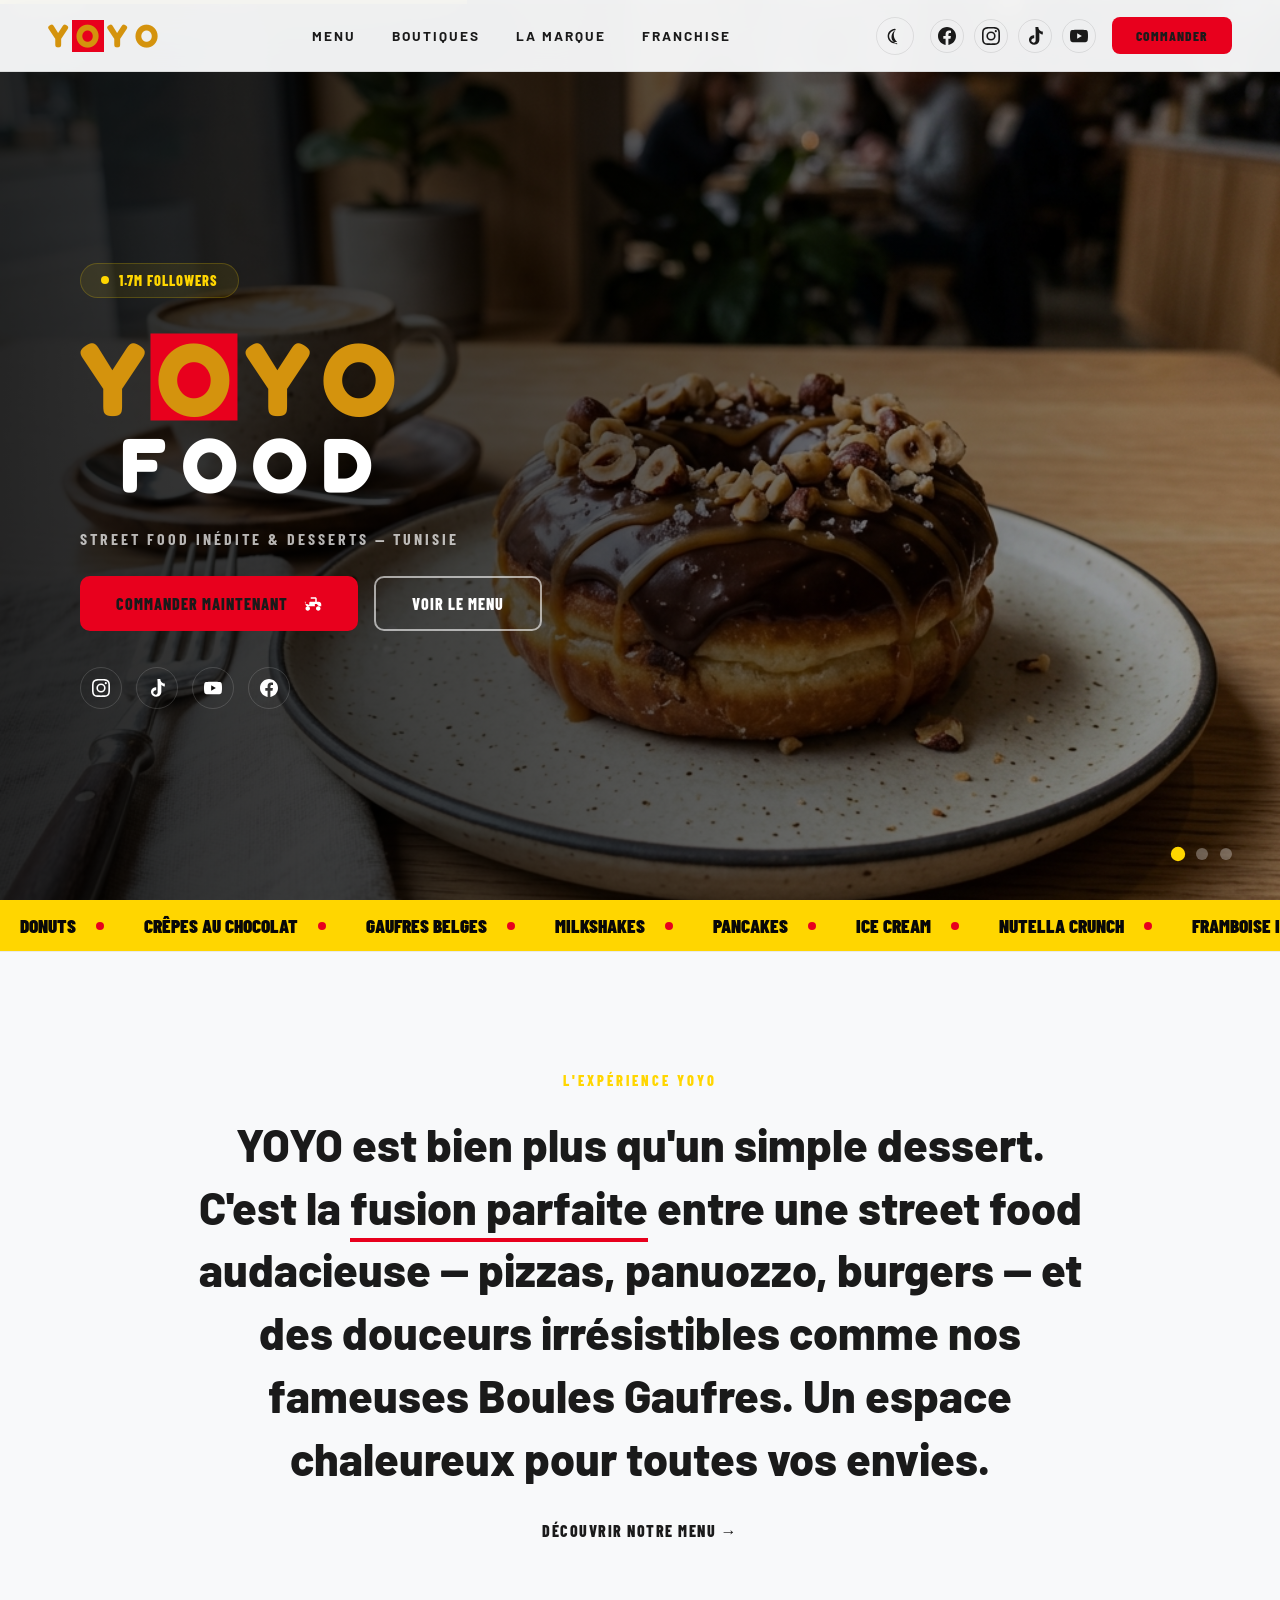
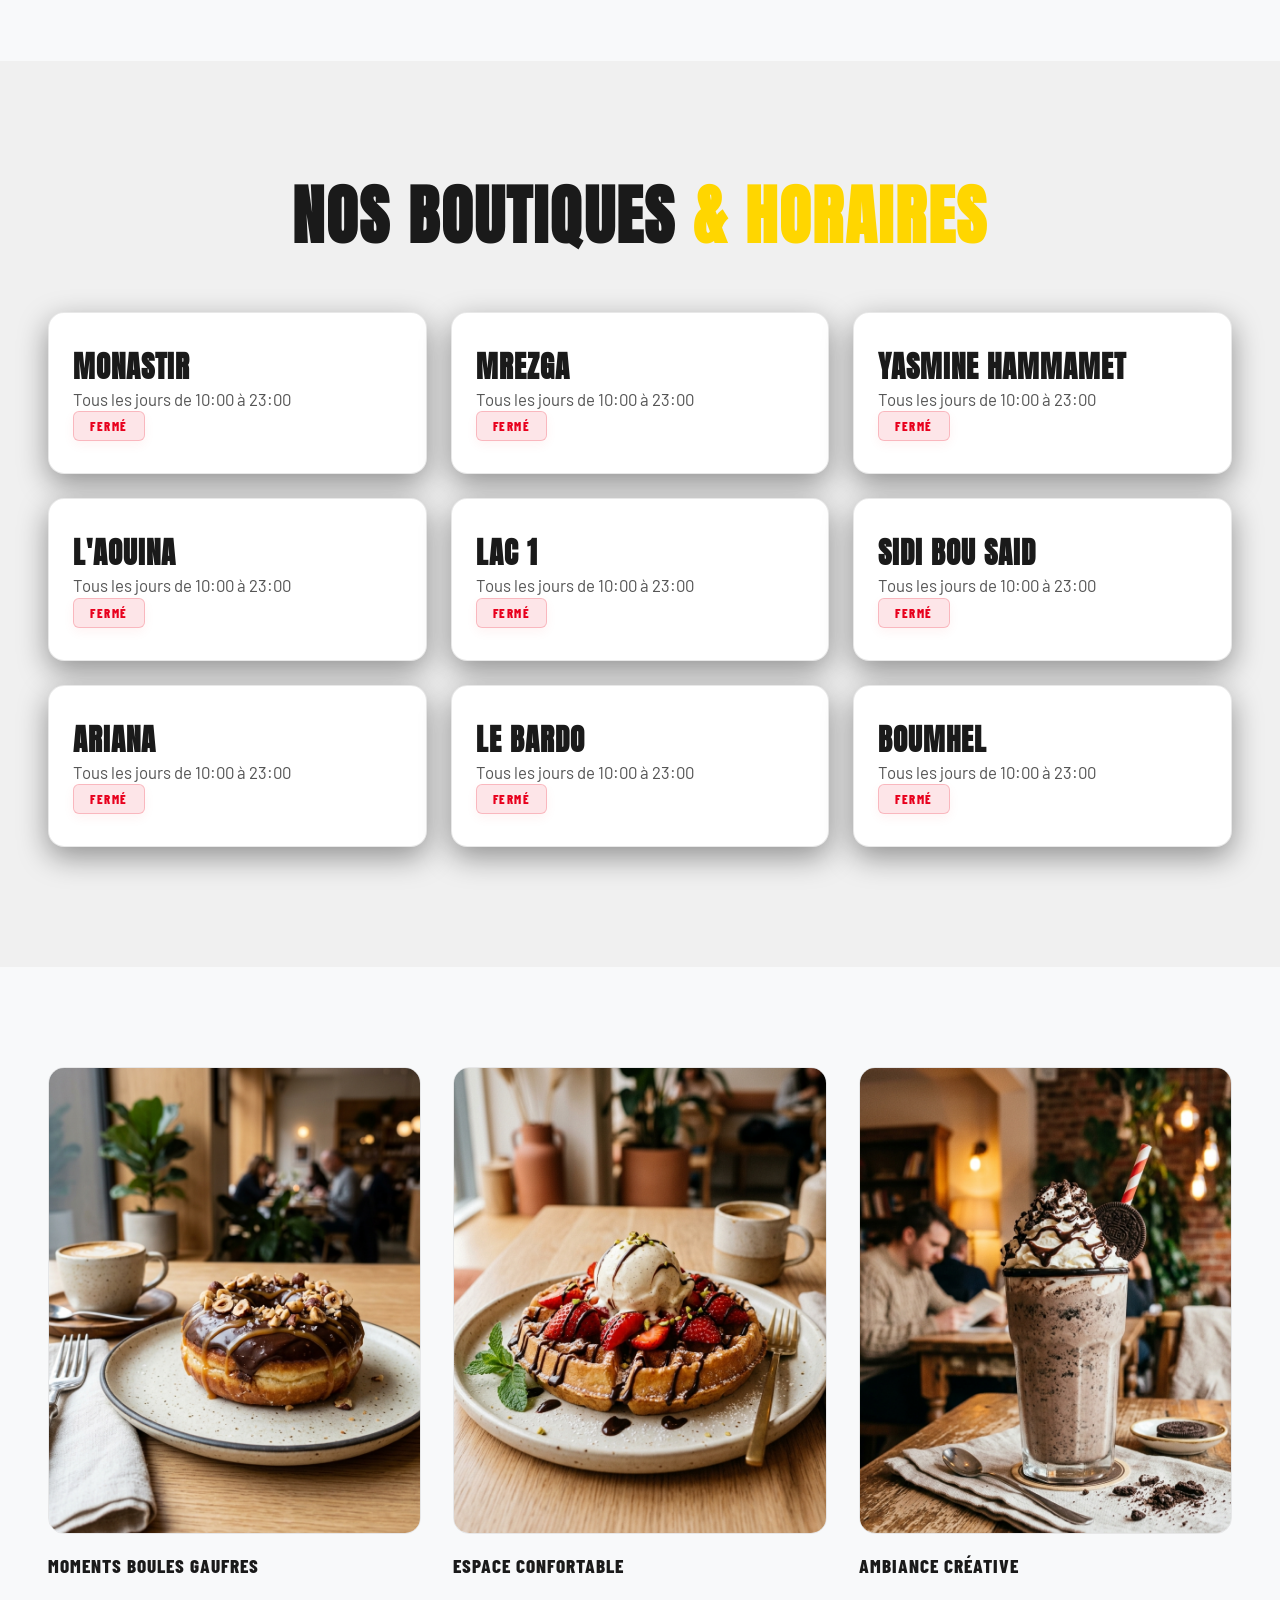
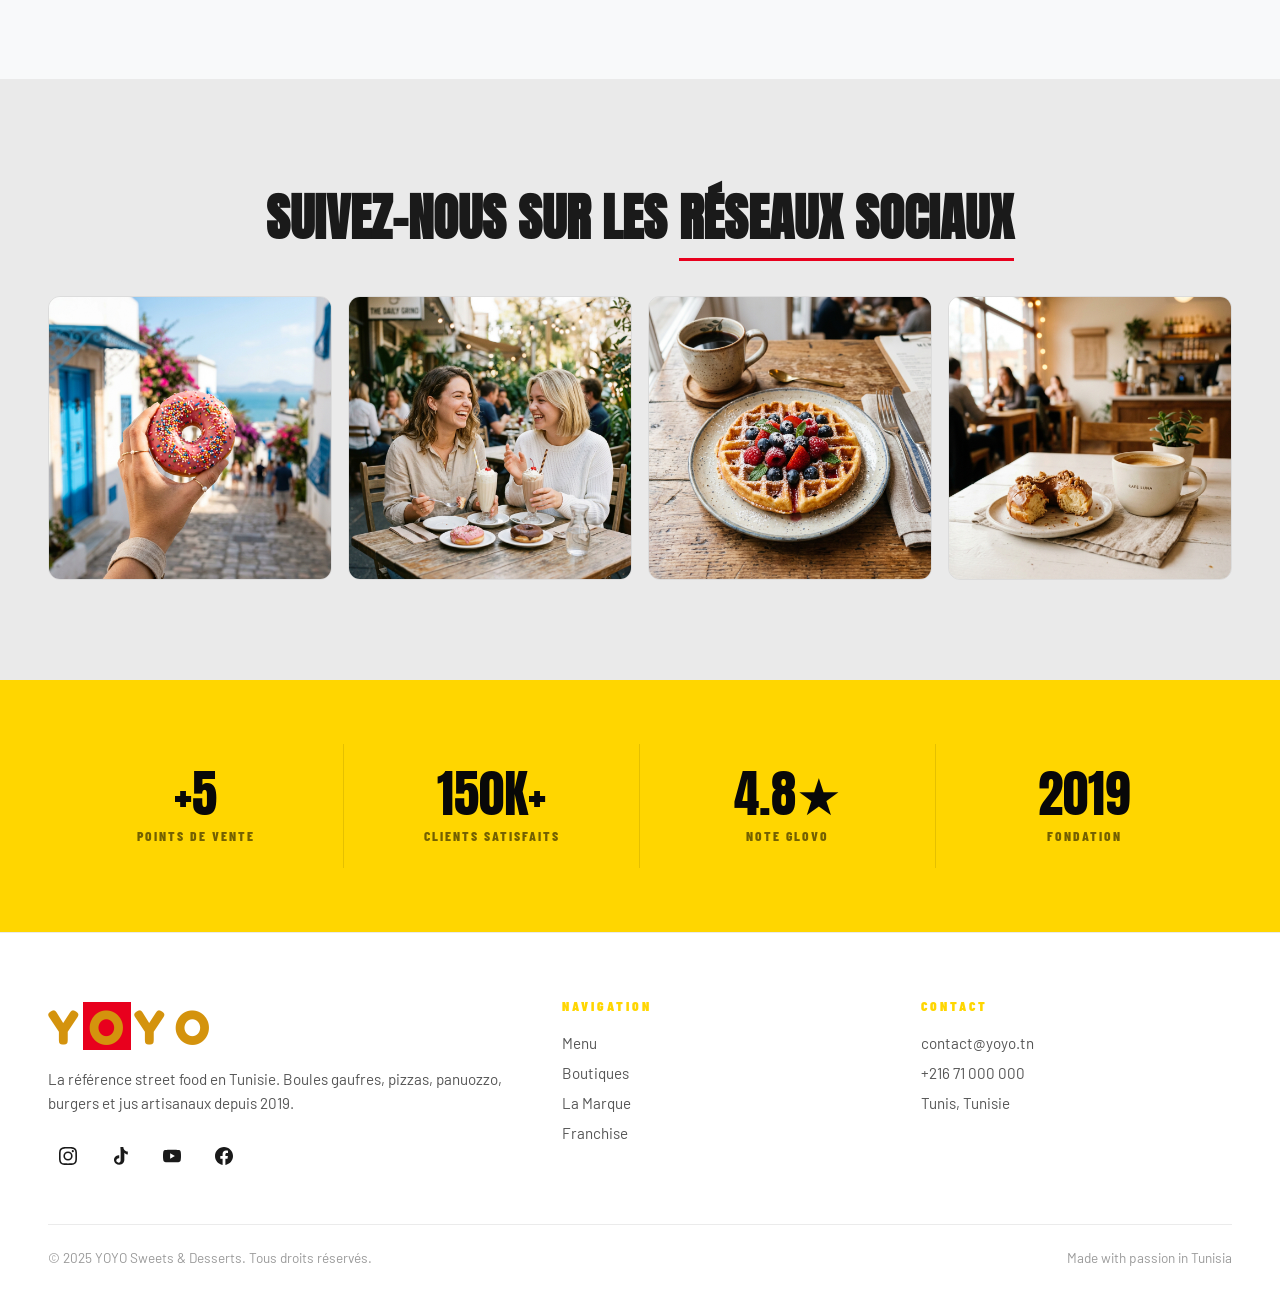
==== commit 69733b65: "Add files via upload" ====
--- a/index.html
+++ b/index.html
@@ -3,8 +3,8 @@
 <head>
   <meta charset="UTF-8" />
   <meta name="viewport" content="width=device-width, initial-scale=1.0" />
-  <title>YOYO — Sweets & Desserts | Donuts, Crêpes, Gaufres en Tunisie</title>
-  <meta name="description" content="YOYO, la chaîne tunisienne de desserts et street food sucrée. Donuts, crêpes au chocolat, gaufres belges, milkshakes artisanaux. Découvrez nos points de vente et devenez franchisé." />
+  <title>YOYO — Street Food & Desserts | Boules Gaufres, Pizza, Burgers en Tunisie</title>
+  <meta name="description" content="YOYO, la chaîne tunisienne de street food et desserts. Boules gaufres, pizzas, panuozzo, burgers, crèmes et jus artisanaux. Découvrez nos points de vente et devenez franchisé." />
 
   <!-- Google Fonts -->
   <link rel="preconnect" href="https://fonts.googleapis.com" />
@@ -105,7 +105,7 @@
         <span class="hero__title-line1">Y<span class="logo-o">O</span>YO</span>
         <span class="hero__title-line2">FOOD</span>
       </h1>
-      <p class="hero__subtitle">Desserts & Street Food Sucrée — Tunisie</p>
+      <p class="hero__subtitle">Street Food Inédite & Desserts — Tunisie</p>
       <div class="hero__buttons">
         <button class="btn-primary" id="hero-cta-commander">
           Commander maintenant
@@ -152,11 +152,12 @@
     <div class="manifesto__container">
       <p class="manifesto__tagline reveal-left">L'expérience YOYO</p>
       <h2 class="manifesto__title reveal-right">
-        YOYO est bien plus qu'un simple endroit où manger un dessert.
-        C'est un <span>espace chaleureux et créatif</span> où les idées se rencontrent,
-        où naissent les projets et où les conversations prennent vie.
+        YOYO est bien plus qu'un simple dessert.
+        C'est la <span>fusion parfaite</span> entre une street food audacieuse
+        — pizzas, panuozzo, burgers — et des douceurs irrésistibles
+        comme nos fameuses Boules Gaufres. Un espace chaleureux pour toutes vos envies.
       </h2>
-      <a href="menu.html" class="manifesto__link reveal-zoom">Découvrir nos créations →</a>
+      <a href="menu.html" class="manifesto__link reveal-zoom">Découvrir notre menu →</a>
     </div>
   </section>
 
@@ -168,40 +169,68 @@
       <h2 class="yoyo-hours__title">Nos Boutiques <span>& Horaires</span></h2>
     </div>
     <div class="yoyo-hours__grid reveal-stagger">
-      <!-- Card 1: La Marsa -->
-      <div class="yoyo-hours__card reveal">
-        <h3 class="yoyo-hours__name">La Marsa</h3>
-        <p class="yoyo-hours__time">Tous les jours de 06:00 à 22:00</p>
-        <span class="yoyo-hours__status-badge yoyo-hours__status-badge--open" data-open="06:00" data-close="22:00">Ouvert</span>
-      </div>
-
-      <!-- Card 2: Lac 1 -->
-      <div class="yoyo-hours__card reveal">
+      <!-- Card 1: Monastir -->
+      <a href="boutiques.html?store=0" class="yoyo-hours__card reveal" style="text-decoration: none; color: inherit; display: block;">
+        <h3 class="yoyo-hours__name">Monastir</h3>
+        <p class="yoyo-hours__time">Tous les jours de 10:00 à 23:00</p>
+        <span class="yoyo-hours__status-badge yoyo-hours__status-badge--open" data-open="10:00" data-close="23:00">Ouvert</span>
+      </a>
+
+      <!-- Card 2: Mrezga -->
+      <a href="boutiques.html?store=1" class="yoyo-hours__card reveal" style="text-decoration: none; color: inherit; display: block;">
+        <h3 class="yoyo-hours__name">Mrezga</h3>
+        <p class="yoyo-hours__time">Tous les jours de 10:00 à 23:00</p>
+        <span class="yoyo-hours__status-badge yoyo-hours__status-badge--open" data-open="10:00" data-close="23:00">Ouvert</span>
+      </a>
+
+      <!-- Card 3: Yasmine Hammamet -->
+      <a href="boutiques.html?store=2" class="yoyo-hours__card reveal" style="text-decoration: none; color: inherit; display: block;">
+        <h3 class="yoyo-hours__name">Yasmine Hammamet</h3>
+        <p class="yoyo-hours__time">Tous les jours de 10:00 à 23:00</p>
+        <span class="yoyo-hours__status-badge yoyo-hours__status-badge--open" data-open="10:00" data-close="23:00">Ouvert</span>
+      </a>
+
+      <!-- Card 4: L'Aouina -->
+      <a href="boutiques.html?store=3" class="yoyo-hours__card reveal" style="text-decoration: none; color: inherit; display: block;">
+        <h3 class="yoyo-hours__name">L'Aouina</h3>
+        <p class="yoyo-hours__time">Tous les jours de 10:00 à 23:00</p>
+        <span class="yoyo-hours__status-badge yoyo-hours__status-badge--open" data-open="10:00" data-close="23:00">Ouvert</span>
+      </a>
+
+      <!-- Card 5: Lac 1 -->
+      <a href="boutiques.html?store=4" class="yoyo-hours__card reveal" style="text-decoration: none; color: inherit; display: block;">
         <h3 class="yoyo-hours__name">Lac 1</h3>
-        <p class="yoyo-hours__time">Tous les jours de 06:00 à 22:00</p>
-        <span class="yoyo-hours__status-badge yoyo-hours__status-badge--open" data-open="06:00" data-close="22:00">Ouvert</span>
-      </div>
-
-      <!-- Card 3: Menzah 6 -->
-      <div class="yoyo-hours__card reveal">
-        <h3 class="yoyo-hours__name">Menzah 6</h3>
-        <p class="yoyo-hours__time">Tous les jours de 10:00 à 23:30</p>
-        <span class="yoyo-hours__status-badge yoyo-hours__status-badge--open" data-open="10:00" data-close="23:30">Ouvert</span>
-      </div>
-
-      <!-- Card 4: Le Bardo -->
-      <div class="yoyo-hours__card reveal">
+        <p class="yoyo-hours__time">Tous les jours de 10:00 à 23:00</p>
+        <span class="yoyo-hours__status-badge yoyo-hours__status-badge--open" data-open="10:00" data-close="23:00">Ouvert</span>
+      </a>
+
+      <!-- Card 6: Sidi Bou Said -->
+      <a href="boutiques.html?store=5" class="yoyo-hours__card reveal" style="text-decoration: none; color: inherit; display: block;">
+        <h3 class="yoyo-hours__name">Sidi Bou Said</h3>
+        <p class="yoyo-hours__time">Tous les jours de 10:00 à 23:00</p>
+        <span class="yoyo-hours__status-badge yoyo-hours__status-badge--open" data-open="10:00" data-close="23:00">Ouvert</span>
+      </a>
+
+      <!-- Card 7: Ariana -->
+      <a href="boutiques.html?store=6" class="yoyo-hours__card reveal" style="text-decoration: none; color: inherit; display: block;">
+        <h3 class="yoyo-hours__name">Ariana</h3>
+        <p class="yoyo-hours__time">Tous les jours de 10:00 à 23:00</p>
+        <span class="yoyo-hours__status-badge yoyo-hours__status-badge--open" data-open="10:00" data-close="23:00">Ouvert</span>
+      </a>
+
+      <!-- Card 8: Le Bardo -->
+      <a href="boutiques.html?store=7" class="yoyo-hours__card reveal" style="text-decoration: none; color: inherit; display: block;">
         <h3 class="yoyo-hours__name">Le Bardo</h3>
-        <p class="yoyo-hours__time">Tous les jours de 09:00 à 22:30</p>
-        <span class="yoyo-hours__status-badge yoyo-hours__status-badge--open" data-open="09:00" data-close="22:30">Ouvert</span>
-      </div>
-
-      <!-- Card 5: Monastir -->
-      <div class="yoyo-hours__card reveal">
-        <h3 class="yoyo-hours__name">Monastir</h3>
-        <p class="yoyo-hours__time">Tous les jours de 10:00 à 23:00</p>
-        <span class="yoyo-hours__status-badge yoyo-hours__status-badge--open" data-open="10:00" data-close="23:00">Ouvert</span>
-      </div>
+        <p class="yoyo-hours__time">Tous les jours de 10:00 à 23:00</p>
+        <span class="yoyo-hours__status-badge yoyo-hours__status-badge--open" data-open="10:00" data-close="23:00">Ouvert</span>
+      </a>
+
+      <!-- Card 9: Boumhel -->
+      <a href="boutiques.html?store=8" class="yoyo-hours__card reveal" style="text-decoration: none; color: inherit; display: block;">
+        <h3 class="yoyo-hours__name">Boumhel</h3>
+        <p class="yoyo-hours__time">Tous les jours de 10:00 à 23:00</p>
+        <span class="yoyo-hours__status-badge yoyo-hours__status-badge--open" data-open="10:00" data-close="23:00">Ouvert</span>
+      </a>
     </div>
   </section>
 
@@ -212,9 +241,9 @@
     <div class="moments-section__grid reveal-stagger">
       <div class="moment-card reveal">
         <div class="moment-card__image-wrapper">
-          <img src="images/hero_donut.png" alt="Moments donuts" class="moment-card__image" />
+          <img src="images/hero_donut.png" alt="Moments Boules Gaufres" class="moment-card__image" />
         </div>
-        <h3 class="moment-card__title">Moments donuts</h3>
+        <h3 class="moment-card__title">Moments Boules Gaufres</h3>
       </div>
       <div class="moment-card reveal">
         <div class="moment-card__image-wrapper">
@@ -309,8 +338,8 @@
       <div>
         <div class="footer__logo">Y<span class="logo-o">O</span>YO</div>
         <p class="footer__tagline">
-          La référence street food sucrée en Tunisie. Donuts, crêpes, 
-          gaufres et milkshakes artisanaux depuis 2019.
+          La référence street food en Tunisie. Boules gaufres, pizzas, 
+          panuozzo, burgers et jus artisanaux depuis 2019.
         </p>
         <div class="footer__socials">
           <a href="https://www.instagram.com/yo_yo_food?utm_source=ig_web_button_share_sheet&igsh=ZDNlZDc0MzIxNw==" target="_blank" class="footer__social" aria-label="Instagram">
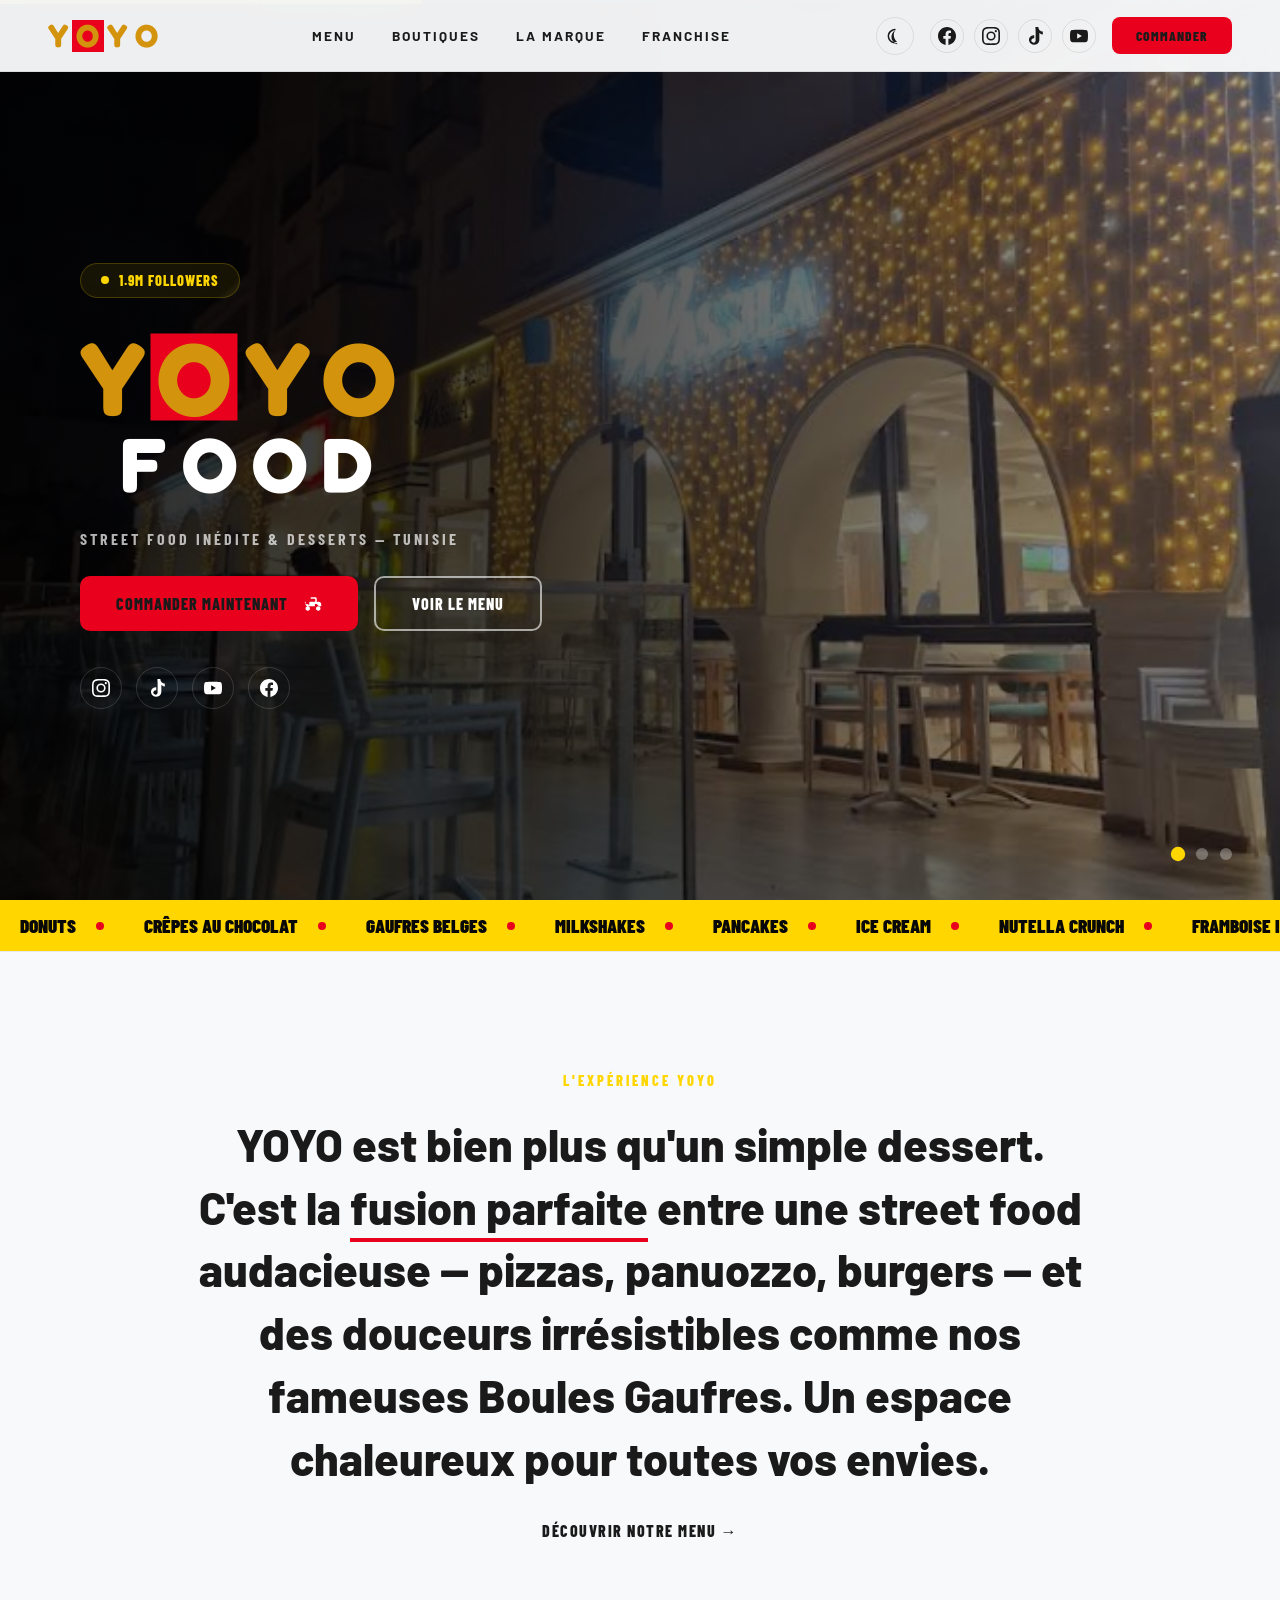
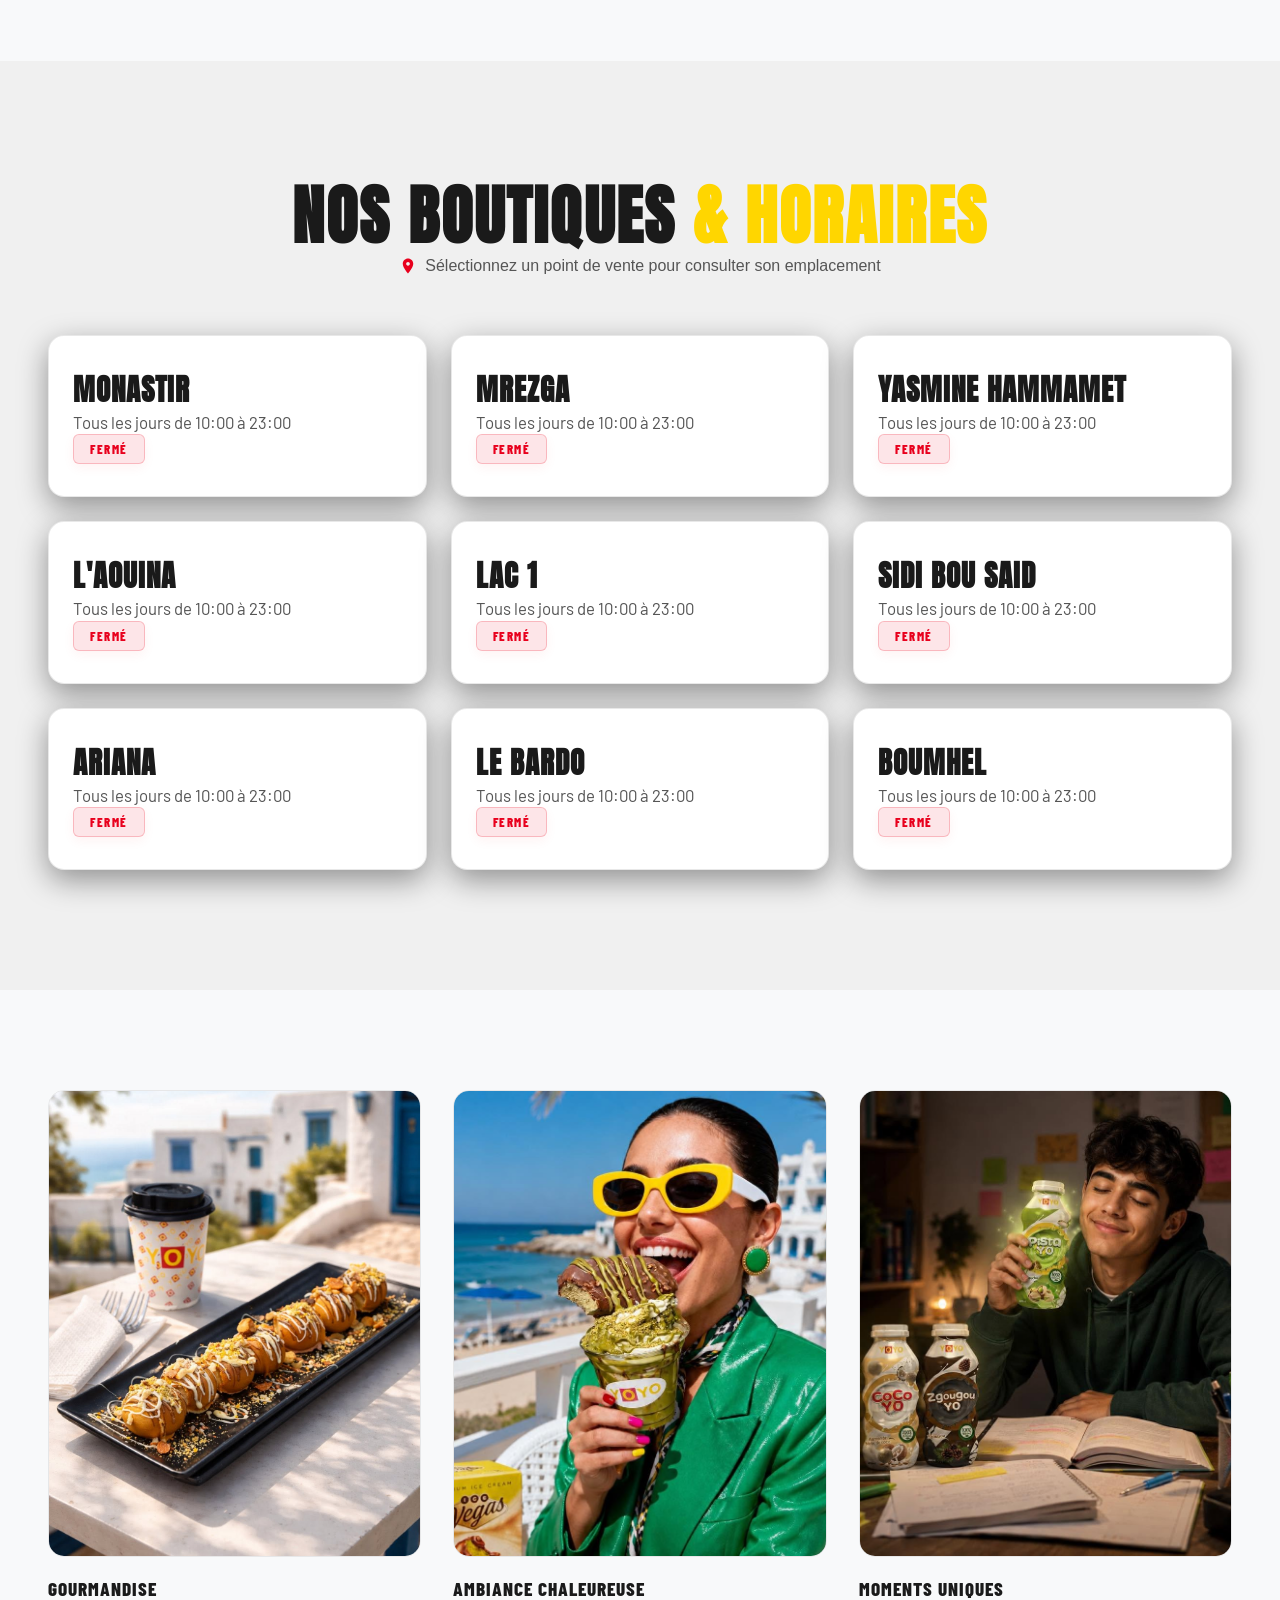
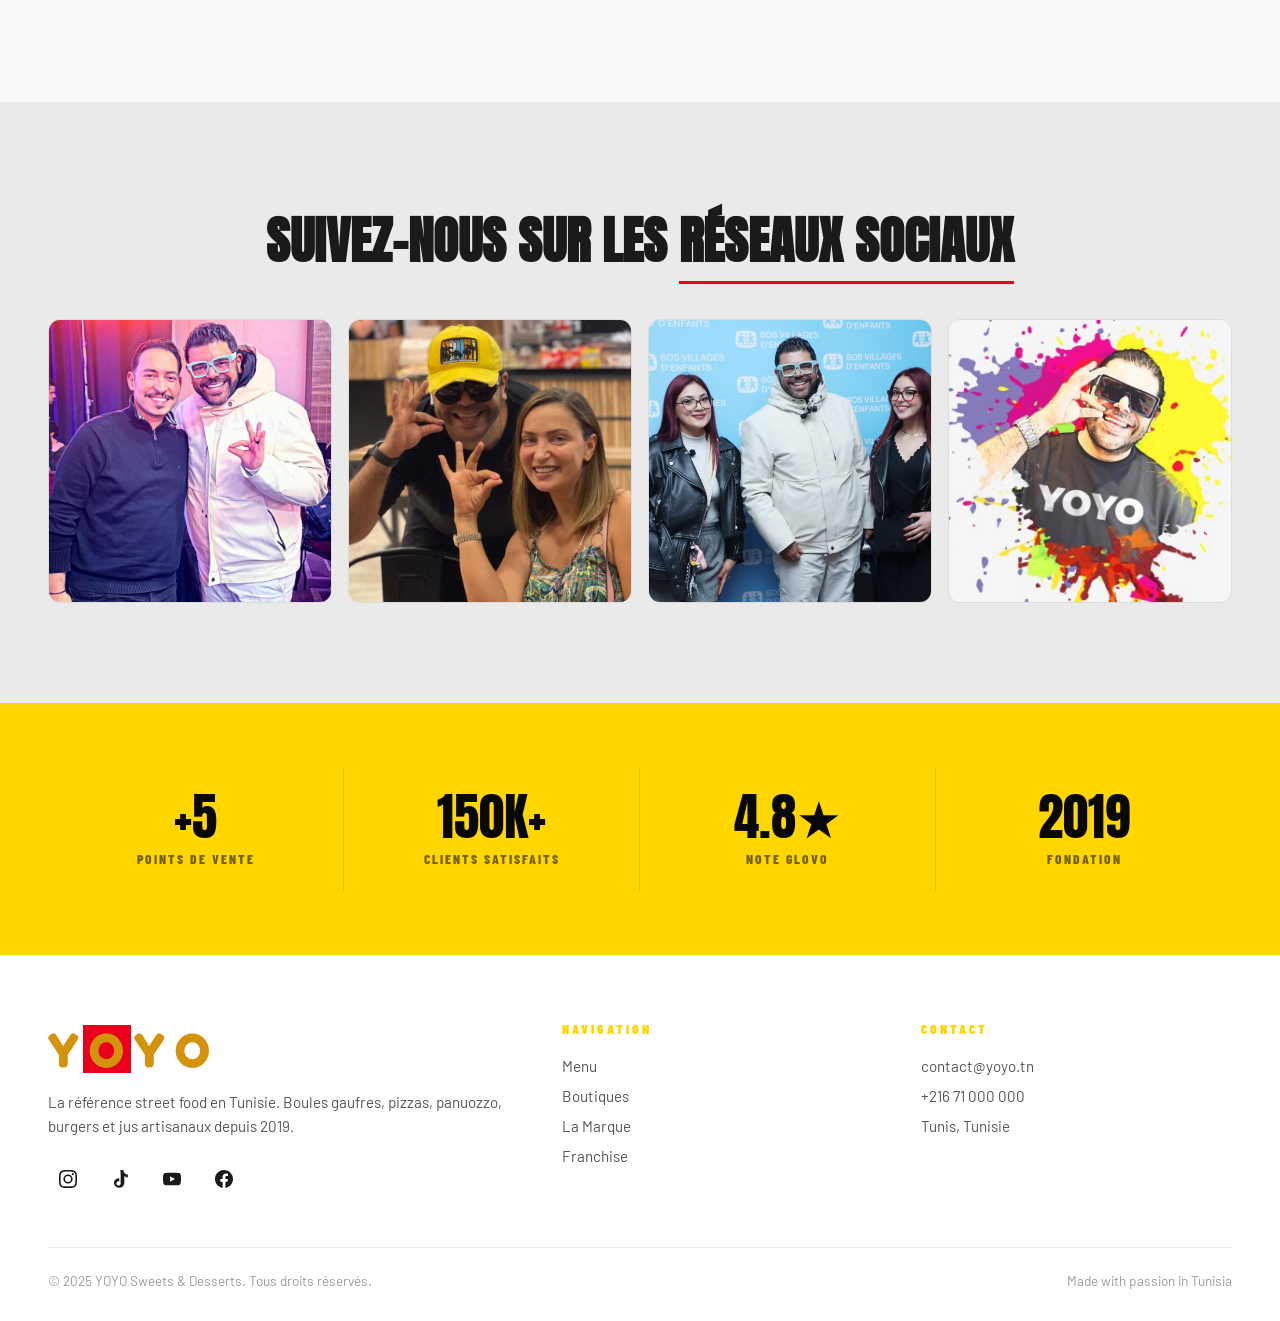
==== commit 0f251b16: "Add files via upload" ====
--- a/index.html
+++ b/index.html
@@ -86,9 +86,9 @@
   <section class="hero" id="hero">
     <!-- Slider Background -->
     <div class="hero__slider">
-      <div class="hero__slide active" style="background-image: url('images/hero_donut.png');"></div>
-      <div class="hero__slide" style="background-image: url('images/hours_store.png');"></div>
-      <div class="hero__slide" style="background-image: url('images/lifestyle_waffle.png');"></div>
+      <div class="hero__slide active" style="background-image: url('images/boutiques/monastir.png');"></div>
+      <div class="hero__slide" style="background-image: url('images/boutiques/lac1.png');"></div>
+      <div class="hero__slide" style="background-image: url('images/image.png');"></div>
       <div class="hero__overlay"></div>
     </div>
     <!-- Top Progress Bar -->
@@ -99,7 +99,7 @@
     <div class="hero__content">
       <div class="hero__badge">
         <span class="hero__badge-dot"></span>
-        <span class="hero__badge-text" id="follower-counter">1.7M Followers</span>
+        <span class="hero__badge-text" id="follower-counter">1.9M Followers</span>
       </div>
       <h1 class="hero__title">
         <span class="hero__title-line1">Y<span class="logo-o">O</span>YO</span>
@@ -167,6 +167,10 @@
   <section class="yoyo-hours">
     <div class="yoyo-hours__title-wrapper reveal">
       <h2 class="yoyo-hours__title">Nos Boutiques <span>& Horaires</span></h2>
+      <p style="text-align: center; color: var(--gray); font-size: 1rem; margin-top: 5px; margin-bottom: 40px; display: flex; align-items: center; justify-content: center; gap: 8px; font-weight: 500;">
+        <svg viewBox="0 0 24 24" width="18" height="18" style="fill: var(--red);"><path d="M12 2C8.13 2 5 5.13 5 9c0 5.25 7 13 7 13s7-7.75 7-13c0-3.87-3.13-7-7-7zm0 9.5c-1.38 0-2.5-1.12-2.5-2.5s1.12-2.5 2.5-2.5 2.5 1.12 2.5 2.5-1.12 2.5-2.5 2.5z"/></svg>
+        Sélectionnez un point de vente pour consulter son emplacement
+      </p>
     </div>
     <div class="yoyo-hours__grid reveal-stagger">
       <!-- Card 1: Monastir -->
@@ -241,21 +245,21 @@
     <div class="moments-section__grid reveal-stagger">
       <div class="moment-card reveal">
         <div class="moment-card__image-wrapper">
-          <img src="images/hero_donut.png" alt="Moments Boules Gaufres" class="moment-card__image" />
+          <img src="images/products/image2.png" alt="Moments Boules Gaufres" class="moment-card__image" />
         </div>
-        <h3 class="moment-card__title">Moments Boules Gaufres</h3>
+        <h3 class="moment-card__title">Gourmandise</h3>
       </div>
       <div class="moment-card reveal">
         <div class="moment-card__image-wrapper">
-          <img src="images/lifestyle_waffle.png" alt="Espace confortable" class="moment-card__image" />
+          <img src="images/products/image3.png" alt="Espace confortable" class="moment-card__image" />
         </div>
-        <h3 class="moment-card__title">Espace confortable</h3>
+        <h3 class="moment-card__title">Ambiance Chaleureuse</h3>
       </div>
       <div class="moment-card reveal">
         <div class="moment-card__image-wrapper">
-          <img src="images/lifestyle_shake.png" alt="Ambiance créative" class="moment-card__image" />
+          <img src="images/products/image4.png" alt="Ambiance créative" class="moment-card__image" />
         </div>
-        <h3 class="moment-card__title">Ambiance créative</h3>
+        <h3 class="moment-card__title">Moments Uniques</h3>
       </div>
     </div>
   </section>
@@ -272,7 +276,7 @@
         
         <!-- Instagram -->
         <a href="https://www.instagram.com/yo_yo_food" target="_blank" class="instagram-card reveal" data-social="instagram" aria-label="Instagram">
-          <img src="images/social_instagram.png" alt="YOYO sur Instagram" class="instagram-card__image" onerror="this.src='images/insta_1.png'" />
+          <img src="images/social1.png" alt="YOYO sur Instagram" class="instagram-card__image" onerror="this.src='images/insta_1.png'" />
           <div class="instagram-card__overlay">
             <svg class="instagram-card__icon" viewBox="0 0 24 24"><path fill="currentColor" d="M12 2.163c3.204 0 3.584.012 4.85.07 3.252.148 4.771 1.691 4.919 4.919.058 1.265.069 1.645.069 4.849 0 3.205-.012 3.584-.069 4.849-.149 3.225-1.664 4.771-4.919 4.919-1.266.058-1.644.07-4.85.07-3.204 0-3.584-.012-4.849-.07-3.26-.149-4.771-1.699-4.919-4.92-.058-1.265-.07-1.644-.07-4.849 0-3.204.013-3.583.07-4.849.149-3.227 1.664-4.771 4.919-4.919 1.266-.057 1.645-.069 4.849-.069zM12 0C8.741 0 8.333.014 7.053.072 2.695.272.273 2.69.073 7.051.014 8.333 0 8.741 0 12c0 3.259.014 3.668.072 4.948.2 4.358 2.618 6.78 6.98 6.98 1.281.058 1.689.072 4.948.072 3.259 0 3.668-.014 4.948-.072 4.354-.2 6.782-2.618 6.979-6.98.059-1.28.073-1.689.073-4.948 0-3.259-.014-3.667-.072-4.947-.196-4.354-2.617-6.78-6.979-6.98C15.668.014 15.259 0 12 0zm0 5.838a6.162 6.162 0 1 0 0 12.324 6.162 6.162 0 0 0 0-12.324zM12 16a4 4 0 1 1 0-8 4 4 0 0 1 0 8zm6.406-11.845a1.44 1.44 0 1 0 0 2.881 1.44 1.44 0 0 0 0-2.881z"/></svg>
           </div>
@@ -280,7 +284,7 @@
 
         <!-- Facebook -->
         <a href="https://www.facebook.com/yoyochocoland" target="_blank" class="instagram-card reveal" data-social="facebook" aria-label="Facebook">
-          <img src="images/social_facebook.png" alt="YOYO sur Facebook" class="instagram-card__image" onerror="this.src='images/insta_2.png'" />
+          <img src="images/social2.png" alt="YOYO sur Facebook" class="instagram-card__image" onerror="this.src='images/insta_2.png'" />
           <div class="instagram-card__overlay">
             <svg class="instagram-card__icon" viewBox="0 0 24 24"><path fill="currentColor" d="M24 12.073c0-6.627-5.373-12-12-12s-12 5.373-12 12c0 5.99 4.388 10.954 10.125 11.854v-8.385H7.078v-3.47h3.047V9.43c0-3.007 1.792-4.669 4.533-4.669 1.312 0 2.686.235 2.686.235v2.953H15.83c-1.491 0-1.956.925-1.956 1.874v2.25h3.328l-.532 3.47h-2.796v8.385C19.612 23.027 24 18.062 24 12.073z"/></svg>
           </div>
@@ -288,7 +292,7 @@
 
         <!-- TikTok -->
         <a href="https://www.tiktok.com/@yoyo_food1" target="_blank" class="instagram-card reveal" data-social="tiktok" aria-label="TikTok">
-          <img src="images/social_tiktok.png" alt="YOYO sur TikTok" class="instagram-card__image" onerror="this.src='images/insta_3.png'" />
+          <img src="images/social3.png" alt="YOYO sur TikTok" class="instagram-card__image" onerror="this.src='images/insta_3.png'" />
           <div class="instagram-card__overlay">
              <svg class="instagram-card__icon" viewBox="0 0 24 24"><path fill="currentColor" d="M12.525.02c1.31-.02 2.61-.01 3.91-.02.08 1.53.63 3.09 1.75 4.17 1.12 1.11 2.7 1.62 4.24 1.79v4.03c-1.44-.17-2.86-.74-3.94-1.74-.22-.2-.43-.43-.64-.67-.07 3.26-.03 6.52-.05 9.78-.12 2.45-1.37 4.79-3.64 5.74-2.54 1.11-5.71.74-7.85-.98-2.15-1.72-2.93-4.83-1.84-7.39 1-2.42 3.62-4.04 6.26-3.86.08.01.16.02.24.04v4.08c-1.22-.17-2.52.28-3.28 1.25-.8 1.02-.79 2.58.02 3.59.85 1.04 2.39 1.4 3.57.86.99-.45 1.56-1.51 1.56-2.59.02-4.08.01-8.16.01-12.24-.01-.08-.02-.16-.02-.24z"/></svg>
           </div>
@@ -296,7 +300,7 @@
 
         <!-- YouTube -->
         <a href="https://www.youtube.com/@yoyofood95" target="_blank" class="instagram-card reveal" data-social="youtube" aria-label="YouTube">
-          <img src="images/social_youtube.png" alt="YOYO sur YouTube" class="instagram-card__image" onerror="this.src='images/insta_4.png'" />
+          <img src="images/social4.png" alt="YOYO sur YouTube" class="instagram-card__image" onerror="this.src='images/insta_4.png'" />
           <div class="instagram-card__overlay">
             <svg class="instagram-card__icon" viewBox="0 0 24 24"><path fill="currentColor" d="M23.498 6.163a3.003 3.003 0 0 0-2.11-2.107C19.522 3.511 12 3.511 12 3.511s-7.522 0-9.388.545a3.003 3.003 0 0 0-2.11 2.107C0 8.029 0 12 0 12s0 3.971.502 5.837a3.003 3.003 0 0 0 2.11 2.107C4.478 20.489 12 20.489 12 20.489s7.522 0 9.388-.545a3.003 3.003 0 0 0 2.11-2.107C24 15.971 24 12 24 12s0-3.971-.502-5.837zM9.545 15.568V8.432L15.818 12l-6.273 3.568z"/></svg>
           </div>
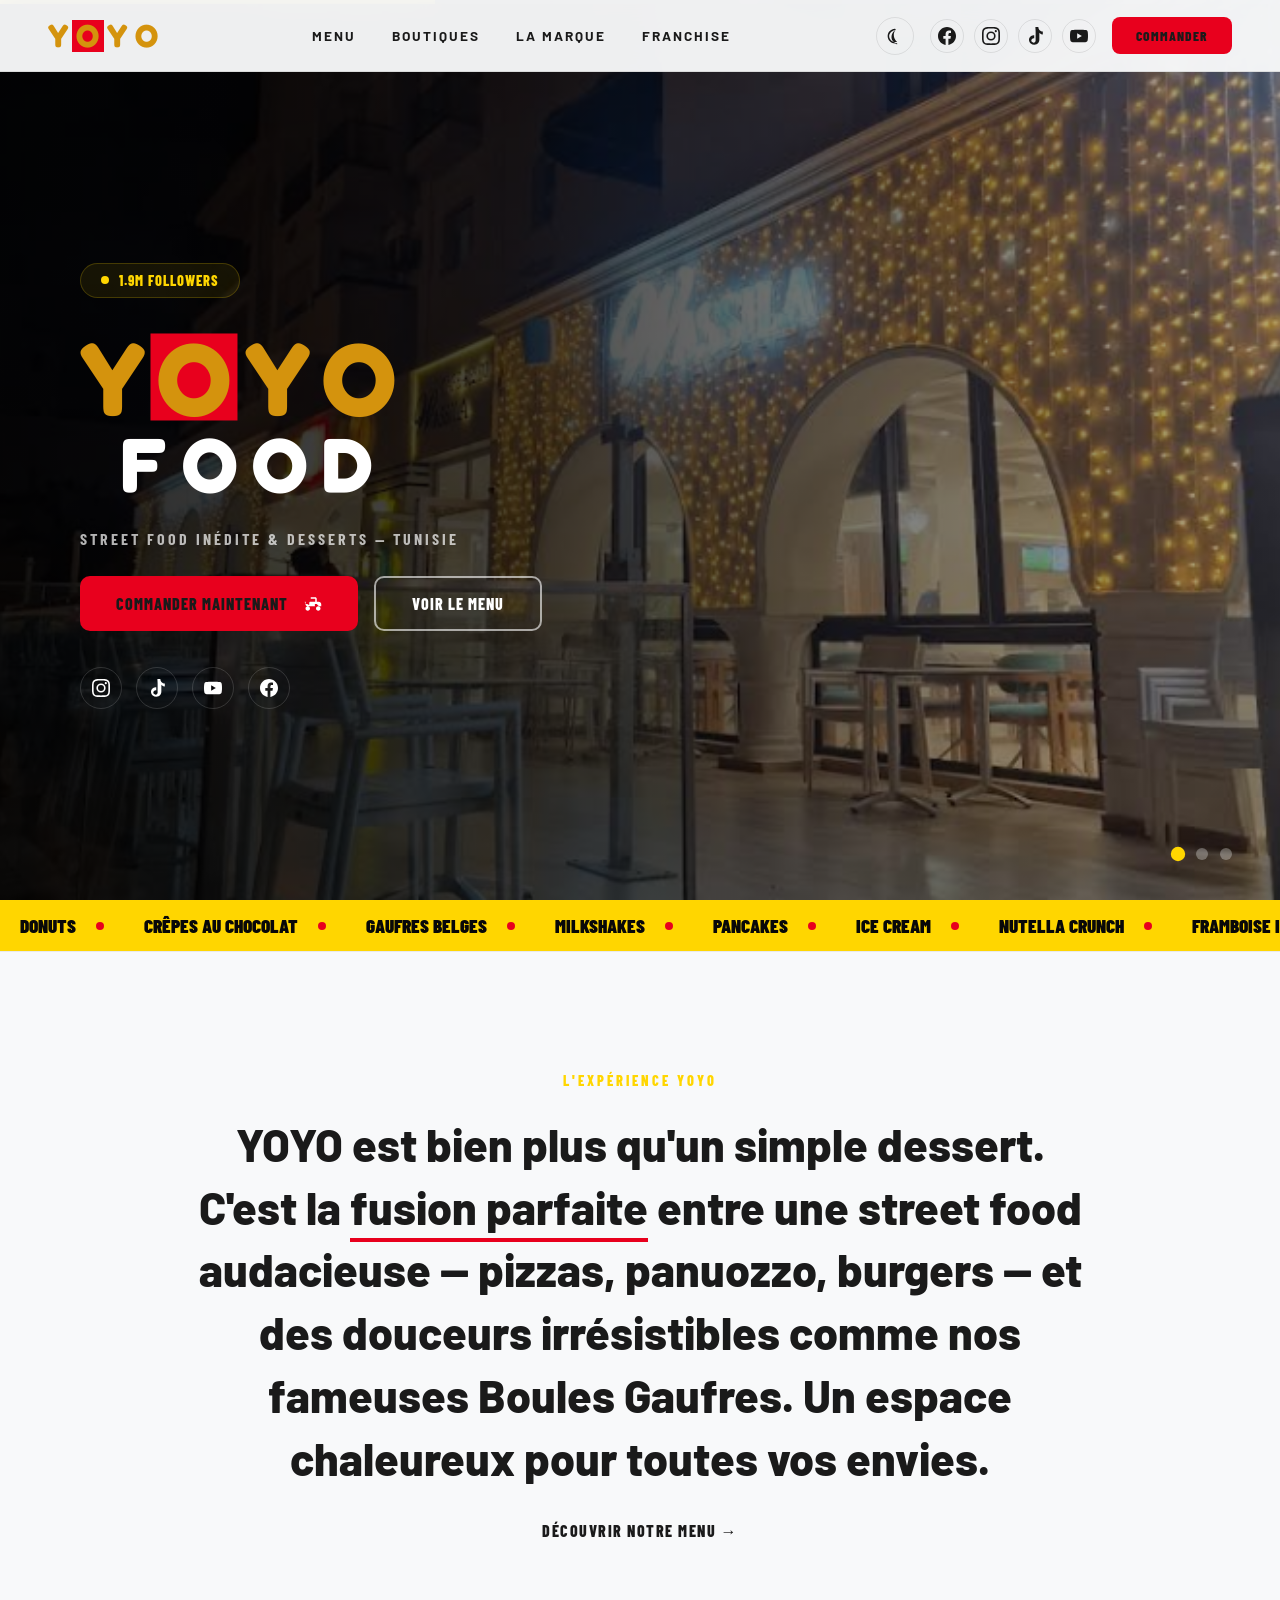
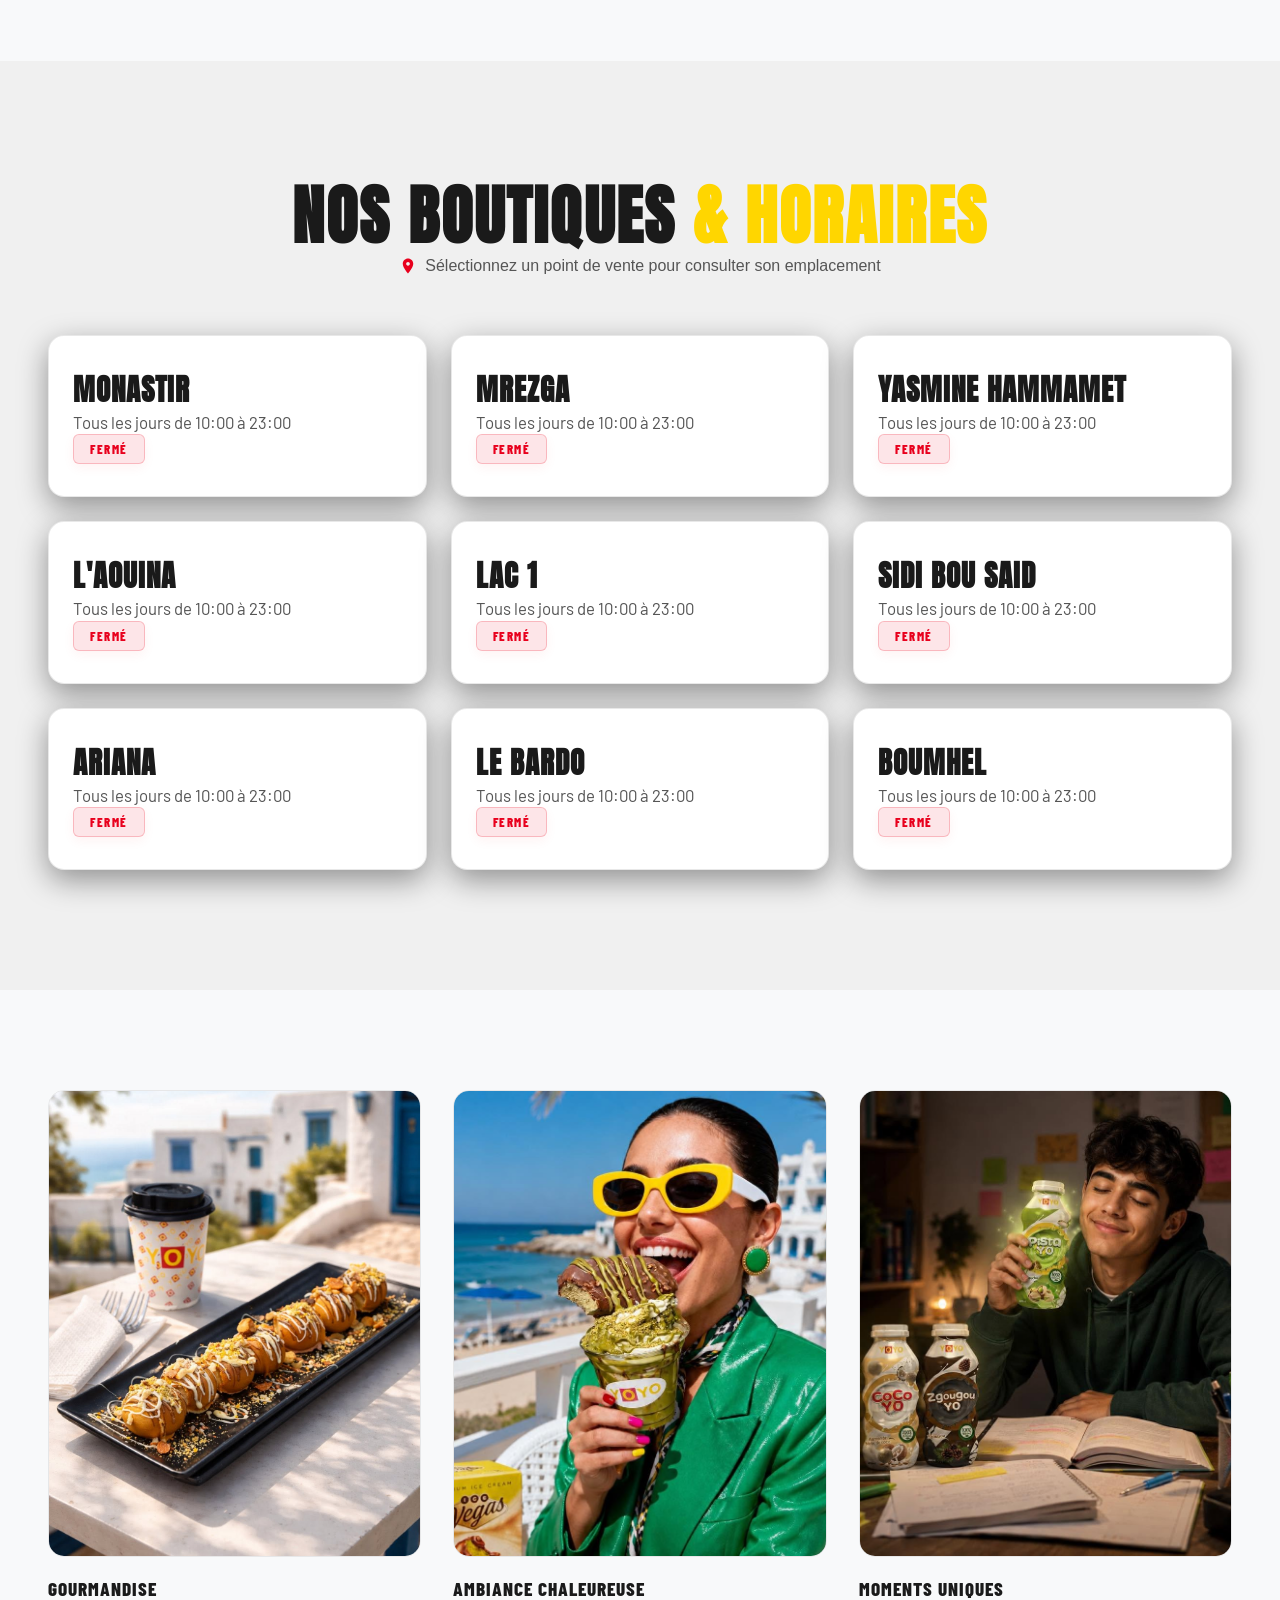
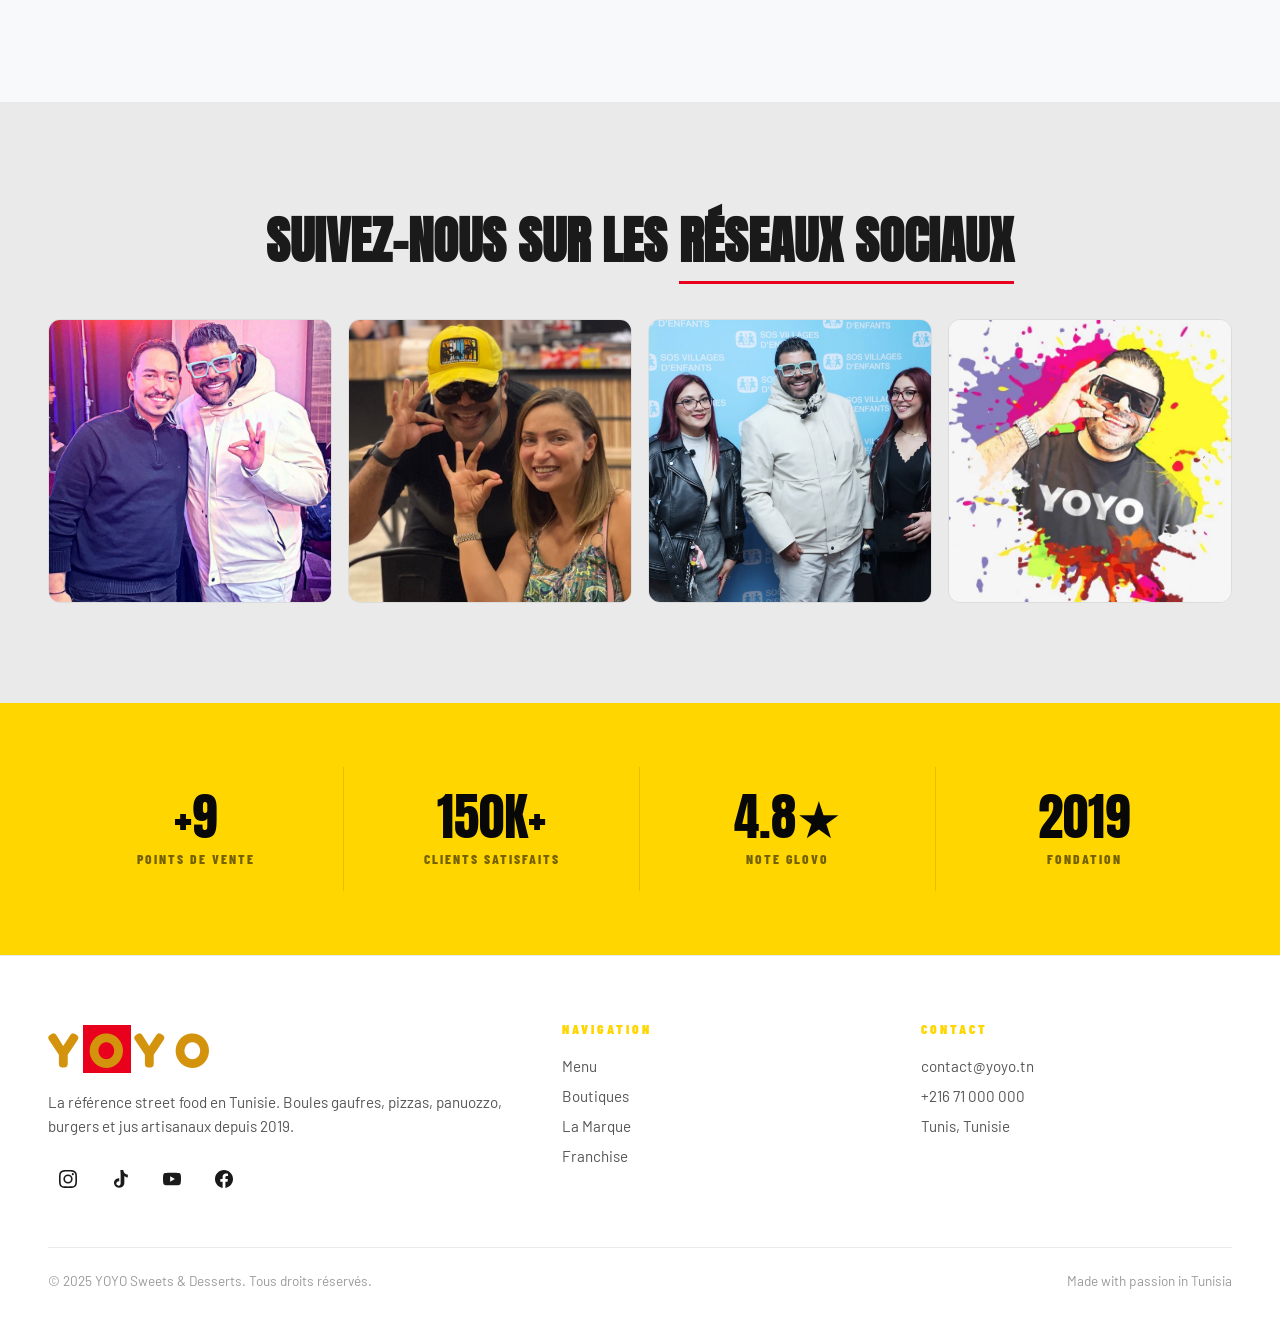
==== commit 1b56d398: "Update index.html" ====
--- a/index.html
+++ b/index.html
@@ -316,7 +316,7 @@
   <section class="stats">
     <div class="stats__grid reveal-stagger">
       <div class="stats__item reveal">
-        <div class="stats__number">+5</div>
+        <div class="stats__number">+9</div>
         <div class="stats__label">Points de vente</div>
       </div>
       <div class="stats__item reveal">
